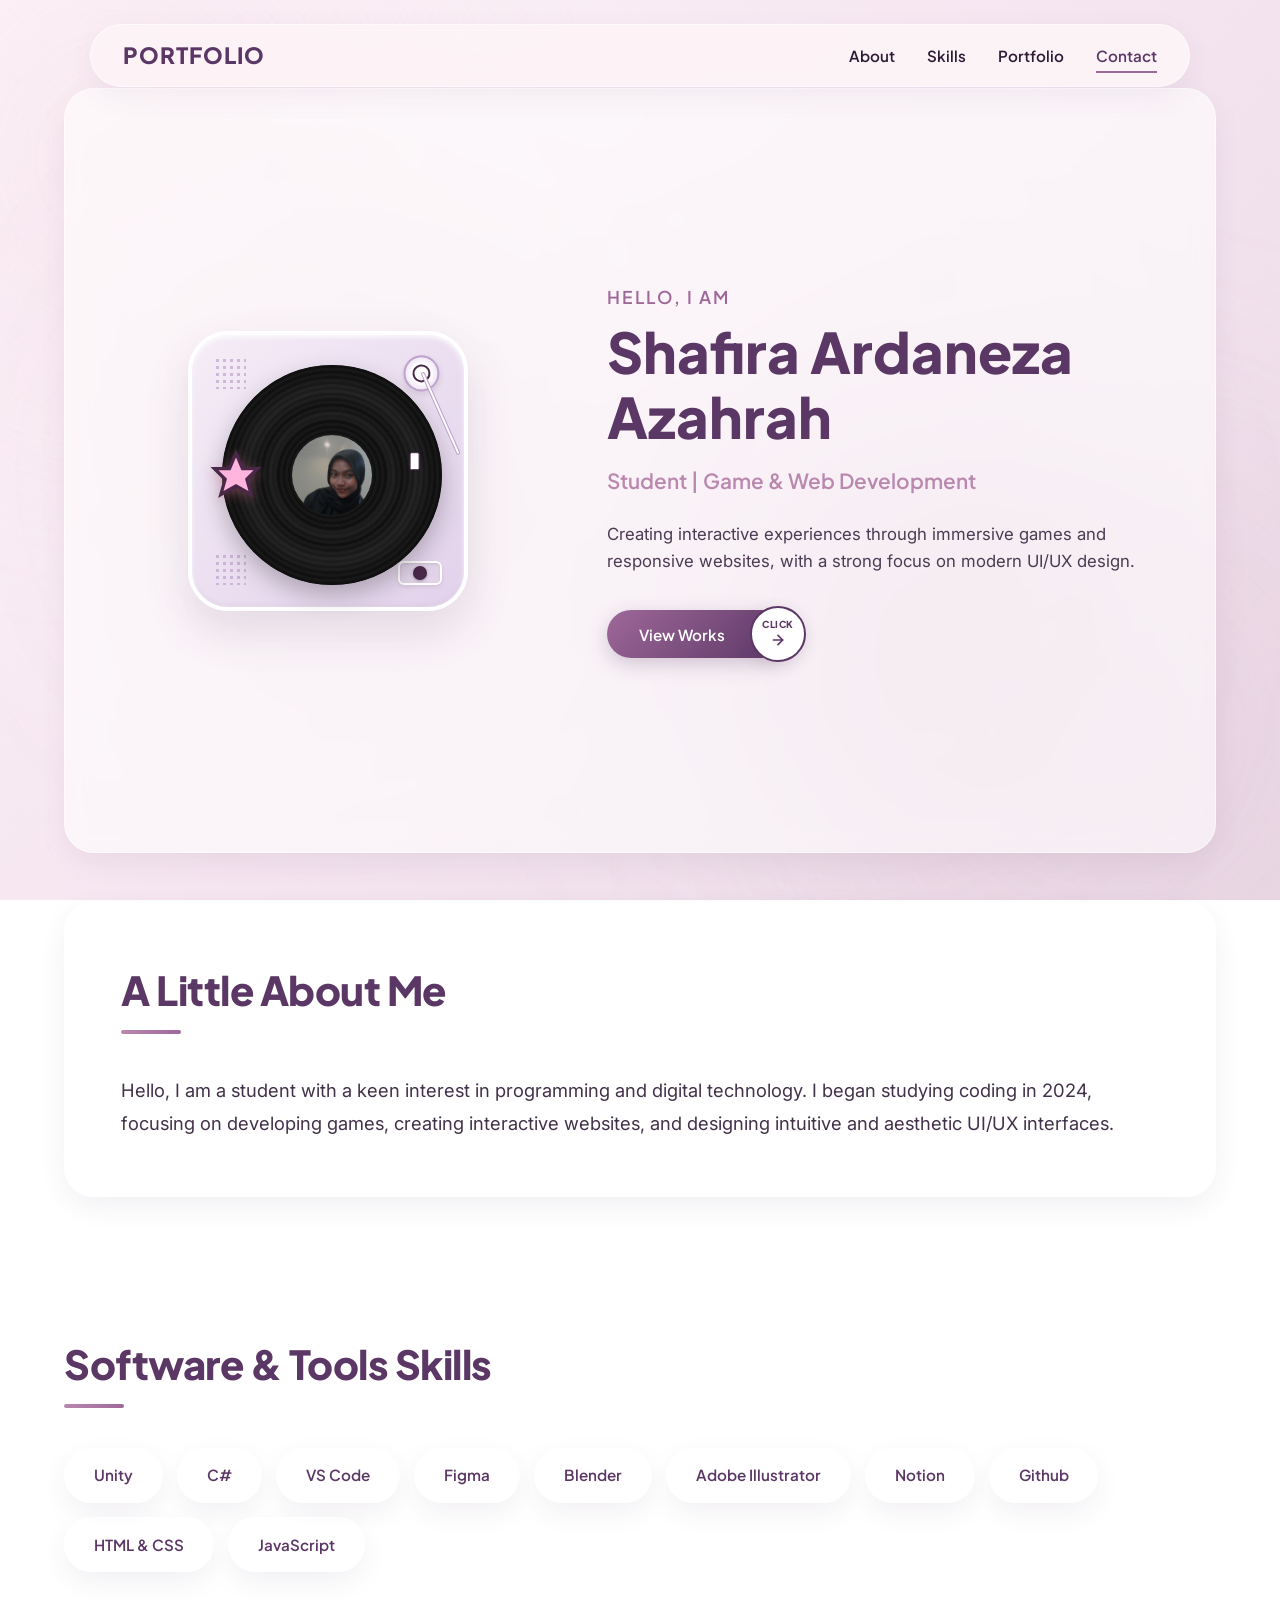
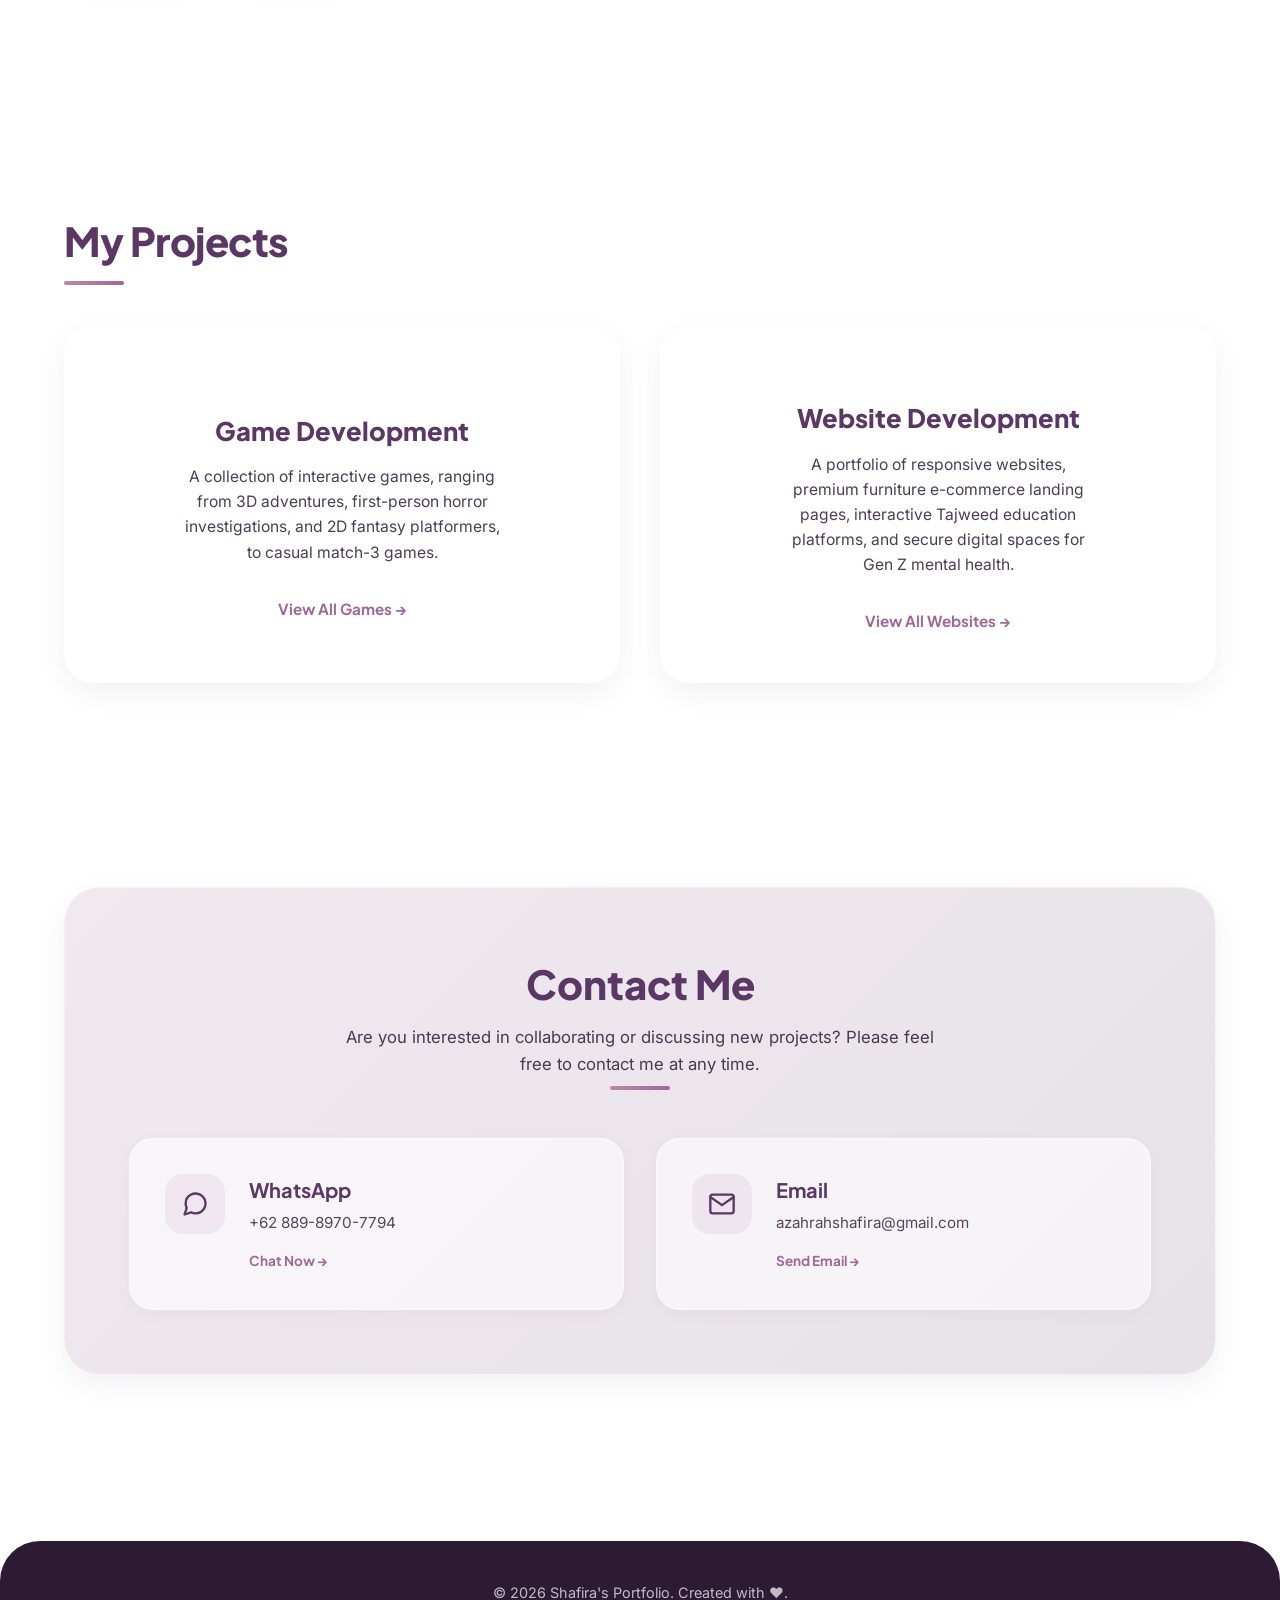
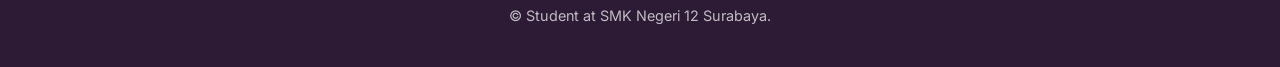
==== index.html @ e881c5fd "Redesign turntable base, add Y2K pink star, ventilation dots, control switch, and metallic tonearm m" ====
<!DOCTYPE html>
<html lang="en">
<head>
  <meta charset="UTF-8" />
  <meta name="viewport" content="width=device-width, initial-scale=1.0"/>
  <title>Portfolio | Shafira Ardaneza Azahrah</title>
  
  <!-- Google Fonts -->
  <link rel="preconnect" href="https://fonts.googleapis.com">
  <link rel="preconnect" href="https://fonts.gstatic.com" crossorigin>
  <link href="https://fonts.googleapis.com/css2?family=Inter:wght@300;400;500;600;700&family=Plus+Jakarta+Sans:wght@400;500;600;700;800&display=swap" rel="stylesheet">
  
  <link rel="stylesheet" href="style.css?v=3" />
</head>
<body>

  <!-- BACKGROUND DECORATIONS -->
  <div class="bg-decorations">
    <div class="bg-grid"></div>
    <div class="blob blob-1"></div>
    <div class="blob blob-2"></div>
    <div class="blob blob-3"></div>
    <div class="blob blob-4"></div>
    <div class="shape shape-1">✦</div>
    <div class="shape shape-2">○</div>
    <div class="shape shape-3">✦</div>
    <div class="shape shape-4">⬡</div>
  </div>

  <!-- NAVBAR -->
  <header class="navbar">
    <div class="nav-container">
      <h1 class="logo" onclick="scrollToSection('about')">PORTFOLIO</h1>
      
      <!-- Hamburger Menu Button -->
      <button class="menu-toggle" id="menuToggle" aria-label="Open Menu">
        <span class="bar"></span>
        <span class="bar"></span>
        <span class="bar"></span>
      </button>

      <nav class="nav-menu" id="navMenu">
        <a href="#about" class="nav-link">About</a>
        <a href="#skills" class="nav-link">Skills</a>
        <a href="#portfolio" class="nav-link">Portfolio</a>
        <a href="#contact" class="nav-link">Contact</a>
      </nav>
    </div>
  </header>

  <!-- MAIN CONTAINER -->
  <main class="main-content">
    
    <!-- HERO -->
    <section class="hero">
      <!-- VINYL TURNTABLE PLAYER (Left) -->
      <div class="vinyl-container">
        <div class="vinyl-player-base">
          <!-- Decorative dots in corners -->
          <div class="turntable-dots-tl"></div>
          <div class="turntable-dots-bl"></div>
          
          <!-- Control Panel Switch -->
          <div class="turntable-ctrl">
            <div class="ctrl-knob"></div>
          </div>
          
          <!-- Vinyl Record -->
          <div class="vinyl-record-wrap">
            <div class="vinyl-record">
              <div class="vinyl-grooves"></div>
              <div class="vinyl-label">
                <img src="Foto.jpg" alt="Shafira's Photo" class="vinyl-photo">
              </div>
              <div class="vinyl-shine"></div>
            </div>
            
            <!-- Pink Star Overlay -->
            <div class="vinyl-star">
              <svg viewBox="0 0 24 24" xml:space="preserve">
                <polygon points="12,2 15,9 22,9 17,14 19,21 12,17 5,21 7,14 2,9 9,9" />
              </svg>
            </div>
          </div>

          <!-- Tonearm / Needle arm -->
          <div class="tonearm-container">
            <div class="tonearm-base">
              <div class="tonearm-base-inner"></div>
            </div>
            <div class="tonearm-arm"></div>
            <div class="tonearm-head"></div>
          </div>
        </div>
      </div>

      <!-- HERO TEXT (Right) -->
      <div class="hero-text">
        <span class="hero-greeting">Hello, I am</span>
        <h2>Shafira Ardaneza Azahrah</h2>
        <p class="hero-subtitle">Student | Game &amp; Web Development</p>
        <p class="hero-desc">Creating interactive experiences through immersive games and responsive websites, with a strong focus on modern UI/UX design.</p>
        <div class="btn-wrapper">
          <button class="btn-primary" onclick="scrollToSection('portfolio')">View Works</button>
          <span class="btn-badge" onclick="scrollToSection('portfolio')">
            <svg xmlns="http://www.w3.org/2000/svg" width="16" height="16" viewBox="0 0 24 24" fill="none" stroke="currentColor" stroke-width="2.5" stroke-linecap="round" stroke-linejoin="round">
              <line x1="5" y1="12" x2="19" y2="12"></line>
              <polyline points="12 5 19 12 12 19"></polyline>
            </svg>
          </span>
        </div>
      </div>
    </section>

    <!-- ABOUT -->
    <section id="about" class="section section-about">
      <div class="section-header">
        <h3>A Little About Me</h3>
        <div class="header-line"></div>
      </div>
      <p class="about-text">
        Hello, I am a student with a keen interest in programming and digital technology. 
        I began studying coding in 2024, focusing on developing games, 
        creating interactive websites, and designing intuitive and aesthetic UI/UX interfaces.
      </p>
    </section>

    <!-- SKILLS -->
    <section id="skills" class="section section-skills">
      <div class="section-header">
        <h3>Software & Tools Skills</h3>
        <div class="header-line"></div>
      </div>
      <div class="skill-box">
        <div class="skill">
          <span class="skill-name">Unity</span>
        </div>
        <div class="skill">
          <span class="skill-name">C#</span>
        </div>
        <div class="skill">
          <span class="skill-name">VS Code</span>
        </div>
        <div class="skill">
          <span class="skill-name">Figma</span>
        </div>
        <div class="skill">
          <span class="skill-name">Blender</span>
        </div>
        <div class="skill">
          <span class="skill-name">Adobe Illustrator</span>
        </div>
        <div class="skill">
          <span class="skill-name">Notion</span>
        </div>
        <div class="skill">
          <span class="skill-name">Github</span>
        </div>
        <div class="skill">
          <span class="skill-name">HTML & CSS</span>
        </div>
        <div class="skill">
          <span class="skill-name">JavaScript</span>
        </div>
      </div>
    </section>

    <!-- PORTFOLIO -->
    <section id="portfolio" class="section section-portfolio">
      <div class="section-header">
        <h3>My Projects</h3>
        <div class="header-line"></div>
      </div>

      <div class="category-showcase">
        
        <!-- Category: Games -->
        <a href="games.html" class="category-card">
          <span class="category-icon"></span>
          <h4>Game Development</h4>
          <p>A collection of interactive games, ranging from 3D adventures, first-person horror investigations, and 2D fantasy platformers, to casual match-3 games.</p>
          <span class="category-btn">View All Games &rarr;</span>
        </a>

        <!-- Category: Websites -->
        <a href="websites.html" class="category-card">
          <span class="category-icon"></span>
          <h4>Website Development</h4>
          <p>A portfolio of responsive websites, premium furniture e-commerce landing pages, interactive Tajweed education platforms, and secure digital spaces for Gen Z mental health.</p>
          <span class="category-btn">View All Websites &rarr;</span>
        </a>

      </div>
    </section>

    <!-- CONTACT -->
    <section id="contact" class="section section-contact">
      <div class="contact-box">
        <div class="contact-header">
          <h3>Contact Me</h3>
          <p>Are you interested in collaborating or discussing new projects? Please feel free to contact me at any time.</p>
          <div class="header-line"></div>
        </div>
        
        <div class="contact-grid">
          <!-- WhatsApp Link -->
          <a href="https://wa.me/6288989707794?text=Hello%20Shafira,%20I%20am%20interested%20in%20collaborating%20after%20viewing%20your%20portfolio." target="_blank" rel="noopener" class="contact-item card-wa">
            <div class="contact-icon">
              <!-- SVG WhatsApp Icon -->
              <svg xmlns="http://www.w3.org/2000/svg" width="28" height="28" viewBox="0 0 24 24" fill="none" stroke="currentColor" stroke-width="2" stroke-linecap="round" stroke-linejoin="round" class="feather feather-message-circle"><path d="M21 11.5a8.38 8.38 0 0 1-.9 3.8 8.5 8.5 0 0 1-7.6 4.7 8.38 8.38 0 0 1-3.8-.9L3 21l1.9-5.7a8.38 8.38 0 0 1-.9-3.8 8.5 8.5 0 0 1 4.7-7.6 8.38 8.38 0 0 1 3.8-.9h.5a8.48 8.48 0 0 1 8 8v.5z"></path></svg>
            </div>
            <div class="contact-info-text">
              <h4>WhatsApp</h4>
              <p>+62 889-8970-7794</p>
              <span class="contact-btn">Chat Now &rarr;</span>
            </div>
          </a>

          <!-- Email Link -->
          <a href="mailto:azahrahshafira@gmail.com?subject=Inquiry%20Regarding%20Portfolio&body=Hello%20Shafira," class="contact-item card-mail">
            <div class="contact-icon">
              <!-- SVG Envelope Icon -->
              <svg xmlns="http://www.w3.org/2000/svg" width="28" height="28" viewBox="0 0 24 24" fill="none" stroke="currentColor" stroke-width="2" stroke-linecap="round" stroke-linejoin="round" class="feather feather-mail"><path d="M4 4h16c1.1 0 2 .9 2 2v12c0 1.1-.9 2-2 2H4c-1.1 0-2-.9-2-2V6c0-1.1.9-2 2-2z"></path><polyline points="22,6 12,13 2,6"></polyline></svg>
            </div>
            <div class="contact-info-text">
              <h4>Email</h4>
              <p>azahrahshafira@gmail.com</p>
              <span class="contact-btn">Send Email &rarr;</span>
            </div>
          </a>
        </div>
      </div>
    </section>

  </main>

  <!-- FOOTER -->
  <footer>
    <div class="footer-content">
      <p>&copy; 2026 Shafira's Portfolio. Created with &hearts;.</p>
      <p>&copy; Student at SMK Negeri 12 Surabaya.</p>
    </div>
  </footer>

  <script src="script.js"></script>
</body>
</html>
---- style.css ----
/* ================== BRAND COLOR SYSTEM ================== */
:root {
  --pink-cream: #FDF4F8; /* Soft base background */
  --pink-light: #F7D6E6; /* Pastel pink highlights */
  --pink-soft:  #E8BFD5; /* Accent pink */
  --mauve:      #BA88AE; /* Medium rose/mauve */
  --purple-mid: #9E6899; /* Mid purple */
  --purple-dark:#5B3765; /* Brand primary */
  --purple-deep:#2D1B36; /* High contrast body text / background accents */
  --white:      #ffffff;
  
  /* Glassmorphism Styles */
  --glass-bg: rgba(255, 255, 255, 0.6);
  --glass-border: rgba(255, 255, 255, 0.5);
  --glass-shadow: 0 10px 30px -5px rgba(91, 55, 101, 0.1);
  --card-hover-shadow: 0 20px 40px -10px rgba(91, 55, 101, 0.2);
  
  /* Fonts */
  --font-title: 'Plus Jakarta Sans', sans-serif;
  --font-body: 'Inter', sans-serif;
}

/* ================== GLOBAL STYLES ================== */
* {
  margin: 0;
  padding: 0;
  box-sizing: border-box;
}

html {
  scroll-behavior: smooth;
  font-size: 16px;
}

body {
  background: linear-gradient(
    135deg,
    #FDF4F8 0%,
    #F5E5F0 50%,
    #EADBE6 100%
  );
  background-attachment: fixed;
  color: var(--purple-deep);
  font-family: var(--font-body);
  line-height: 1.6;
  overflow-x: hidden;
  -webkit-font-smoothing: antialiased;
}

/* Custom Scrollbar */
::-webkit-scrollbar {
  width: 10px;
}
::-webkit-scrollbar-track {
  background: var(--pink-cream);
}
::-webkit-scrollbar-thumb {
  background: var(--mauve);
  border-radius: 5px;
}
::-webkit-scrollbar-thumb:hover {
  background: var(--purple-mid);
}

/* Selection highlight */
::selection {
  background-color: var(--pink-soft);
  color: var(--purple-deep);
}

/* Base Layout Container */
.main-content {
  max-width: 1200px;
  margin: 0 auto;
  padding: 0 1.5rem;
}

/* Section Common Styling */
.section {
  padding: clamp(4rem, 8vw, 8rem) 0;
}

.section-header {
  margin-bottom: 2.5rem;
}

.section-header h3 {
  font-family: var(--font-title);
  font-size: clamp(1.8rem, 4vw, 2.5rem);
  font-weight: 800;
  color: var(--purple-dark);
  letter-spacing: -0.5px;
}

.header-line {
  width: 60px;
  height: 4px;
  background: linear-gradient(90deg, var(--mauve), var(--purple-mid));
  border-radius: 2px;
  margin-top: 0.5rem;
}

/* Buttons */
.btn-primary {
  background: linear-gradient(
    135deg,
    var(--purple-mid),
    var(--purple-dark)
  );
  color: var(--white);
  border: none;
  padding: 0.9rem 2rem;
  border-radius: 50px;
  font-family: var(--font-title);
  font-weight: 600;
  font-size: 0.95rem;
  cursor: pointer;
  box-shadow: 0 6px 20px rgba(91, 55, 101, 0.25);
  transition: all 0.35s cubic-bezier(0.165, 0.84, 0.44, 1);
  display: inline-block;
  text-decoration: none;
}

.btn-primary:hover {
  transform: translateY(-3px);
  box-shadow: 0 12px 25px rgba(91, 55, 101, 0.35);
  background: linear-gradient(
    135deg,
    var(--mauve),
    var(--purple-mid)
  );
}

.btn-primary:active {
  transform: translateY(-1px);
}

/* ================== NAVBAR ================== */
.navbar {
  position: fixed;
  top: 1.5rem;
  left: 50%;
  transform: translateX(-50%);
  width: 90%;
  max-width: 1100px;
  z-index: 1000;
  background: rgba(253, 244, 248, 0.9);
  backdrop-filter: blur(15px);
  -webkit-backdrop-filter: blur(15px);
  border: 1px solid var(--glass-border);
  border-radius: 999px;
  box-shadow: 0 10px 30px rgba(91, 55, 101, 0.06);
  transition: all 0.3s cubic-bezier(0.165, 0.84, 0.44, 1);
}

.nav-container {
  width: 100%;
  padding: 0.8rem 2rem;
  display: flex;
  justify-content: space-between;
  align-items: center;
}

.logo {
  font-family: var(--font-title);
  font-weight: 800;
  font-size: 1.4rem;
  color: var(--purple-dark);
  letter-spacing: 1px;
  cursor: pointer;
  transition: opacity 0.3s;
}

.logo:hover {
  opacity: 0.85;
}

/* Desktop Menu */
.nav-menu {
  display: flex;
  gap: 2rem;
}

.nav-link {
  color: var(--purple-deep);
  text-decoration: none;
  font-family: var(--font-title);
  font-weight: 600;
  font-size: 0.95rem;
  position: relative;
  padding: 0.3rem 0;
  transition: color 0.3s;
}

.nav-link:hover,
.nav-link.active {
  color: var(--purple-dark);
}

.nav-link::after {
  content: '';
  position: absolute;
  bottom: 0;
  left: 0;
  width: 100%;
  height: 2px;
  background-color: var(--purple-mid);
  transform: scaleX(0);
  transform-origin: right;
  transition: transform 0.3s ease-out;
}

.nav-link:hover::after,
.nav-link.active::after {
  transform: scaleX(1);
  transform-origin: left;
}

/* Hamburger Icon */
.menu-toggle {
  display: none;
  flex-direction: column;
  justify-content: space-between;
  width: 26px;
  height: 18px;
  background: transparent;
  border: none;
  cursor: pointer;
  z-index: 1001;
}

.menu-toggle .bar {
  width: 100%;
  height: 3px;
  background-color: var(--purple-dark);
  border-radius: 4px;
  transition: all 0.3s cubic-bezier(0.645, 0.045, 0.355, 1);
}

/* ================== HERO ================== */
.hero {
  min-height: 85vh;
  display: grid;
  grid-template-columns: 1fr 1.3fr;
  align-items: center;
  gap: 4rem;
  padding: 4rem 3rem 4rem 3rem;
  background: var(--glass-bg);
  border: 1px solid var(--glass-border);
  border-radius: 30px;
  box-shadow: var(--glass-shadow);
  backdrop-filter: blur(10px);
  -webkit-backdrop-filter: blur(10px);
  margin-top: 5.5rem;
  margin-bottom: 3rem;
  overflow: visible; /* allow lanyard strap to bleed above the box */
}


.hero-greeting {
  font-family: var(--font-title);
  font-weight: 600;
  color: var(--purple-mid);
  font-size: 1.1rem;
  text-transform: uppercase;
  letter-spacing: 2px;
  display: block;
  margin-bottom: 0.5rem;
}

.hero-text h2 {
  font-family: var(--font-title);
  font-weight: 800;
  font-size: clamp(2.2rem, 4.5vw, 3.5rem);
  color: var(--purple-dark);
  line-height: 1.15;
  margin-bottom: 1rem;
}

.hero-subtitle {
  font-family: var(--font-title);
  font-size: clamp(1.1rem, 2vw, 1.3rem);
  font-weight: 600;
  color: var(--mauve);
  margin-bottom: 1.5rem;
}

.hero-desc {
  font-size: clamp(0.95rem, 1.5vw, 1.05rem);
  color: var(--purple-deep);
  opacity: 0.85;
  margin-bottom: 2.2rem;
  max-width: 550px;
}

/* INTERACTIVE VINYL RECORD PLAYER */
.vinyl-container {
  display: flex;
  justify-content: center;
  align-items: center;
  z-index: 2;
}

.vinyl-player-base {
  position: relative;
  width: 280px;
  height: 280px;
  background: linear-gradient(135deg, #f5edf7 0%, #e2d1eb 100%);
  border: 4px solid #ffffff;
  border-radius: 40px;
  box-shadow: 
    0 20px 45px rgba(91, 55, 101, 0.14), 
    inset 0 2px 5px rgba(255, 255, 255, 0.9), 
    inset 0 -2px 5px rgba(0, 0, 0, 0.05);
  animation: floatProfile 6s infinite ease-in-out;
}

/* Decorative dots grid in corners */
.turntable-dots-tl, .turntable-dots-bl {
  position: absolute;
  width: 32px;
  height: 32px;
  background-image: radial-gradient(circle, #bfa3cc 1.5px, transparent 1.5px);
  background-size: 7px 7px;
  opacity: 0.7;
}
.turntable-dots-tl { top: 22px; left: 22px; }
.turntable-dots-bl { bottom: 22px; left: 22px; }

/* Control panel switch knob */
.turntable-ctrl {
  position: absolute;
  bottom: 22px;
  right: 22px;
  width: 44px;
  height: 24px;
  background: #e2d3e8;
  border: 2px solid #ffffff;
  border-radius: 6px;
  box-shadow: inset 0 1px 3px rgba(0,0,0,0.1), 0 2px 4px rgba(0,0,0,0.08);
  display: flex;
  align-items: center;
  justify-content: center;
}
.ctrl-knob {
  width: 14px;
  height: 14px;
  background: #4a284a;
  border-radius: 50%;
  box-shadow: 0 1px 3px rgba(0,0,0,0.3);
}

/* Vinyl Record Wrapper & Placed in Center */
.vinyl-record-wrap {
  position: absolute;
  top: 30px;
  left: 30px;
  width: 220px;
  height: 220px;
  z-index: 2;
  transition: transform 0.4s ease;
}

.vinyl-player-base:hover .vinyl-record-wrap {
  transform: scale(1.02);
}

/* Rotating Disc */
.vinyl-record {
  position: relative;
  width: 100%;
  height: 100%;
  border-radius: 50%;
  background: #111111;
  box-shadow: 0 10px 25px rgba(0, 0, 0, 0.25);
  display: flex;
  align-items: center;
  justify-content: center;
  animation: spinVinyl 4s infinite linear;
  overflow: hidden;
}

/* Pause the spin on hover to make the photo perfectly clear */
.vinyl-player-base:hover .vinyl-record {
  animation-play-state: paused;
}

.vinyl-grooves {
  position: absolute;
  top: 0;
  left: 0;
  width: 100%;
  height: 100%;
  border-radius: 50%;
  background: repeating-radial-gradient(
    circle,
    #181818 0px,
    #181818 2.5px,
    #101010 3px,
    #101010 5.5px
  );
  opacity: 0.9;
  z-index: 1;
}

/* Album Label (Photo inside Vinyl) */
.vinyl-label {
  position: relative;
  width: 84px;
  height: 84px;
  border-radius: 50%;
  border: 2.5px solid #181818;
  overflow: hidden;
  z-index: 2;
  display: flex;
  align-items: center;
  justify-content: center;
  background: #181818;
  transition: transform 0.4s cubic-bezier(0.165, 0.84, 0.44, 1), border-color 0.4s ease;
}

.vinyl-player-base:hover .vinyl-label {
  transform: scale(1.18);
  border-color: var(--purple-mid);
}

.vinyl-photo {
  width: 100%;
  height: 100%;
  object-fit: cover;
  transition: filter 0.4s ease;
  filter: brightness(0.85) contrast(0.95);
}

.vinyl-player-base:hover .vinyl-photo {
  filter: brightness(1.1) contrast(1.05);
}

/* Pink Star Overlay */
.vinyl-star {
  position: absolute;
  left: -12px;
  top: 50%;
  transform: translateY(-50%);
  width: 52px;
  height: 52px;
  z-index: 10;
  filter: drop-shadow(0 3px 6px rgba(219, 112, 147, 0.4));
  animation: pulseStar 3s infinite ease-in-out;
  pointer-events: none;
}
.vinyl-star svg {
  width: 100%;
  height: 100%;
  fill: #ffb5dd;
  stroke: #4a284a;
  stroke-width: 1.5;
}

@keyframes pulseStar {
  0%, 100% { transform: translateY(-50%) scale(1); }
  50% { transform: translateY(-50%) scale(1.08); }
}

/* Light reflections for realistic 3D shine */
.vinyl-shine {
  position: absolute;
  top: 0;
  left: 0;
  width: 100%;
  height: 100%;
  border-radius: 50%;
  background: radial-gradient(
    circle at 50% 50%,
    transparent 35%,
    rgba(255, 255, 255, 0.05) 38%,
    transparent 45%,
    rgba(255, 255, 255, 0.06) 55%,
    transparent 65%
  );
  pointer-events: none;
  z-index: 4;
}

/* Tonearm (Turntable Needle Arm) */
.tonearm-container {
  position: absolute;
  top: 15px;
  right: 15px;
  width: 60px;
  height: 130px;
  z-index: 5;
  pointer-events: none;
  transition: transform 0.5s cubic-bezier(0.165, 0.84, 0.44, 1);
  transform-origin: 35px 20px;
  transform: rotate(-8deg); /* points slightly away initially */
}

/* When base is hovered, tonearm moves on to play the record */
.vinyl-player-base:hover .tonearm-container {
  transform: rotate(20deg);
}

.tonearm-base {
  position: absolute;
  top: 5px;
  right: 10px;
  width: 36px;
  height: 36px;
  background: radial-gradient(circle, #ffffff 40%, #e2d1eb 100%);
  border: 2px solid #bfa3cc;
  border-radius: 50%;
  box-shadow: 0 3px 6px rgba(0, 0, 0, 0.1);
}

.tonearm-base-inner {
  position: absolute;
  top: 50%;
  left: 50%;
  transform: translate(-50%, -50%);
  width: 18px;
  height: 18px;
  background: #ffffff;
  border: 2px solid #4a284a;
  border-radius: 50%;
}

.tonearm-arm {
  position: absolute;
  top: 22px;
  right: 25px;
  width: 4px;
  height: 90px;
  background: #ffffff;
  border: 1px solid #bfa3cc;
  border-radius: 2px;
  transform: rotate(-16deg);
  transform-origin: top center;
}

.tonearm-head {
  position: absolute;
  top: 100px;
  right: 42px;
  width: 10px;
  height: 18px;
  background: #ffffff;
  border: 1.5px solid #4a284a;
  border-radius: 2px;
  transform: rotate(8deg);
}

/* Keyframe Animations */
@keyframes spinVinyl {
  from { transform: rotate(0deg); }
  to { transform: rotate(360deg); }
}

@keyframes rotateDecor {
  from { transform: rotate(0deg); }
  to { transform: rotate(360deg); }
}



/* CTA BUTTON WITH BADGE */
.btn-wrapper {
  position: relative;
  display: inline-flex;
  align-items: center;
  vertical-align: middle;
}

.btn-wrapper .btn-primary {
  padding-right: 3.8rem;
}

.btn-badge {
  position: absolute;
  right: -20px;
  width: 56px;
  height: 56px;
  border-radius: 50%;
  background: var(--white);
  border: 2px solid var(--purple-dark);
  color: var(--purple-dark);
  display: flex;
  flex-direction: column;
  align-items: center;
  justify-content: center;
  box-shadow: 0 4px 15px rgba(91, 55, 101, 0.15);
  transition: all 0.4s cubic-bezier(0.175, 0.885, 0.32, 1.275);
  cursor: pointer;
  z-index: 2;
}

.btn-badge::before {
  content: 'CLICK';
  font-family: var(--font-title);
  font-size: 0.6rem;
  font-weight: 800;
  letter-spacing: 0.5px;
  line-height: 1;
  margin-bottom: 2px;
}

.btn-badge svg {
  transition: transform 0.3s ease;
}

.btn-wrapper:hover .btn-badge {
  transform: translateX(4px) scale(1.08) rotate(15deg);
  box-shadow: 0 8px 20px rgba(91, 55, 101, 0.3);
}

.btn-wrapper:hover .btn-badge svg {
  transform: translateX(2px);
}

/* Animations */
@keyframes floatProfile {
  0% { transform: translateY(0px) rotate(0deg); }
  50% { transform: translateY(-10px) rotate(1deg); }
  100% { transform: translateY(0px) rotate(0deg); }
}

@keyframes pulseGlow {
  0% { transform: scale(0.95); opacity: 0.7; }
  100% { transform: scale(1.1); opacity: 1; }
}

/* ================== ABOUT ================== */
.section-about {
  background: var(--glass-bg);
  border: 1px solid var(--glass-border);
  border-radius: 30px;
  padding: 3.5rem clamp(1.5rem, 5vw, 3.5rem);
  box-shadow: var(--glass-shadow);
  backdrop-filter: blur(10px);
  -webkit-backdrop-filter: blur(10px);
}

.about-text {
  font-size: clamp(1rem, 1.8vw, 1.15rem);
  line-height: 1.8;
  color: var(--purple-deep);
  opacity: 0.9;
}

/* ================== SKILLS ================== */
.section-skills {
  margin: 2rem 0;
}

.skill-box {
  display: flex;
  gap: 0.9rem;
  flex-wrap: wrap;
}

.skill {
  background: var(--glass-bg);
  border: 1px solid var(--glass-border);
  color: var(--purple-dark);
  padding: 0.9rem 1.8rem;
  border-radius: 50px;
  font-family: var(--font-title);
  font-weight: 600;
  font-size: 0.95rem;
  display: flex;
  align-items: center;
  gap: 0.5rem;
  box-shadow: var(--glass-shadow);
  transition: all 0.3s cubic-bezier(0.165, 0.84, 0.44, 1);
  cursor: default;
}

.skill:hover {
  transform: translateY(-4px);
  background: var(--white);
  border-color: var(--pink-soft);
  box-shadow: 0 10px 25px rgba(91, 55, 101, 0.15);
  color: var(--purple-deep);
}

.skill-icon {
  font-size: 1.1rem;
}

/* ================== PORTFOLIO ================== */
.project-showcase {
  display: flex;
  flex-direction: column;
  gap: 2.5rem;
}

.project-card {
  display: grid;
  grid-template-columns: 1.2fr 1fr;
  background: var(--glass-bg);
  border: 1px solid var(--glass-border);
  border-radius: 28px;
  overflow: hidden;
  box-shadow: var(--glass-shadow);
  backdrop-filter: blur(10px);
  -webkit-backdrop-filter: blur(10px);
  transition: all 0.4s cubic-bezier(0.165, 0.84, 0.44, 1);
}

.project-card:hover {
  transform: translateY(-8px);
  box-shadow: var(--card-hover-shadow);
  border-color: rgba(255, 255, 255, 0.7);
}

.project-image {
  height: 380px;
  overflow: hidden;
  position: relative;
}

.project-image img {
  width: 100%;
  height: 100%;
  object-fit: cover;
  display: block;
  transition: transform 0.7s cubic-bezier(0.165, 0.84, 0.44, 1);
}

.project-card:hover .project-image img {
  transform: scale(1.05);
}

.project-info {
  padding: clamp(2rem, 4vw, 3rem);
  display: flex;
  flex-direction: column;
  justify-content: center;
}

.project-tag {
  width: max-content;
  padding: 0.45rem 1rem;
  background: rgba(158, 104, 153, 0.12);
  color: var(--purple-dark);
  border-radius: 50px;
  font-family: var(--font-title);
  font-size: 0.8rem;
  font-weight: 700;
  text-transform: uppercase;
  letter-spacing: 1px;
  margin-bottom: 1.2rem;
}

.project-info h4 {
  font-family: var(--font-title);
  font-size: clamp(1.5rem, 3vw, 2rem);
  color: var(--purple-dark);
  font-weight: 800;
  margin-bottom: 1rem;
  line-height: 1.2;
}

.project-info p {
  color: var(--purple-deep);
  opacity: 0.85;
  line-height: 1.7;
  font-size: 0.98rem;
  margin-bottom: 1.8rem;
}

.project-info p strong {
  color: var(--purple-dark);
}

.project-skills {
  display: flex;
  flex-wrap: wrap;
  gap: 0.5rem;
}

.project-skills span {
  background: rgba(255, 255, 255, 0.8);
  border: 1px solid rgba(158, 104, 153, 0.2);
  color: var(--purple-dark);
  padding: 0.4rem 1rem;
  border-radius: 50px;
  font-size: 0.8rem;
  font-weight: 600;
}

/* ================== CONTACT ================== */
.section-contact {
  margin-bottom: 4rem;
}

.contact-box {
  background: linear-gradient(
    135deg,
    rgba(158, 104, 153, 0.15) 0%,
    rgba(91, 55, 101, 0.15) 100%
  );
  border: 1px solid var(--glass-border);
  backdrop-filter: blur(10px);
  -webkit-backdrop-filter: blur(10px);
  border-radius: 35px;
  padding: clamp(2rem, 5vw, 4rem);
  box-shadow: var(--glass-shadow);
}

.contact-header {
  text-align: center;
  margin-bottom: 3rem;
  display: flex;
  flex-direction: column;
  align-items: center;
}

.contact-header h3 {
  font-family: var(--font-title);
  font-size: clamp(1.8rem, 4vw, 2.5rem);
  color: var(--purple-dark);
  font-weight: 800;
  margin-bottom: 0.5rem;
}

.contact-header p {
  font-size: 1.05rem;
  opacity: 0.85;
  max-width: 600px;
}

.contact-grid {
  display: grid;
  grid-template-columns: 1fr 1fr;
  gap: 2rem;
}

/* Contact Option Cards */
.contact-item {
  background: var(--glass-bg);
  border: 1px solid var(--glass-border);
  border-radius: 24px;
  padding: 2.2rem;
  display: flex;
  gap: 1.5rem;
  align-items: flex-start;
  text-decoration: none;
  color: inherit;
  transition: all 0.4s cubic-bezier(0.165, 0.84, 0.44, 1);
  box-shadow: 0 4px 15px rgba(91, 55, 101, 0.04);
}

.contact-icon {
  background: rgba(158, 104, 153, 0.1);
  color: var(--purple-dark);
  padding: 1rem;
  border-radius: 18px;
  display: flex;
  justify-content: center;
  align-items: center;
  transition: all 0.3s ease;
}

.contact-info-text {
  min-width: 0;
  flex: 1;
}

.contact-info-text h4 {
  font-family: var(--font-title);
  font-size: 1.25rem;
  font-weight: 700;
  color: var(--purple-dark);
  margin-bottom: 0.3rem;
}

.contact-info-text p {
  font-size: 0.95rem;
  opacity: 0.8;
  margin-bottom: 0.8rem;
  overflow-wrap: break-word;
  word-break: break-all;
}

.contact-btn {
  font-family: var(--font-title);
  font-size: 0.85rem;
  font-weight: 700;
  color: var(--purple-mid);
  transition: transform 0.3s ease, color 0.3s ease;
  display: inline-block;
}

/* WhatsApp Specific Styling */
.contact-item.card-wa:hover {
  border-color: rgba(37, 211, 102, 0.5);
  background: rgba(255, 255, 255, 0.9);
  transform: translateY(-5px);
  box-shadow: 0 15px 30px rgba(37, 211, 102, 0.15);
}

.contact-item.card-wa:hover .contact-icon {
  background: rgba(37, 211, 102, 0.12);
  color: #20BA5A;
}

.contact-item.card-wa:hover .contact-btn {
  color: #20BA5A;
  transform: translateX(5px);
}

/* Mail Specific Styling */
.contact-item.card-mail:hover {
  border-color: rgba(158, 104, 153, 0.5);
  background: rgba(255, 255, 255, 0.9);
  transform: translateY(-5px);
  box-shadow: 0 15px 30px rgba(158, 104, 153, 0.15);
}

.contact-item.card-mail:hover .contact-icon {
  background: rgba(158, 104, 153, 0.2);
  color: var(--purple-dark);
}

.contact-item.card-mail:hover .contact-btn {
  color: var(--purple-dark);
  transform: translateX(5px);
}

/* ================== FOOTER ================== */
footer {
  background: var(--purple-deep);
  color: var(--white);
  padding: 2.5rem 0;
  text-align: center;
  border-top-left-radius: 40px;
  border-top-right-radius: 40px;
}

.footer-content p {
  font-size: 0.9rem;
  opacity: 0.7;
}

/* ================== RESPONSIVE MEDIA QUERIES ================== */
@media (max-width: 992px) {
  .navbar {
    width: 95%;
  }

  .hero {
    grid-template-columns: 1fr;
    text-align: center;
    gap: 3rem;
    padding: 8rem 2rem 4rem 2rem;
  }

  .hero-text {
    display: flex;
    flex-direction: column;
    align-items: center;
  }

  .hero-desc {
    margin-left: auto;
    margin-right: auto;
  }

  .vinyl-player-base {
    width: 250px;
    height: 250px;
    border-radius: 36px;
  }
  .vinyl-record-wrap {
    width: 195px;
    height: 195px;
    top: 27px;
    left: 27px;
  }
  .vinyl-label {
    width: 74px;
    height: 74px;
  }
  .vinyl-star {
    width: 46px;
    height: 46px;
    left: -10px;
  }
  .tonearm-container {
    width: 50px;
    height: 110px;
    right: 8px;
    top: 8px;
  }

  .project-card {
    grid-template-columns: 1fr;
  }

  .project-image {
    height: 300px;
  }
}

@media (max-width: 768px) {
  .navbar {
    top: 1rem;
    border-radius: 25px;
  }

  .nav-container {
    padding: 0.7rem 1.5rem;
  }

  .section {
    padding: clamp(2.5rem, 5vw, 4rem) 0;
  }

  .section-about {
    padding: 2.2rem 1.25rem;
  }

  /* Hamburger Menu Toggle Display */
  .menu-toggle {
    display: flex;
  }

  /* Responsive Mobile Menu Layout */
  .nav-menu {
    position: fixed;
    top: 0;
    right: -100%;
    width: 280px;
    height: 100vh;
    background: rgba(253, 244, 248, 0.98);
    backdrop-filter: blur(20px);
    -webkit-backdrop-filter: blur(20px);
    border-left: 1px solid var(--glass-border);
    flex-direction: column;
    justify-content: center;
    align-items: center;
    gap: 2.5rem;
    z-index: 999;
    box-shadow: -10px 0 30px rgba(91, 55, 101, 0.08);
    transition: right 0.4s cubic-bezier(0.165, 0.84, 0.44, 1);
  }

  .nav-menu.active {
    right: 0;
  }

  .nav-link {
    font-size: 1.2rem;
  }

  /* Hamburger Bars active animations to form X */
  .menu-toggle.active .bar:nth-child(1) {
    transform: translateY(7.5px) rotate(45deg);
  }
  
  .menu-toggle.active .bar:nth-child(2) {
    opacity: 0;
  }
  
  .menu-toggle.active .bar:nth-child(3) {
    transform: translateY(-7.5px) rotate(-45deg);
  }

  .contact-box {
    padding: 1.8rem 1.2rem;
  }

  .contact-grid {
    grid-template-columns: 1fr;
    gap: 1rem;
  }
  
  .contact-item {
    padding: 1.2rem;
    gap: 1rem;
    box-sizing: border-box;
  }
}

@media (max-width: 480px) {
  .navbar {
    width: 92%;
    top: 0.8rem;
  }

  .hero {
    padding: 2rem 1rem 3rem 1rem;
    border-radius: 20px;
  }

  .vinyl-player-base {
    width: 210px;
    height: 210px;
    border-radius: 30px;
  }
  .vinyl-record-wrap {
    width: 160px;
    height: 160px;
    top: 25px;
    left: 25px;
  }
  .vinyl-label {
    width: 60px;
    height: 60px;
  }
  .vinyl-star {
    width: 38px;
    height: 38px;
    left: -8px;
  }
  .tonearm-container {
    display: none;
  }

  .section-about {
    padding: 1.8rem 1rem;
    border-radius: 20px;
  }

  .skill {
    padding: 0.7rem 1.2rem;
    font-size: 0.85rem;
  }
  
  .project-image {
    height: 200px;
  }
  
  .project-info {
    padding: 1.5rem;
  }

  .contact-box {
    padding: 1.2rem 0.8rem;
    border-radius: 20px;
  }

  .contact-item {
    padding: 1rem;
    gap: 0.8rem;
  }
}

/* ================== CATEGORY SELECTOR ================== */
.category-showcase {
  display: grid;
  grid-template-columns: 1fr 1fr;
  gap: 2.5rem;
  margin-top: 1rem;
}

.category-card {
  background: var(--glass-bg);
  border: 1px solid var(--glass-border);
  border-radius: 30px;
  padding: 3rem 2rem;
  text-align: center;
  text-decoration: none;
  color: inherit;
  box-shadow: var(--glass-shadow);
  backdrop-filter: blur(10px);
  -webkit-backdrop-filter: blur(10px);
  transition: all 0.4s cubic-bezier(0.165, 0.84, 0.44, 1);
  display: flex;
  flex-direction: column;
  align-items: center;
  justify-content: center;
}

.category-card:hover {
  transform: translateY(-10px);
  box-shadow: var(--card-hover-shadow);
  border-color: var(--pink-soft);
  background: var(--white);
}

.category-icon {
  font-size: 3.5rem;
  margin-bottom: 1.5rem;
  transition: transform 0.4s ease;
}

.category-card:hover .category-icon {
  transform: scale(1.15) rotate(5deg);
}

.category-card h4 {
  font-family: var(--font-title);
  font-size: 1.6rem;
  font-weight: 800;
  color: var(--purple-dark);
  margin-bottom: 0.8rem;
}

.category-card p {
  font-size: 0.98rem;
  opacity: 0.85;
  color: var(--purple-deep);
  margin-bottom: 2rem;
  max-width: 320px;
  line-height: 1.6;
}

.category-btn {
  font-family: var(--font-title);
  font-size: 0.95rem;
  font-weight: 700;
  color: var(--purple-mid);
  display: flex;
  align-items: center;
  gap: 0.5rem;
  transition: transform 0.3s ease;
}

.category-card:hover .category-btn {
  transform: translateX(5px);
  color: var(--purple-dark);
}

/* ================== PROJECT GRID FOR SUB-PAGES ================== */
.project-grid-page {
  display: grid;
  grid-template-columns: repeat(2, 1fr);
  gap: 2.5rem;
  margin-top: 1rem;
}

.project-grid-page .project-card {
  grid-template-columns: 1fr;
}

.project-grid-page .project-image {
  height: 250px;
}

/* Sub-page Specific Header Styling */
.portfolio-header {
  padding-top: 7rem;
  text-align: center;
  margin-bottom: 3rem;
}

.portfolio-header h2 {
  font-family: var(--font-title);
  font-size: clamp(2.2rem, 5vw, 3.2rem);
  font-weight: 800;
  color: var(--purple-dark);
  margin-bottom: 0.5rem;
}

.portfolio-header p {
  font-size: 1.1rem;
  opacity: 0.8;
  max-width: 600px;
  margin: 0 auto;
}

.btn-back {
  background: var(--glass-bg);
  border: 1px solid var(--glass-border);
  color: var(--purple-dark);
  padding: 0.8rem 1.8rem;
  border-radius: 50px;
  font-family: var(--font-title);
  font-weight: 600;
  font-size: 0.9rem;
  cursor: pointer;
  box-shadow: var(--glass-shadow);
  transition: all 0.3s ease;
  display: inline-flex;
  align-items: center;
  gap: 0.5rem;
  text-decoration: none;
  margin-top: 1.5rem;
}

.btn-back:hover {
  transform: translateY(-2px);
  background: var(--white);
  border-color: var(--pink-soft);
  box-shadow: 0 8px 20px rgba(91, 55, 101, 0.12);
}

@media (max-width: 992px) {
  .project-grid-page {
    grid-template-columns: 1fr;
  }
}

@media (max-width: 768px) {
  .category-showcase {
    grid-template-columns: 1fr;
    gap: 1.5rem;
  }
  
  .category-card {
    padding: 2.5rem 1.5rem;
  }
}

/* ================== BACKGROUND DECORATIONS ================== */
.bg-decorations {
  position: fixed;
  top: 0;
  left: 0;
  width: 100%;
  height: 100%;
  z-index: -10;
  overflow: hidden;
  pointer-events: none;
}

/* Faint Dot Grid Pattern */
.bg-grid {
  position: absolute;
  top: 0;
  left: 0;
  width: 100%;
  height: 100%;
  background-image: radial-gradient(rgba(158, 104, 153, 0.08) 1.5px, transparent 1.5px);
  background-size: 32px 32px;
  opacity: 0.8;
}

/* Floating Light Blobs */
.blob {
  position: absolute;
  border-radius: 50%;
  filter: blur(100px);
  -webkit-filter: blur(100px);
  opacity: 0.35;
  mix-blend-mode: multiply;
  animation: floatBlob 20s infinite alternate ease-in-out;
}

.blob-1 {
  width: 500px;
  height: 500px;
  background: rgba(243, 204, 222, 0.5); /* Pink cream */
  top: -10%;
  left: -10%;
  animation-duration: 25s;
}

.blob-2 {
  width: 600px;
  height: 600px;
  background: rgba(214, 168, 196, 0.4); /* Pink soft */
  bottom: -15%;
  right: -10%;
  animation-duration: 30s;
  animation-delay: -5s;
}

.blob-3 {
  width: 450px;
  height: 450px;
  background: rgba(186, 136, 174, 0.3); /* Mauve */
  top: 40%;
  right: 15%;
  animation-duration: 22s;
  animation-delay: -10s;
}

.blob-4 {
  width: 400px;
  height: 400px;
  background: rgba(158, 104, 153, 0.25); /* Purple mid */
  bottom: 25%;
  left: 10%;
  animation-duration: 28s;
  animation-delay: -15s;
}

/* Floating Abstract Shapes */
.shape {
  position: absolute;
  color: var(--purple-mid);
  opacity: 0.06;
  font-family: var(--font-title);
  font-size: 2.5rem;
  font-weight: 700;
  user-select: none;
  animation: floatShape 15s infinite linear;
}

.shape-1 {
  top: 15%;
  left: 20%;
  animation-duration: 18s;
  animation-delay: -2s;
}

.shape-2 {
  top: 25%;
  right: 25%;
  font-size: 3.5rem;
  animation-duration: 24s;
  animation-delay: -7s;
}

.shape-3 {
  bottom: 30%;
  left: 15%;
  animation-duration: 20s;
  animation-delay: -12s;
}

.shape-4 {
  bottom: 20%;
  right: 20%;
  font-size: 2rem;
  animation-duration: 16s;
  animation-delay: -4s;
}

/* Animations */
@keyframes floatBlob {
  0% {
    transform: translate(0px, 0px) scale(1);
  }
  33% {
    transform: translate(30px, -50px) scale(1.1);
  }
  66% {
    transform: translate(-20px, 20px) scale(0.95);
  }
  100% {
    transform: translate(0px, 0px) scale(1);
  }
}

@keyframes floatShape {
  0% {
    transform: translateY(0) rotate(0deg);
  }
  50% {
    transform: translateY(-20px) rotate(180deg);
  }
  100% {
    transform: translateY(0) rotate(360deg);
  }
}

/* ================== VIDEO TEASER ================== */
.teaser-container {
  margin-top: 2rem;
  width: 100%;
}

.teaser-thumbnail {
  position: relative;
  cursor: pointer;
  display: inline-flex;
  border-radius: 20px;
  overflow: hidden;
  width: 100%;
  max-width: 320px;
  aspect-ratio: 16/9;
  border: 1px solid var(--glass-border);
  box-shadow: var(--glass-shadow);
  transition: all 0.4s cubic-bezier(0.165, 0.84, 0.44, 1);
  background: var(--purple-deep);
}

.teaser-thumbnail:hover {
  transform: translateY(-5px);
  box-shadow: var(--card-hover-shadow);
  border-color: var(--pink-soft);
}

.teaser-poster {
  width: 100%;
  height: 100%;
  object-fit: cover;
  transition: transform 0.5s ease;
}

.teaser-thumbnail:hover .teaser-poster {
  transform: scale(1.06);
}

.teaser-overlay {
  position: absolute;
  top: 0;
  left: 0;
  width: 100%;
  height: 100%;
  background: rgba(45, 27, 54, 0.45);
  display: flex;
  flex-direction: column;
  justify-content: center;
  align-items: center;
  gap: 0.6rem;
  transition: background 0.3s ease;
}

.teaser-thumbnail:hover .teaser-overlay {
  background: rgba(45, 27, 54, 0.3);
}

.play-icon {
  width: 48px;
  height: 48px;
  border-radius: 50%;
  background: linear-gradient(135deg, var(--pink-soft), var(--mauve));
  display: flex;
  justify-content: center;
  align-items: center;
  box-shadow: 0 4px 15px rgba(91, 55, 101, 0.3);
  transition: all 0.3s ease;
  color: var(--purple-dark);
}

.play-icon svg {
  width: 22px;
  height: 22px;
  margin-left: 2px;
}

.teaser-thumbnail:hover .play-icon {
  transform: scale(1.1);
  box-shadow: 0 6px 20px rgba(91, 55, 101, 0.45);
  background: linear-gradient(135deg, var(--mauve), var(--purple-mid));
  color: var(--white);
}

.teaser-label {
  font-family: var(--font-title);
  font-size: 0.8rem;
  font-weight: 700;
  color: var(--white);
  text-transform: uppercase;
  letter-spacing: 1.5px;
  text-shadow: 0 2px 4px rgba(45, 27, 54, 0.6);
  transition: transform 0.3s ease;
}

.teaser-thumbnail:hover .teaser-label {
  transform: translateY(2px);
}

/* ================== VIDEO MODAL POPUP ================== */
.video-modal {
  position: fixed;
  top: 0;
  left: 0;
  width: 100%;
  height: 100%;
  z-index: 2000;
  display: flex;
  justify-content: center;
  align-items: center;
  opacity: 0;
  visibility: hidden;
  transition: opacity 0.35s ease, visibility 0.35s ease;
}

.video-modal.active {
  opacity: 1;
  visibility: visible;
}

.video-modal-overlay {
  position: absolute;
  top: 0;
  left: 0;
  width: 100%;
  height: 100%;
  background: rgba(29, 17, 35, 0.82);
  backdrop-filter: blur(8px);
  -webkit-backdrop-filter: blur(8px);
}

.video-modal-content {
  position: relative;
  width: 90%;
  max-width: 800px;
  background: var(--purple-deep);
  border: 1px solid var(--glass-border);
  border-radius: 24px;
  overflow: hidden;
  box-shadow: 0 25px 50px -12px rgba(0, 0, 0, 0.5);
  z-index: 2001;
  transform: scale(0.9);
  transition: transform 0.35s cubic-bezier(0.165, 0.84, 0.44, 1);
}

.video-modal.active .video-modal-content {
  transform: scale(1);
}

.video-modal-close {
  position: absolute;
  top: 0.8rem;
  right: 0.8rem;
  background: rgba(255, 255, 255, 0.15);
  border: 1px solid var(--glass-border);
  border-radius: 50%;
  color: var(--white);
  font-size: 1.5rem;
  width: 32px;
  height: 32px;
  display: flex;
  justify-content: center;
  align-items: center;
  cursor: pointer;
  z-index: 2002;
  transition: all 0.3s ease;
  line-height: 1;
  padding: 0;
}

.video-modal-close:hover {
  background: var(--white);
  color: var(--purple-dark);
  transform: rotate(90deg);
}

.video-responsive-container {
  width: 100%;
  position: relative;
  padding-top: 56.25%; /* 16:9 Aspect Ratio */
  background: #000;
}

.video-responsive-container video,
.video-responsive-container iframe {
  position: absolute;
  top: 0;
  left: 0;
  width: 100%;
  height: 100%;
  object-fit: contain;
  border: none;
}

/* ================== GAME CARD VIDEO TRIGGER ================== */
.project-card.play-trigger {
  cursor: pointer;
}

.card-play-overlay {
  position: absolute;
  top: 0;
  left: 0;
  width: 100%;
  height: 100%;
  background: rgba(29, 17, 35, 0.6);
  display: flex;
  flex-direction: column;
  justify-content: center;
  align-items: center;
  gap: 0.8rem;
  opacity: 0;
  transition: opacity 0.35s ease;
  z-index: 5;
}

.project-card.play-trigger:hover .card-play-overlay {
  opacity: 1;
}

.card-play-icon {
  width: 58px;
  height: 58px;
  border-radius: 50%;
  background: linear-gradient(135deg, var(--pink-soft), var(--mauve));
  display: flex;
  justify-content: center;
  align-items: center;
  box-shadow: 0 4px 15px rgba(91, 55, 101, 0.4);
  color: var(--purple-dark);
  transition: all 0.3s cubic-bezier(0.175, 0.885, 0.32, 1.275);
}

.card-play-icon svg {
  width: 26px;
  height: 26px;
  margin-left: 3px;
}

.project-card.play-trigger:hover .card-play-icon {
  transform: scale(1.15);
  box-shadow: 0 6px 20px rgba(91, 55, 101, 0.55);
  background: linear-gradient(135deg, var(--mauve), var(--purple-mid));
  color: var(--white);
}

.card-play-label {
  font-family: var(--font-title);
  font-size: 0.85rem;
  font-weight: 700;
  color: var(--white);
  text-transform: uppercase;
  letter-spacing: 1.5px;
  text-shadow: 0 2px 4px rgba(0, 0, 0, 0.5);
  transform: translateY(5px);
  transition: transform 0.35s ease;
}

.project-card.play-trigger:hover .card-play-label {
  transform: translateY(0);
}
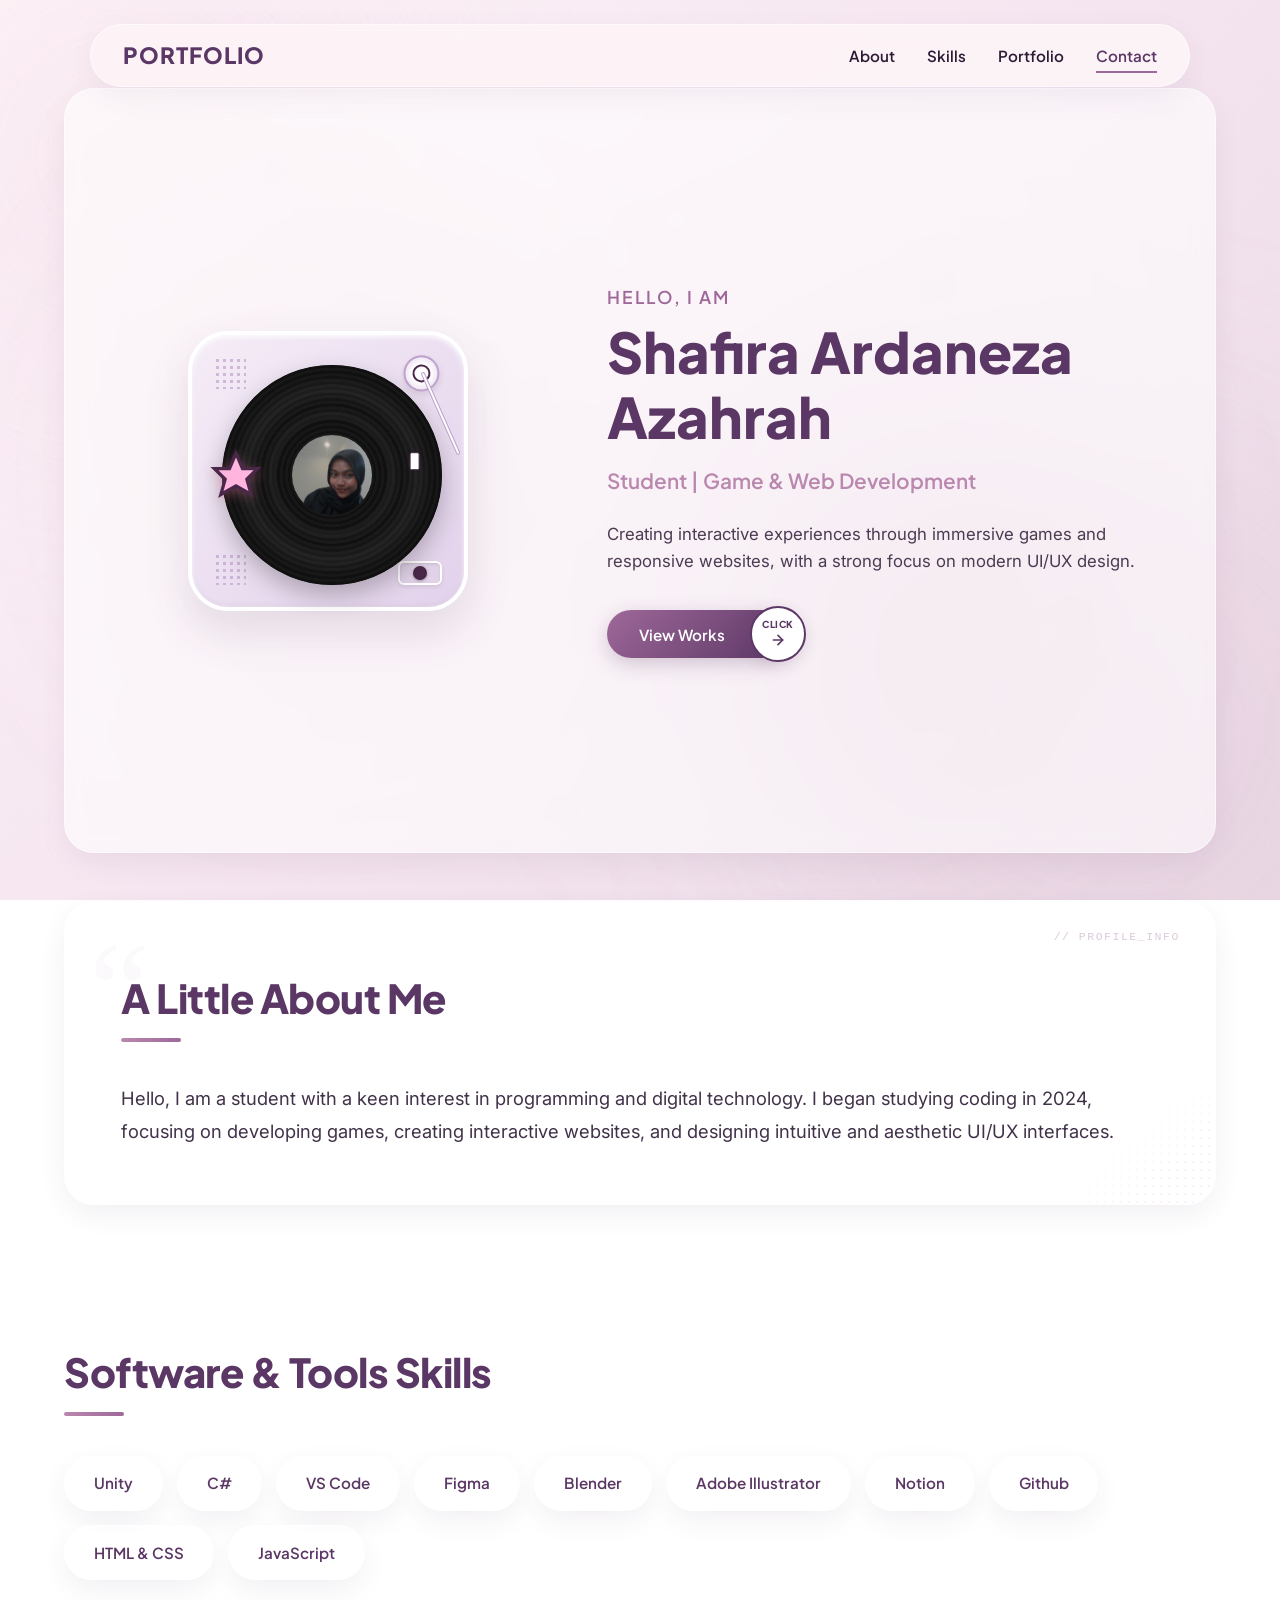
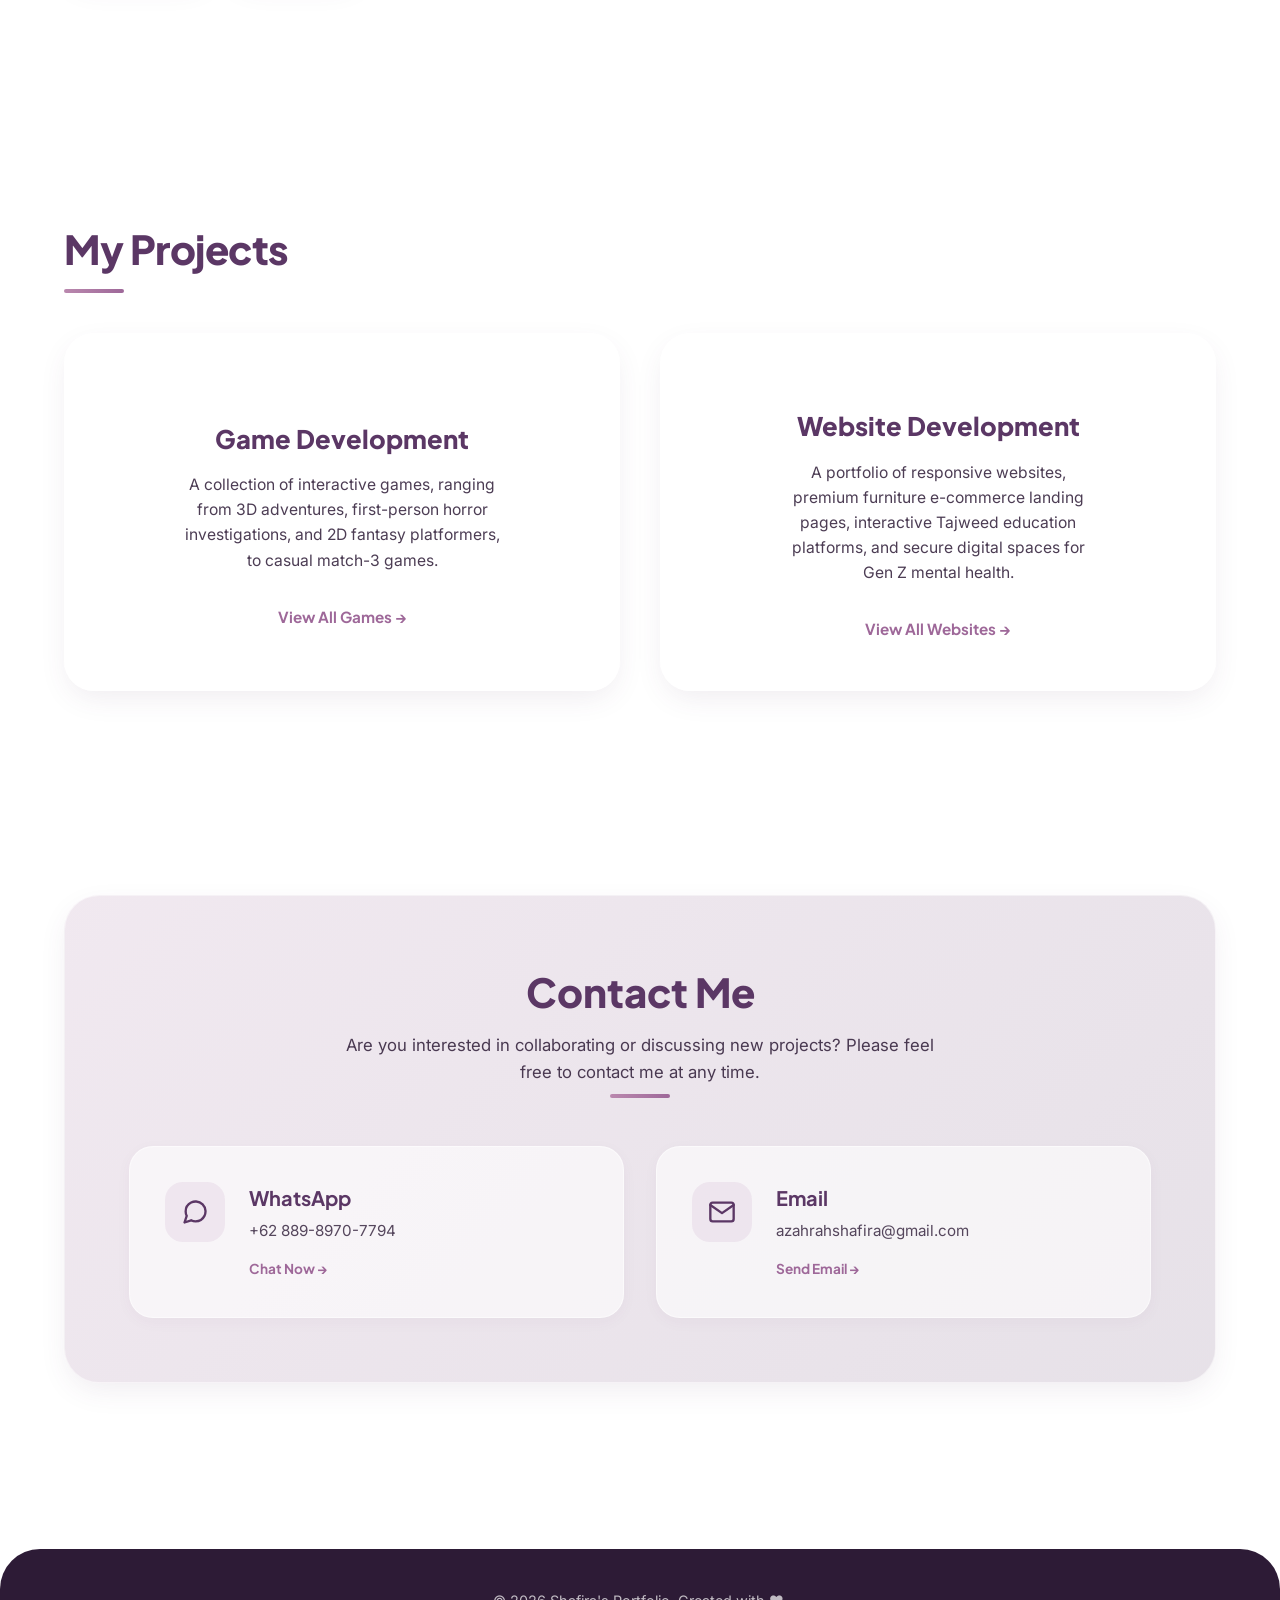
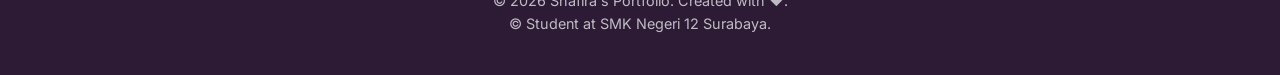
==== commit f3b86c46: "Add subtle elegant decorations inside About section container (quote icon, monospace tag, and faint " ====
--- a/index.html
+++ b/index.html
@@ -114,6 +114,10 @@
 
     <!-- ABOUT -->
     <section id="about" class="section section-about">
+      <!-- Subtle decorations -->
+      <div class="about-decor-grid"></div>
+      <div class="about-tag">// PROFILE_INFO</div>
+      
       <div class="section-header">
         <h3>A Little About Me</h3>
         <div class="header-line"></div>
--- a/style.css
+++ b/style.css
@@ -631,13 +631,57 @@
 
 /* ================== ABOUT ================== */
 .section-about {
+  position: relative; /* relative for absolute elements */
+  overflow: hidden;
   background: var(--glass-bg);
   border: 1px solid var(--glass-border);
   border-radius: 30px;
-  padding: 3.5rem clamp(1.5rem, 5vw, 3.5rem);
+  padding: 4rem clamp(1.5rem, 5vw, 3.5rem) 3.5rem clamp(1.5rem, 5vw, 3.5rem);
   box-shadow: var(--glass-shadow);
   backdrop-filter: blur(10px);
   -webkit-backdrop-filter: blur(10px);
+}
+
+/* Giant faint decorative quote mark in background */
+.section-about::before {
+  content: '“';
+  position: absolute;
+  top: -1.2rem;
+  left: 1.5rem;
+  font-size: 8.5rem;
+  font-family: 'Georgia', serif;
+  color: var(--purple-mid);
+  opacity: 0.04;
+  pointer-events: none;
+  user-select: none;
+}
+
+.about-tag {
+  position: absolute;
+  top: 1.6rem;
+  right: 2.2rem;
+  font-family: monospace;
+  font-size: 0.72rem;
+  color: var(--purple-mid);
+  opacity: 0.35;
+  letter-spacing: 1.5px;
+  pointer-events: none;
+  user-select: none;
+}
+
+.about-decor-grid {
+  position: absolute;
+  bottom: 0;
+  right: 0;
+  width: 130px;
+  height: 110px;
+  background-image: radial-gradient(circle, var(--purple-mid) 1.2px, transparent 1.2px);
+  background-size: 8px 8px;
+  opacity: 0.08;
+  mask-image: linear-gradient(to top left, black 20%, transparent 80%);
+  -webkit-mask-image: linear-gradient(to top left, black 20%, transparent 80%);
+  pointer-events: none;
+  user-select: none;
 }
 
 .about-text {
@@ -645,6 +689,8 @@
   line-height: 1.8;
   color: var(--purple-deep);
   opacity: 0.9;
+  position: relative;
+  z-index: 1;
 }
 
 /* ================== SKILLS ================== */
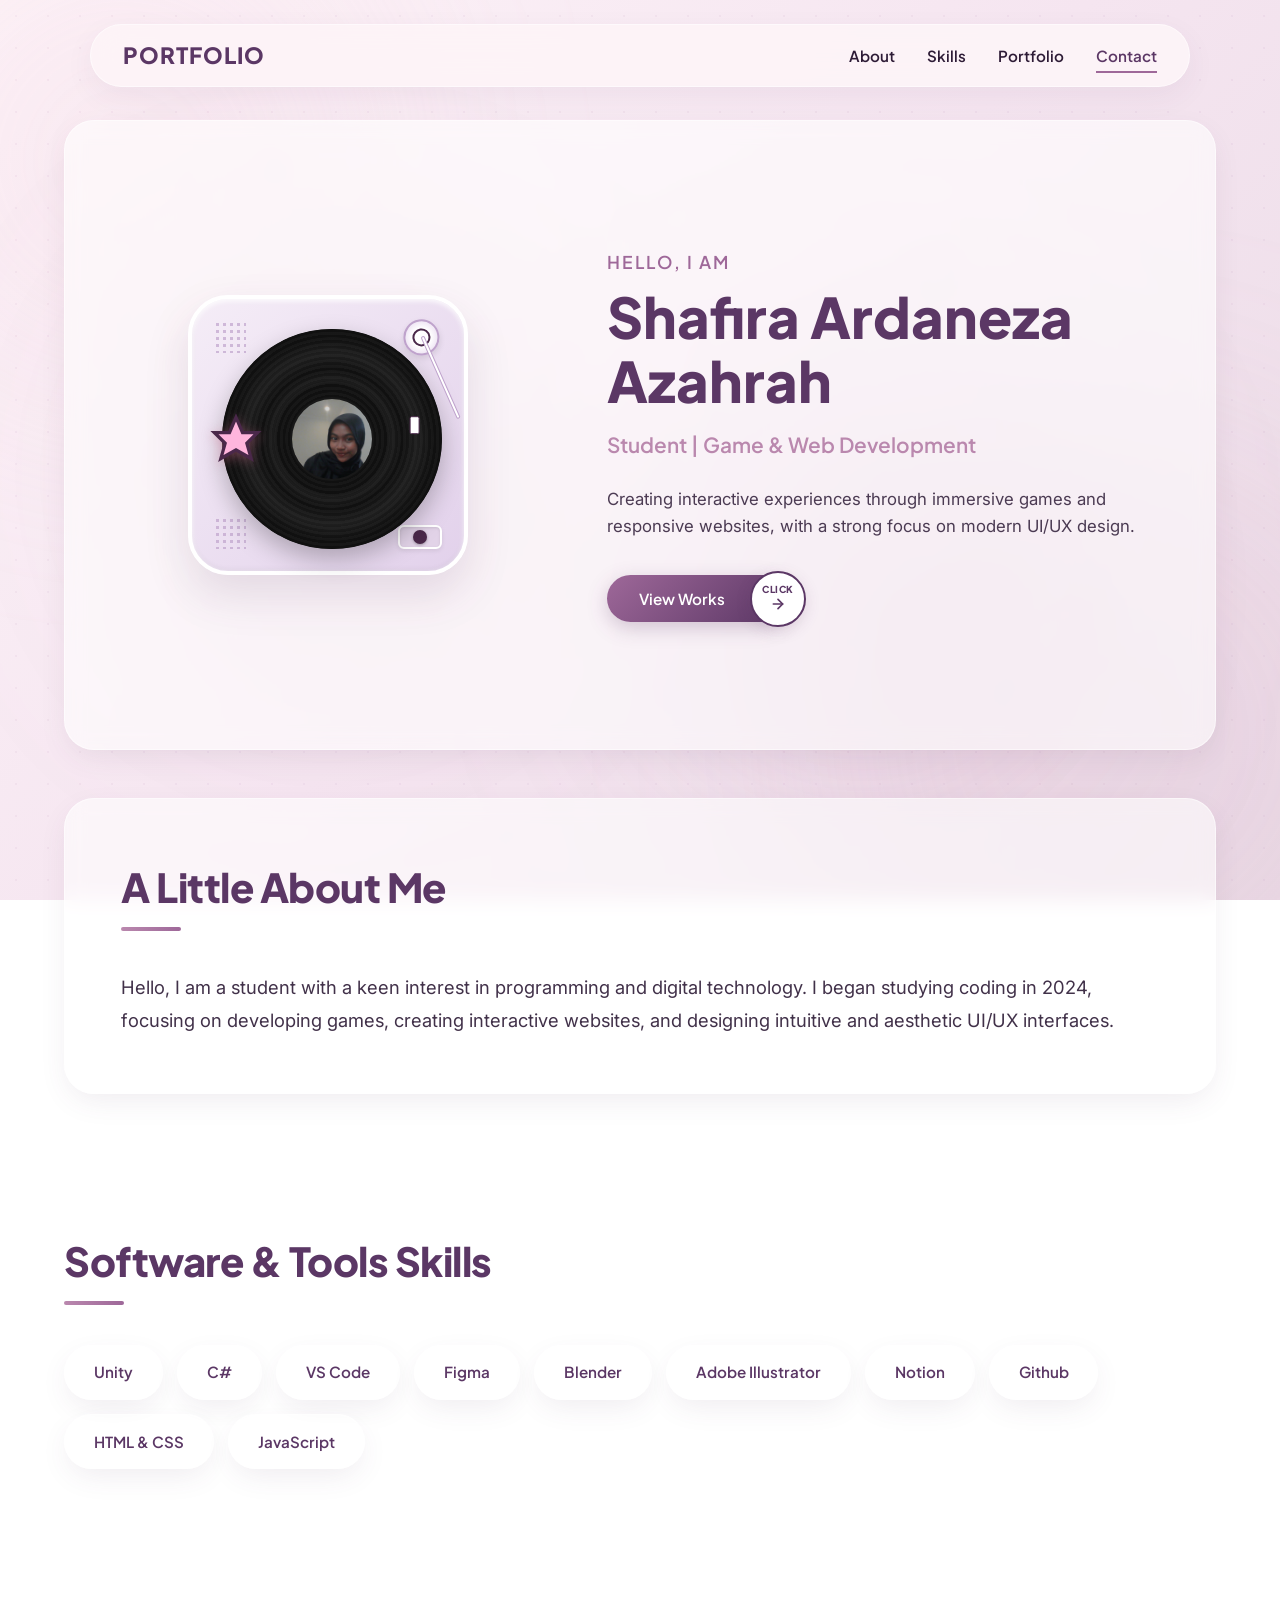
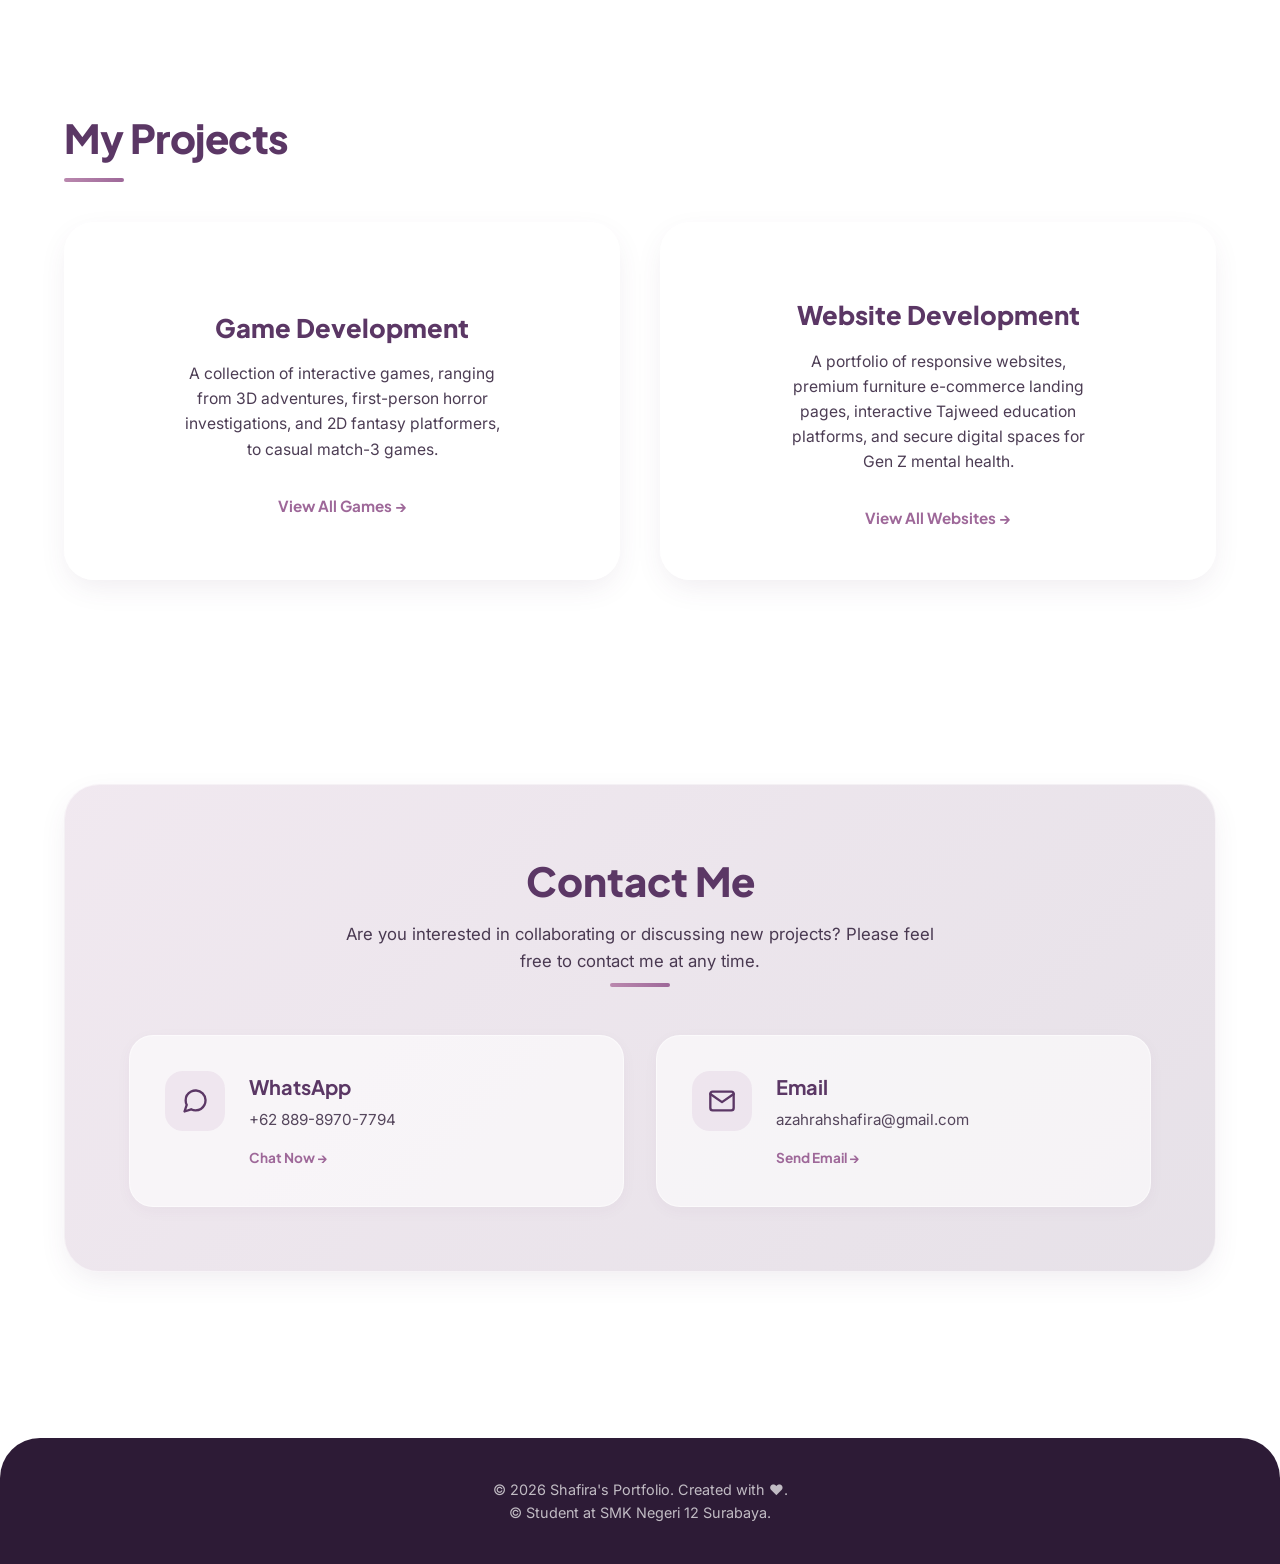
==== commit 79250b64: "Increase hero margin-top to 7.5rem and adjust min-height to 70vh to create clear gap from floating n" ====
--- a/index.html
+++ b/index.html
@@ -10,7 +10,7 @@
   <link rel="preconnect" href="https://fonts.gstatic.com" crossorigin>
   <link href="https://fonts.googleapis.com/css2?family=Inter:wght@300;400;500;600;700&family=Plus+Jakarta+Sans:wght@400;500;600;700;800&display=swap" rel="stylesheet">
   
-  <link rel="stylesheet" href="style.css?v=3" />
+  <link rel="stylesheet" href="style.css?v=4" />
 </head>
 <body>
 
@@ -114,10 +114,6 @@
 
     <!-- ABOUT -->
     <section id="about" class="section section-about">
-      <!-- Subtle decorations -->
-      <div class="about-decor-grid"></div>
-      <div class="about-tag">// PROFILE_INFO</div>
-      
       <div class="section-header">
         <h3>A Little About Me</h3>
         <div class="header-line"></div>
--- a/style.css
+++ b/style.css
@@ -239,7 +239,7 @@
 
 /* ================== HERO ================== */
 .hero {
-  min-height: 85vh;
+  min-height: 70vh;
   display: grid;
   grid-template-columns: 1fr 1.3fr;
   align-items: center;
@@ -251,7 +251,7 @@
   box-shadow: var(--glass-shadow);
   backdrop-filter: blur(10px);
   -webkit-backdrop-filter: blur(10px);
-  margin-top: 5.5rem;
+  margin-top: 7.5rem;
   margin-bottom: 3rem;
   overflow: visible; /* allow lanyard strap to bleed above the box */
 }
@@ -631,57 +631,13 @@
 
 /* ================== ABOUT ================== */
 .section-about {
-  position: relative; /* relative for absolute elements */
-  overflow: hidden;
   background: var(--glass-bg);
   border: 1px solid var(--glass-border);
   border-radius: 30px;
-  padding: 4rem clamp(1.5rem, 5vw, 3.5rem) 3.5rem clamp(1.5rem, 5vw, 3.5rem);
+  padding: 3.5rem clamp(1.5rem, 5vw, 3.5rem);
   box-shadow: var(--glass-shadow);
   backdrop-filter: blur(10px);
   -webkit-backdrop-filter: blur(10px);
-}
-
-/* Giant faint decorative quote mark in background */
-.section-about::before {
-  content: '“';
-  position: absolute;
-  top: -1.2rem;
-  left: 1.5rem;
-  font-size: 8.5rem;
-  font-family: 'Georgia', serif;
-  color: var(--purple-mid);
-  opacity: 0.04;
-  pointer-events: none;
-  user-select: none;
-}
-
-.about-tag {
-  position: absolute;
-  top: 1.6rem;
-  right: 2.2rem;
-  font-family: monospace;
-  font-size: 0.72rem;
-  color: var(--purple-mid);
-  opacity: 0.35;
-  letter-spacing: 1.5px;
-  pointer-events: none;
-  user-select: none;
-}
-
-.about-decor-grid {
-  position: absolute;
-  bottom: 0;
-  right: 0;
-  width: 130px;
-  height: 110px;
-  background-image: radial-gradient(circle, var(--purple-mid) 1.2px, transparent 1.2px);
-  background-size: 8px 8px;
-  opacity: 0.08;
-  mask-image: linear-gradient(to top left, black 20%, transparent 80%);
-  -webkit-mask-image: linear-gradient(to top left, black 20%, transparent 80%);
-  pointer-events: none;
-  user-select: none;
 }
 
 .about-text {
@@ -689,8 +645,6 @@
   line-height: 1.8;
   color: var(--purple-deep);
   opacity: 0.9;
-  position: relative;
-  z-index: 1;
 }
 
 /* ================== SKILLS ================== */
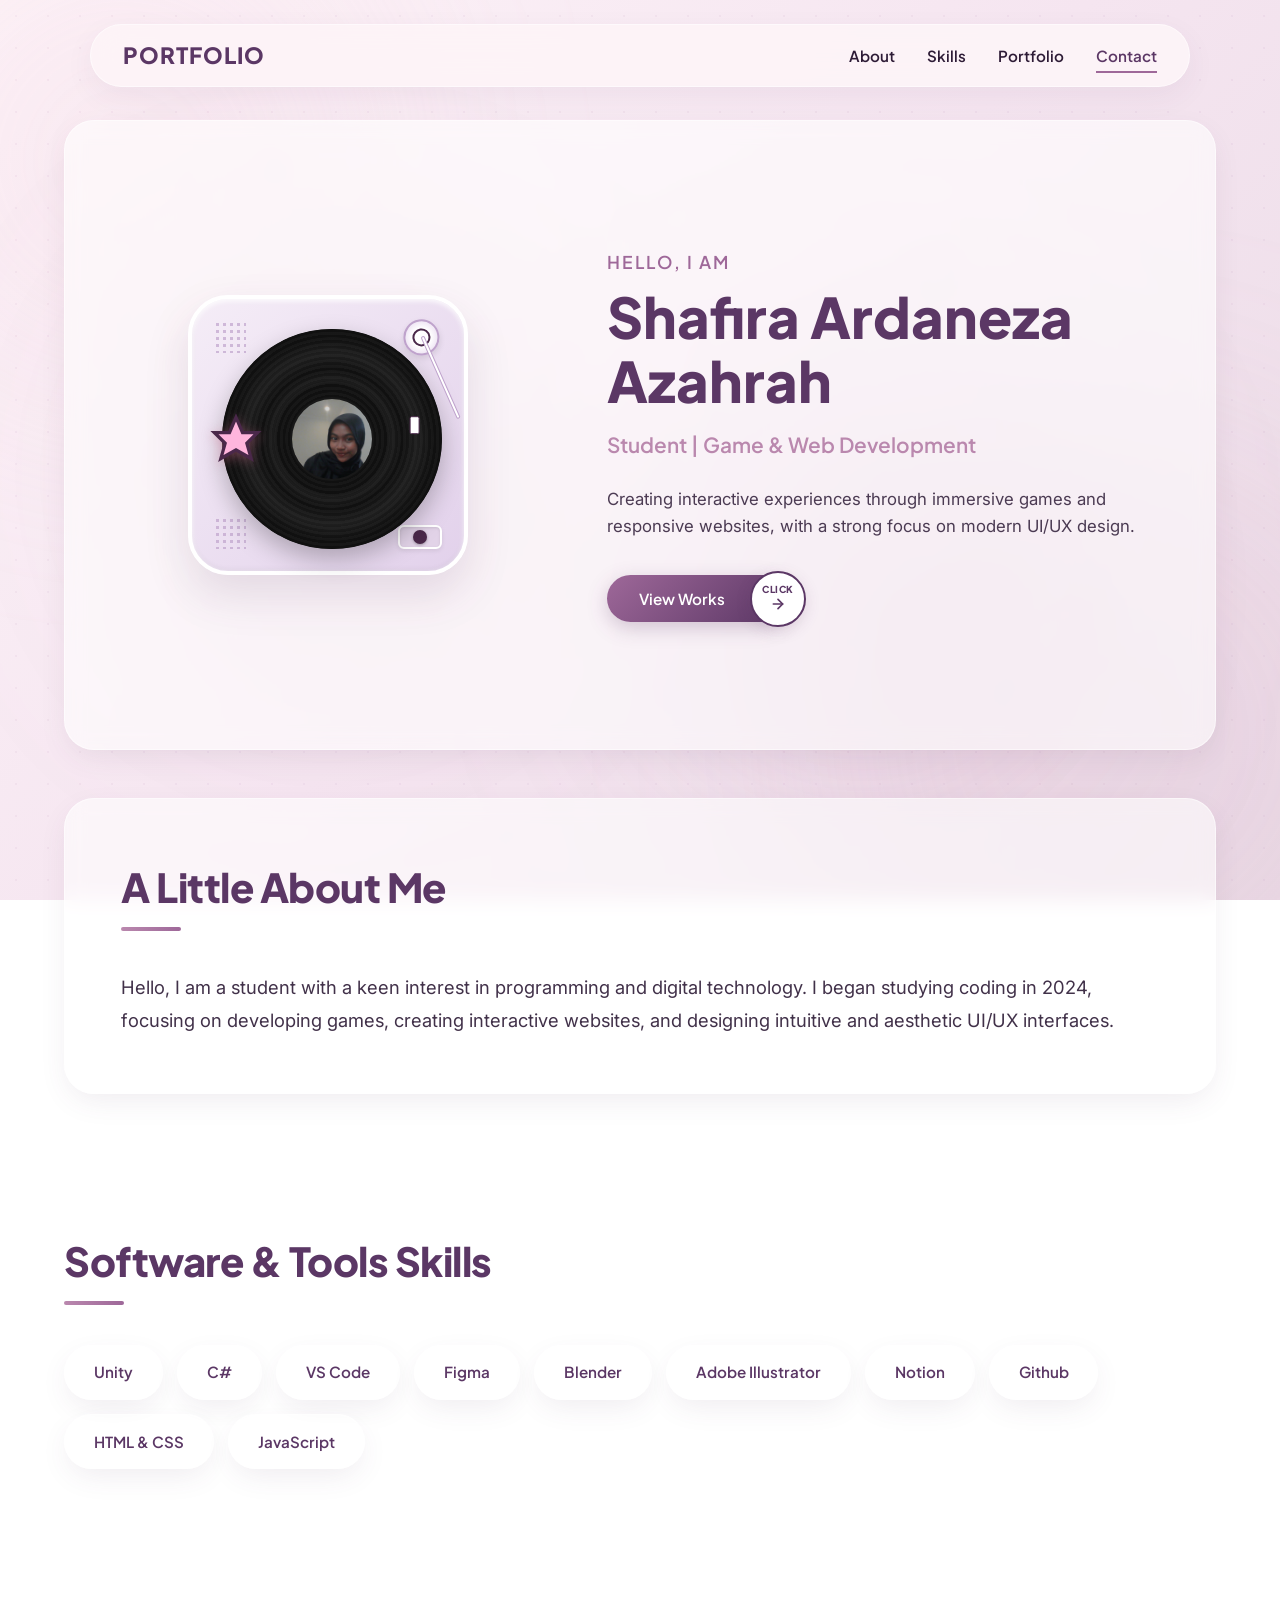
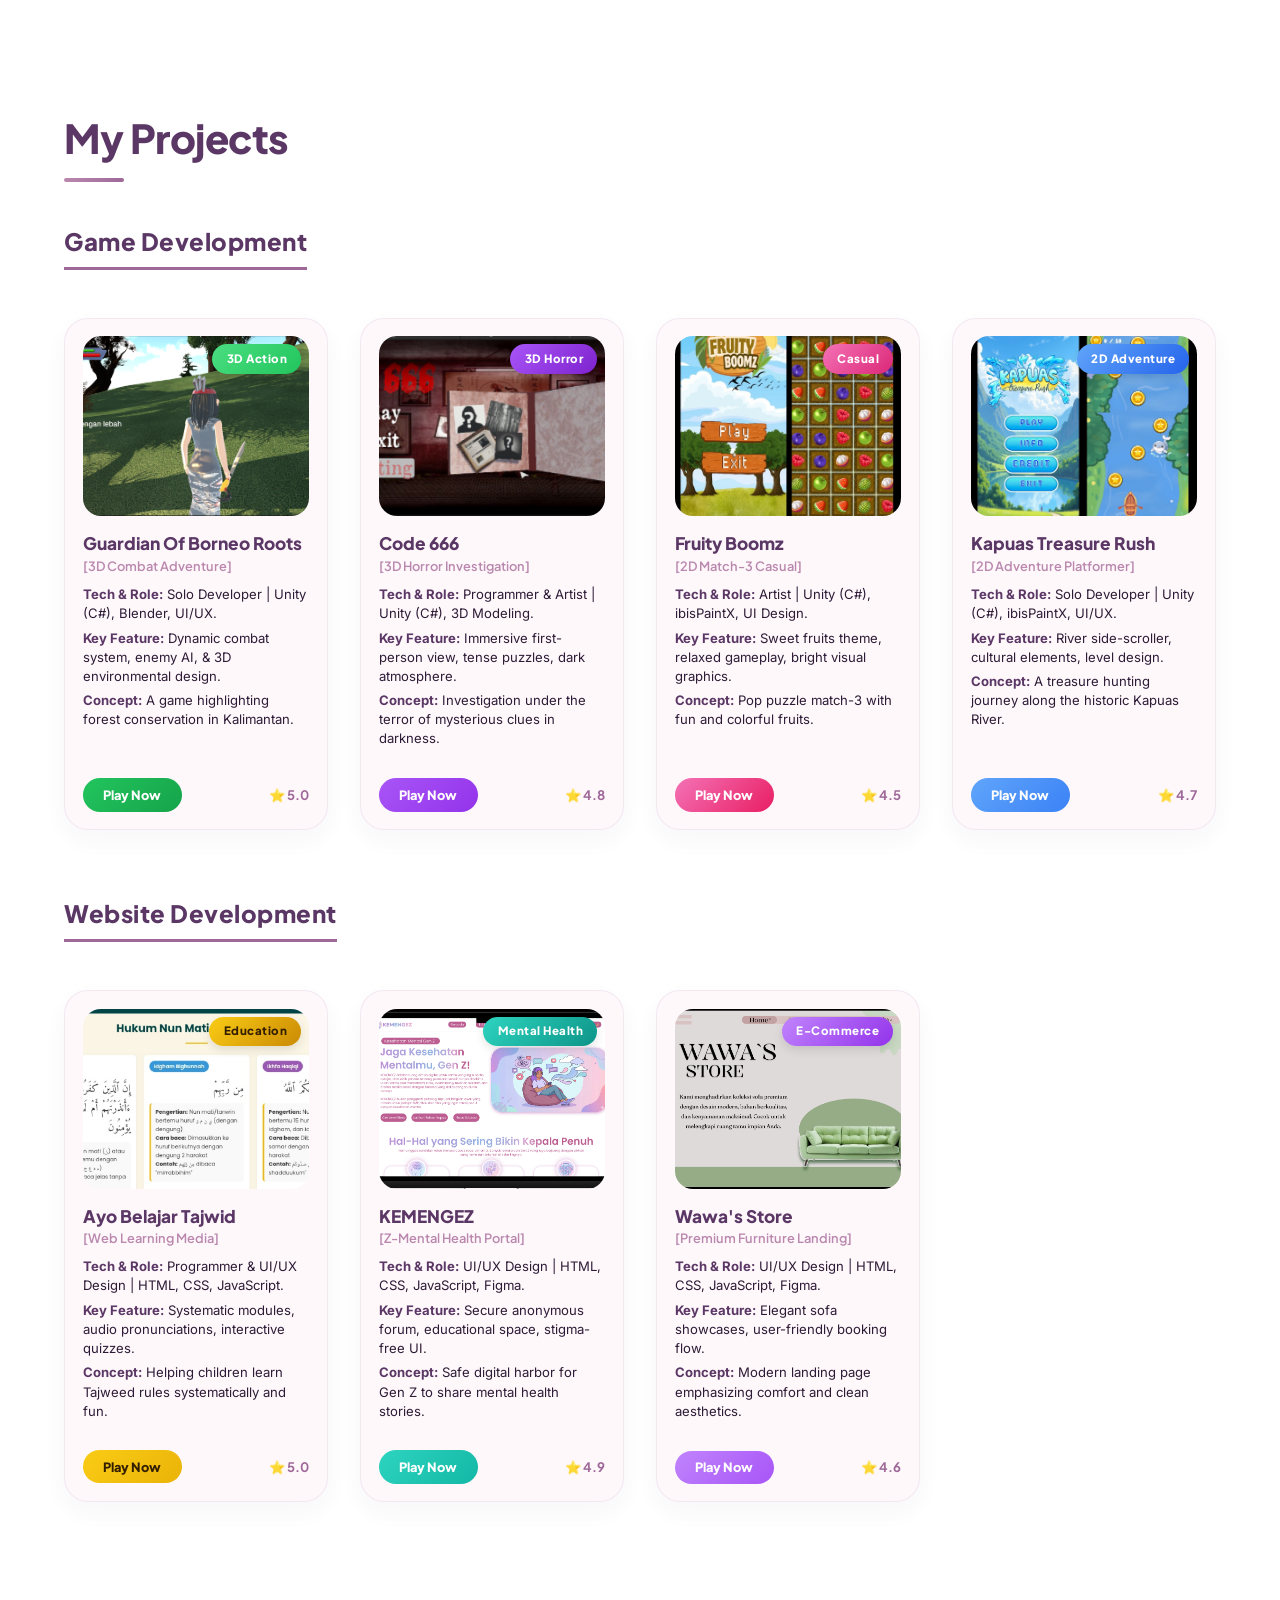
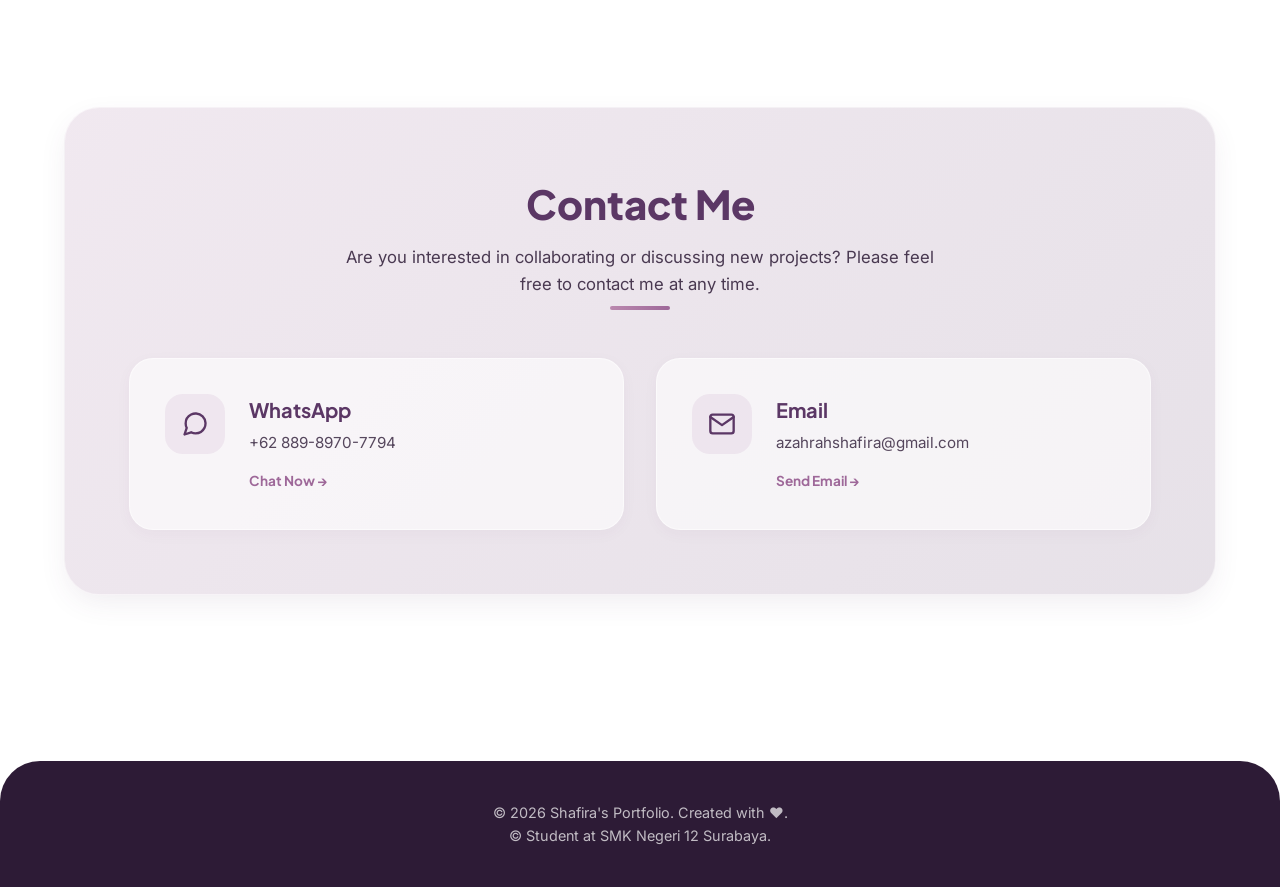
==== commit 8b3e12ff: "Merge games/websites portfolios into index.html, remove Dusk Sword, and redesign cards to Y2K vertic" ====
--- a/index.html
+++ b/index.html
@@ -10,7 +10,7 @@
   <link rel="preconnect" href="https://fonts.gstatic.com" crossorigin>
   <link href="https://fonts.googleapis.com/css2?family=Inter:wght@300;400;500;600;700&family=Plus+Jakarta+Sans:wght@400;500;600;700;800&display=swap" rel="stylesheet">
   
-  <link rel="stylesheet" href="style.css?v=4" />
+  <link rel="stylesheet" href="style.css?v=5" />
 </head>
 <body>
 
@@ -172,24 +172,187 @@
         <div class="header-line"></div>
       </div>
 
-      <div class="category-showcase">
-        
-        <!-- Category: Games -->
-        <a href="games.html" class="category-card">
-          <span class="category-icon"></span>
-          <h4>Game Development</h4>
-          <p>A collection of interactive games, ranging from 3D adventures, first-person horror investigations, and 2D fantasy platformers, to casual match-3 games.</p>
-          <span class="category-btn">View All Games &rarr;</span>
-        </a>
-
-        <!-- Category: Websites -->
-        <a href="websites.html" class="category-card">
-          <span class="category-icon"></span>
-          <h4>Website Development</h4>
-          <p>A portfolio of responsive websites, premium furniture e-commerce landing pages, interactive Tajweed education platforms, and secure digital spaces for Gen Z mental health.</p>
-          <span class="category-btn">View All Websites &rarr;</span>
-        </a>
-
+      <!-- Category 1: Game Portfolio -->
+      <div class="portfolio-group">
+        <h4 class="portfolio-group-title">Game Development</h4>
+        <div class="y2k-grid">
+          
+          <!-- Card 1: Guardian of Borneo Roots -->
+          <div class="y2k-card play-trigger" id="openTeaserBtn">
+            <!-- Top badge -->
+            <div class="y2k-badge badge-green">3D Action</div>
+            
+            <div class="y2k-img-container">
+              <img src="GuardiabOfBorneoRoots2.png" alt="Guardian Of Borneo Roots">
+              <div class="y2k-img-overlay">
+                <span class="y2k-play-icon">
+                  <svg xmlns="http://www.w3.org/2000/svg" viewBox="0 0 24 24" fill="currentColor" width="24" height="24">
+                    <path d="M8 5v14l11-7z"/>
+                  </svg>
+                </span>
+                <span class="y2k-play-label">Watch Teaser</span>
+              </div>
+            </div>
+            
+            <div class="y2k-details">
+              <h5 class="y2k-title">Guardian Of Borneo Roots <span class="title-sub">[3D Combat Adventure]</span></h5>
+              <div class="y2k-meta">
+                <p><strong>Tech & Role:</strong> Solo Developer | Unity (C#), Blender, UI/UX.</p>
+                <p><strong>Key Feature:</strong> Dynamic combat system, enemy AI, & 3D environmental design.</p>
+                <p><strong>Concept:</strong> A game highlighting forest conservation in Kalimantan.</p>
+              </div>
+            </div>
+            
+            <!-- Bottom action bar -->
+            <div class="y2k-action-bar">
+              <button class="y2k-action-btn btn-green">Play Now</button>
+              <div class="y2k-stats">
+                <span class="stat-item">⭐ 5.0</span>
+              </div>
+            </div>
+          </div>
+
+          <!-- Card 2: Code 666 -->
+          <div class="y2k-card">
+            <div class="y2k-badge badge-purple">3D Horror</div>
+            <div class="y2k-img-container">
+              <img src="Code666.png" alt="Code 666">
+            </div>
+            <div class="y2k-details">
+              <h5 class="y2k-title">Code 666 <span class="title-sub">[3D Horror Investigation]</span></h5>
+              <div class="y2k-meta">
+                <p><strong>Tech & Role:</strong> Programmer & Artist | Unity (C#), 3D Modeling.</p>
+                <p><strong>Key Feature:</strong> Immersive first-person view, tense puzzles, dark atmosphere.</p>
+                <p><strong>Concept:</strong> Investigation under the terror of mysterious clues in darkness.</p>
+              </div>
+            </div>
+            <div class="y2k-action-bar">
+              <button class="y2k-action-btn btn-purple">Play Now</button>
+              <div class="y2k-stats">
+                <span class="stat-item">⭐ 4.8</span>
+              </div>
+            </div>
+          </div>
+
+          <!-- Card 3: Fruity Boomz -->
+          <div class="y2k-card">
+            <div class="y2k-badge badge-pink">Casual</div>
+            <div class="y2k-img-container">
+              <img src="FruityBoomz.jpg" alt="Fruity Boomz">
+            </div>
+            <div class="y2k-details">
+              <h5 class="y2k-title">Fruity Boomz <span class="title-sub">[2D Match-3 Casual]</span></h5>
+              <div class="y2k-meta">
+                <p><strong>Tech & Role:</strong> Artist | Unity (C#), ibisPaintX, UI Design.</p>
+                <p><strong>Key Feature:</strong> Sweet fruits theme, relaxed gameplay, bright visual graphics.</p>
+                <p><strong>Concept:</strong> Pop puzzle match-3 with fun and colorful fruits.</p>
+              </div>
+            </div>
+            <div class="y2k-action-bar">
+              <button class="y2k-action-btn btn-pink">Play Now</button>
+              <div class="y2k-stats">
+                <span class="stat-item">⭐ 4.5</span>
+              </div>
+            </div>
+          </div>
+
+          <!-- Card 4: Kapuas Treasure Rush -->
+          <div class="y2k-card">
+            <div class="y2k-badge badge-blue">2D Adventure</div>
+            <div class="y2k-img-container">
+              <img src="KapuasTreasureRush.jpg" alt="Kapuas Treasure Rush">
+            </div>
+            <div class="y2k-details">
+              <h5 class="y2k-title">Kapuas Treasure Rush <span class="title-sub">[2D Adventure Platformer]</span></h5>
+              <div class="y2k-meta">
+                <p><strong>Tech & Role:</strong> Solo Developer | Unity (C#), ibisPaintX, UI/UX.</p>
+                <p><strong>Key Feature:</strong> River side-scroller, cultural elements, level design.</p>
+                <p><strong>Concept:</strong> A treasure hunting journey along the historic Kapuas River.</p>
+              </div>
+            </div>
+            <div class="y2k-action-bar">
+              <button class="y2k-action-btn btn-blue">Play Now</button>
+              <div class="y2k-stats">
+                <span class="stat-item">⭐ 4.7</span>
+              </div>
+            </div>
+          </div>
+          
+        </div>
+      </div>
+
+      <!-- Category 2: Website Portfolio -->
+      <div class="portfolio-group" style="margin-top: 4rem;">
+        <h4 class="portfolio-group-title">Website Development</h4>
+        <div class="y2k-grid">
+          
+          <!-- Card 1: Ayo Belajar Tajwid -->
+          <div class="y2k-card">
+            <div class="y2k-badge badge-yellow">Education</div>
+            <div class="y2k-img-container">
+              <img src="Tajwid.png" alt="Ayo Belajar Tajwid">
+            </div>
+            <div class="y2k-details">
+              <h5 class="y2k-title">Ayo Belajar Tajwid <span class="title-sub">[Web Learning Media]</span></h5>
+              <div class="y2k-meta">
+                <p><strong>Tech & Role:</strong> Programmer & UI/UX Design | HTML, CSS, JavaScript.</p>
+                <p><strong>Key Feature:</strong> Systematic modules, audio pronunciations, interactive quizzes.</p>
+                <p><strong>Concept:</strong> Helping children learn Tajweed rules systematically and fun.</p>
+              </div>
+            </div>
+            <div class="y2k-action-bar">
+              <button class="y2k-action-btn btn-yellow">Play Now</button>
+              <div class="y2k-stats">
+                <span class="stat-item">⭐ 5.0</span>
+              </div>
+            </div>
+          </div>
+
+          <!-- Card 2: KEMENGEZ -->
+          <div class="y2k-card">
+            <div class="y2k-badge badge-teal">Mental Health</div>
+            <div class="y2k-img-container">
+              <img src="Kemengez.png" alt="KEMENGEZ">
+            </div>
+            <div class="y2k-details">
+              <h5 class="y2k-title">KEMENGEZ <span class="title-sub">[Z-Mental Health Portal]</span></h5>
+              <div class="y2k-meta">
+                <p><strong>Tech & Role:</strong> UI/UX Design | HTML, CSS, JavaScript, Figma.</p>
+                <p><strong>Key Feature:</strong> Secure anonymous forum, educational space, stigma-free UI.</p>
+                <p><strong>Concept:</strong> Safe digital harbor for Gen Z to share mental health stories.</p>
+              </div>
+            </div>
+            <div class="y2k-action-bar">
+              <button class="y2k-action-btn btn-teal">Play Now</button>
+              <div class="y2k-stats">
+                <span class="stat-item">⭐ 4.9</span>
+              </div>
+            </div>
+          </div>
+
+          <!-- Card 3: Wawa's Store -->
+          <div class="y2k-card">
+            <div class="y2k-badge badge-lavender">E-Commerce</div>
+            <div class="y2k-img-container">
+              <img src="WawasStore.png" alt="Wawa's Store">
+            </div>
+            <div class="y2k-details">
+              <h5 class="y2k-title">Wawa's Store <span class="title-sub">[Premium Furniture Landing]</span></h5>
+              <div class="y2k-meta">
+                <p><strong>Tech & Role:</strong> UI/UX Design | HTML, CSS, JavaScript, Figma.</p>
+                <p><strong>Key Feature:</strong> Elegant sofa showcases, user-friendly booking flow.</p>
+                <p><strong>Concept:</strong> Modern landing page emphasizing comfort and clean aesthetics.</p>
+              </div>
+            </div>
+            <div class="y2k-action-bar">
+              <button class="y2k-action-btn btn-lavender">Play Now</button>
+              <div class="y2k-stats">
+                <span class="stat-item">⭐ 4.6</span>
+              </div>
+            </div>
+          </div>
+
+        </div>
       </div>
     </section>
 
@@ -242,6 +405,26 @@
     </div>
   </footer>
 
+  <!-- VIDEO TEASER MODAL -->
+  <div class="video-modal" id="videoModal" aria-hidden="true">
+    <div class="video-modal-overlay" id="closeTeaserOverlay"></div>
+    <div class="video-modal-content">
+      <button class="video-modal-close" id="closeTeaserBtn" aria-label="Close Video">&times;</button>
+      <div class="video-responsive-container">
+        <iframe
+          id="teaserVideo"
+          src=""
+          data-src="https://www.youtube.com/embed/tceJ-cRqOAw?rel=0&modestbranding=1"
+          title="Guardian Of Borneo Roots — Project Teaser"
+          frameborder="0"
+          allow="accelerometer; autoplay; clipboard-write; encrypted-media; gyroscope; picture-in-picture; web-share"
+          referrerpolicy="strict-origin-when-cross-origin"
+          allowfullscreen>
+        </iframe>
+      </div>
+    </div>
+  </div>
+
   <script src="script.js"></script>
 </body>
 </html>
--- a/style.css
+++ b/style.css
@@ -1147,161 +1147,220 @@
   }
 }
 
-/* ================== CATEGORY SELECTOR ================== */
-.category-showcase {
+/* ================== Y2K PORTFOLIO GRID & CARD SYSTEM ================== */
+.portfolio-group {
+  margin-top: 2rem;
+}
+
+.portfolio-group-title {
+  font-family: var(--font-title);
+  font-size: 1.5rem;
+  font-weight: 800;
+  color: var(--purple-dark);
+  margin-bottom: 2rem;
+  position: relative;
+  display: inline-block;
+  padding-bottom: 0.4rem;
+  border-bottom: 3px solid var(--purple-mid);
+  letter-spacing: 0.5px;
+}
+
+.y2k-grid {
   display: grid;
-  grid-template-columns: 1fr 1fr;
-  gap: 2.5rem;
+  grid-template-columns: repeat(auto-fill, minmax(260px, 1fr));
+  gap: 2rem;
   margin-top: 1rem;
 }
 
-.category-card {
-  background: var(--glass-bg);
-  border: 1px solid var(--glass-border);
-  border-radius: 30px;
-  padding: 3rem 2rem;
-  text-align: center;
-  text-decoration: none;
-  color: inherit;
-  box-shadow: var(--glass-shadow);
+.y2k-card {
+  position: relative;
+  background: rgba(253, 244, 248, 0.6);
+  border: 1px solid rgba(158, 104, 153, 0.12);
+  border-radius: 24px;
+  padding: 1.1rem;
+  display: flex;
+  flex-direction: column;
+  justify-content: space-between;
+  transition: transform 0.4s cubic-bezier(0.165, 0.84, 0.44, 1), box-shadow 0.4s cubic-bezier(0.165, 0.84, 0.44, 1), border-color 0.4s ease;
+  box-shadow: 0 10px 25px rgba(91, 55, 101, 0.04);
   backdrop-filter: blur(10px);
   -webkit-backdrop-filter: blur(10px);
-  transition: all 0.4s cubic-bezier(0.165, 0.84, 0.44, 1);
+}
+
+.y2k-card:hover {
+  transform: translateY(-8px);
+  box-shadow: 0 20px 40px rgba(91, 55, 101, 0.1);
+  border-color: var(--purple-mid);
+}
+
+.y2k-badge {
+  position: absolute;
+  top: 1.6rem;
+  right: 1.6rem;
+  z-index: 5;
+  padding: 0.35rem 0.9rem;
+  border-radius: 50px;
+  font-family: var(--font-title);
+  font-size: 0.72rem;
+  font-weight: 800;
+  color: #ffffff;
+  box-shadow: 0 4px 10px rgba(0, 0, 0, 0.1);
+  letter-spacing: 0.5px;
+}
+
+/* Badge Color Gradients */
+.badge-green { background: linear-gradient(135deg, #4ade80, #22c55e); }
+.badge-purple { background: linear-gradient(135deg, #a855f7, #7e22ce); }
+.badge-pink { background: linear-gradient(135deg, #f472b6, #db2777); }
+.badge-blue { background: linear-gradient(135deg, #60a5fa, #2563eb); }
+.badge-yellow { background: linear-gradient(135deg, #facc15, #ca8a04); color: #331f00; }
+.badge-teal { background: linear-gradient(135deg, #2dd4bf, #0d9488); }
+.badge-lavender { background: linear-gradient(135deg, #c084fc, #9333ea); }
+
+.y2k-img-container {
+  width: 100%;
+  height: 180px;
+  border-radius: 18px;
+  overflow: hidden;
+  position: relative;
+  background: #e2d1eb;
+  margin-bottom: 1rem;
+}
+
+.y2k-img-container img {
+  width: 100%;
+  height: 100%;
+  object-fit: cover;
+  transition: transform 0.6s cubic-bezier(0.165, 0.84, 0.44, 1);
+}
+
+.y2k-card:hover .y2k-img-container img {
+  transform: scale(1.05);
+}
+
+.y2k-img-overlay {
+  position: absolute;
+  top: 0;
+  left: 0;
+  width: 100%;
+  height: 100%;
+  background: rgba(91, 55, 101, 0.35);
+  opacity: 0;
+  transition: opacity 0.3s ease;
   display: flex;
   flex-direction: column;
   align-items: center;
   justify-content: center;
-}
-
-.category-card:hover {
-  transform: translateY(-10px);
-  box-shadow: var(--card-hover-shadow);
-  border-color: var(--pink-soft);
-  background: var(--white);
-}
-
-.category-icon {
-  font-size: 3.5rem;
-  margin-bottom: 1.5rem;
-  transition: transform 0.4s ease;
-}
-
-.category-card:hover .category-icon {
-  transform: scale(1.15) rotate(5deg);
-}
-
-.category-card h4 {
-  font-family: var(--font-title);
-  font-size: 1.6rem;
+  gap: 0.4rem;
+  z-index: 2;
+}
+
+.y2k-card:hover .y2k-img-overlay {
+  opacity: 1;
+}
+
+.y2k-play-icon {
+  width: 44px;
+  height: 44px;
+  background: #ffffff;
+  border-radius: 50%;
+  display: flex;
+  align-items: center;
+  justify-content: center;
+  color: var(--purple-dark);
+  box-shadow: 0 4px 15px rgba(91, 55, 101, 0.25);
+  transform: scale(0.9);
+  transition: transform 0.3s cubic-bezier(0.175, 0.885, 0.32, 1.275);
+}
+
+.y2k-card:hover .y2k-play-icon {
+  transform: scale(1);
+}
+
+.y2k-play-label {
+  color: #ffffff;
+  font-family: var(--font-title);
+  font-size: 0.75rem;
+  font-weight: 700;
+  letter-spacing: 0.5px;
+  text-shadow: 0 2px 4px rgba(0, 0, 0, 0.4);
+}
+
+.y2k-details {
+  margin-bottom: 1rem;
+  flex-grow: 1;
+}
+
+.y2k-title {
+  font-family: var(--font-title);
+  font-size: 1.08rem;
   font-weight: 800;
   color: var(--purple-dark);
-  margin-bottom: 0.8rem;
-}
-
-.category-card p {
-  font-size: 0.98rem;
-  opacity: 0.85;
+  margin-bottom: 0.6rem;
+  line-height: 1.35;
+}
+
+.title-sub {
+  font-size: 0.8rem;
+  font-weight: 600;
+  color: var(--mauve);
+  display: block;
+  margin-top: 0.15rem;
+}
+
+.y2k-meta p {
+  font-size: 0.82rem;
   color: var(--purple-deep);
-  margin-bottom: 2rem;
-  max-width: 320px;
-  line-height: 1.6;
-}
-
-.category-btn {
-  font-family: var(--font-title);
-  font-size: 0.95rem;
+  margin-bottom: 0.35rem;
+  line-height: 1.45;
+}
+
+.y2k-meta strong {
+  color: var(--purple-dark);
+}
+
+.y2k-action-bar {
+  display: flex;
+  align-items: center;
+  justify-content: space-between;
+  margin-top: 0.5rem;
+}
+
+.y2k-action-btn {
+  padding: 0.55rem 1.3rem;
+  border-radius: 50px;
+  border: none;
+  font-family: var(--font-title);
+  font-size: 0.8rem;
+  font-weight: 800;
+  color: #ffffff;
+  cursor: pointer;
+  transition: transform 0.3s cubic-bezier(0.175, 0.885, 0.32, 1.275), box-shadow 0.3s ease;
+}
+
+.y2k-action-btn:hover {
+  transform: scale(1.04);
+}
+
+/* Button Color Gradients */
+.btn-green { background: linear-gradient(135deg, #22c55e, #16a34a); }
+.btn-purple { background: linear-gradient(135deg, #a855f7, #9333ea); }
+.btn-pink { background: linear-gradient(135deg, #f472b6, #e91e63); }
+.btn-blue { background: linear-gradient(135deg, #60a5fa, #3b82f6); }
+.btn-yellow { background: linear-gradient(135deg, #facc15, #eab308); color: #331f00; }
+.btn-teal { background: linear-gradient(135deg, #2dd4bf, #14b8a6); }
+.btn-lavender { background: linear-gradient(135deg, #c084fc, #a855f7); }
+
+.y2k-stats {
+  display: flex;
+  align-items: center;
+}
+
+.stat-item {
+  font-family: var(--font-title);
+  font-size: 0.82rem;
   font-weight: 700;
   color: var(--purple-mid);
-  display: flex;
-  align-items: center;
-  gap: 0.5rem;
-  transition: transform 0.3s ease;
-}
-
-.category-card:hover .category-btn {
-  transform: translateX(5px);
-  color: var(--purple-dark);
-}
-
-/* ================== PROJECT GRID FOR SUB-PAGES ================== */
-.project-grid-page {
-  display: grid;
-  grid-template-columns: repeat(2, 1fr);
-  gap: 2.5rem;
-  margin-top: 1rem;
-}
-
-.project-grid-page .project-card {
-  grid-template-columns: 1fr;
-}
-
-.project-grid-page .project-image {
-  height: 250px;
-}
-
-/* Sub-page Specific Header Styling */
-.portfolio-header {
-  padding-top: 7rem;
-  text-align: center;
-  margin-bottom: 3rem;
-}
-
-.portfolio-header h2 {
-  font-family: var(--font-title);
-  font-size: clamp(2.2rem, 5vw, 3.2rem);
-  font-weight: 800;
-  color: var(--purple-dark);
-  margin-bottom: 0.5rem;
-}
-
-.portfolio-header p {
-  font-size: 1.1rem;
-  opacity: 0.8;
-  max-width: 600px;
-  margin: 0 auto;
-}
-
-.btn-back {
-  background: var(--glass-bg);
-  border: 1px solid var(--glass-border);
-  color: var(--purple-dark);
-  padding: 0.8rem 1.8rem;
-  border-radius: 50px;
-  font-family: var(--font-title);
-  font-weight: 600;
-  font-size: 0.9rem;
-  cursor: pointer;
-  box-shadow: var(--glass-shadow);
-  transition: all 0.3s ease;
-  display: inline-flex;
-  align-items: center;
-  gap: 0.5rem;
-  text-decoration: none;
-  margin-top: 1.5rem;
-}
-
-.btn-back:hover {
-  transform: translateY(-2px);
-  background: var(--white);
-  border-color: var(--pink-soft);
-  box-shadow: 0 8px 20px rgba(91, 55, 101, 0.12);
-}
-
-@media (max-width: 992px) {
-  .project-grid-page {
-    grid-template-columns: 1fr;
-  }
-}
-
-@media (max-width: 768px) {
-  .category-showcase {
-    grid-template-columns: 1fr;
-    gap: 1.5rem;
-  }
-  
-  .category-card {
-    padding: 2.5rem 1.5rem;
-  }
 }
 
 /* ================== BACKGROUND DECORATIONS ================== */
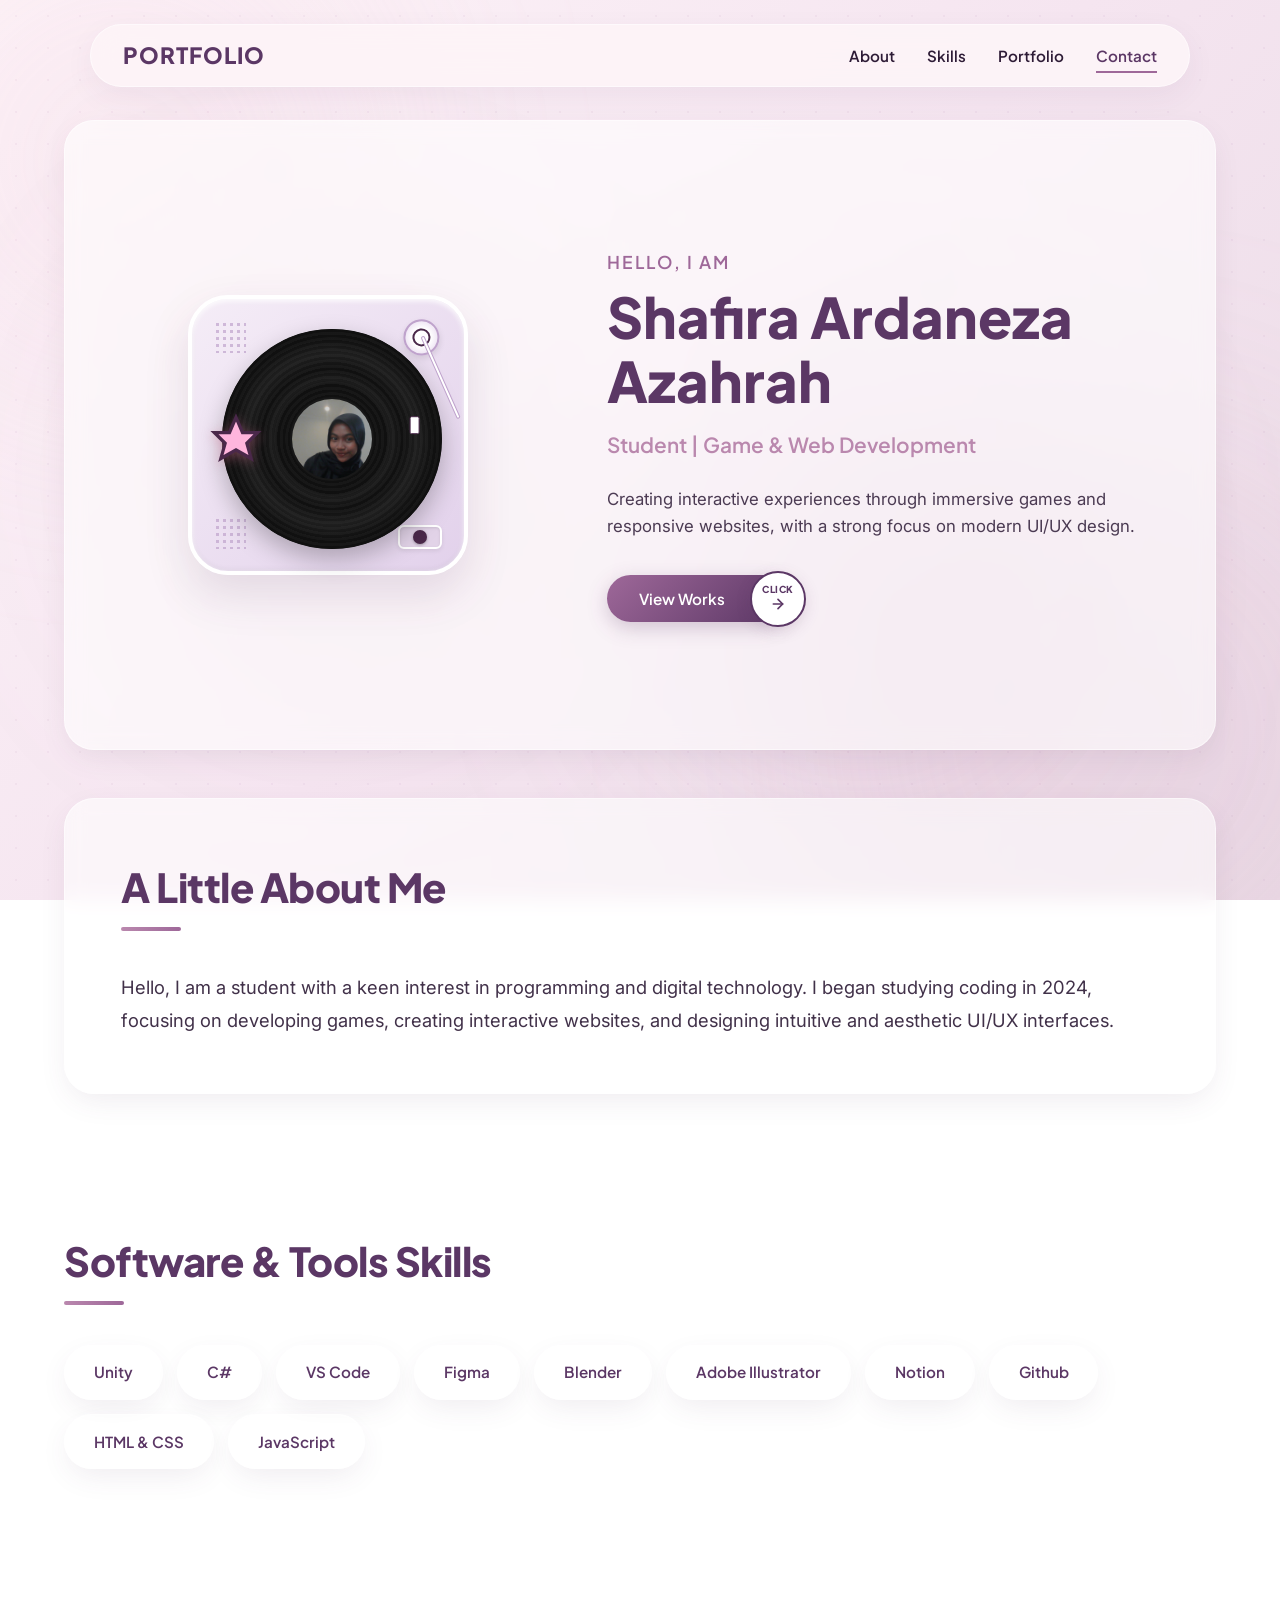
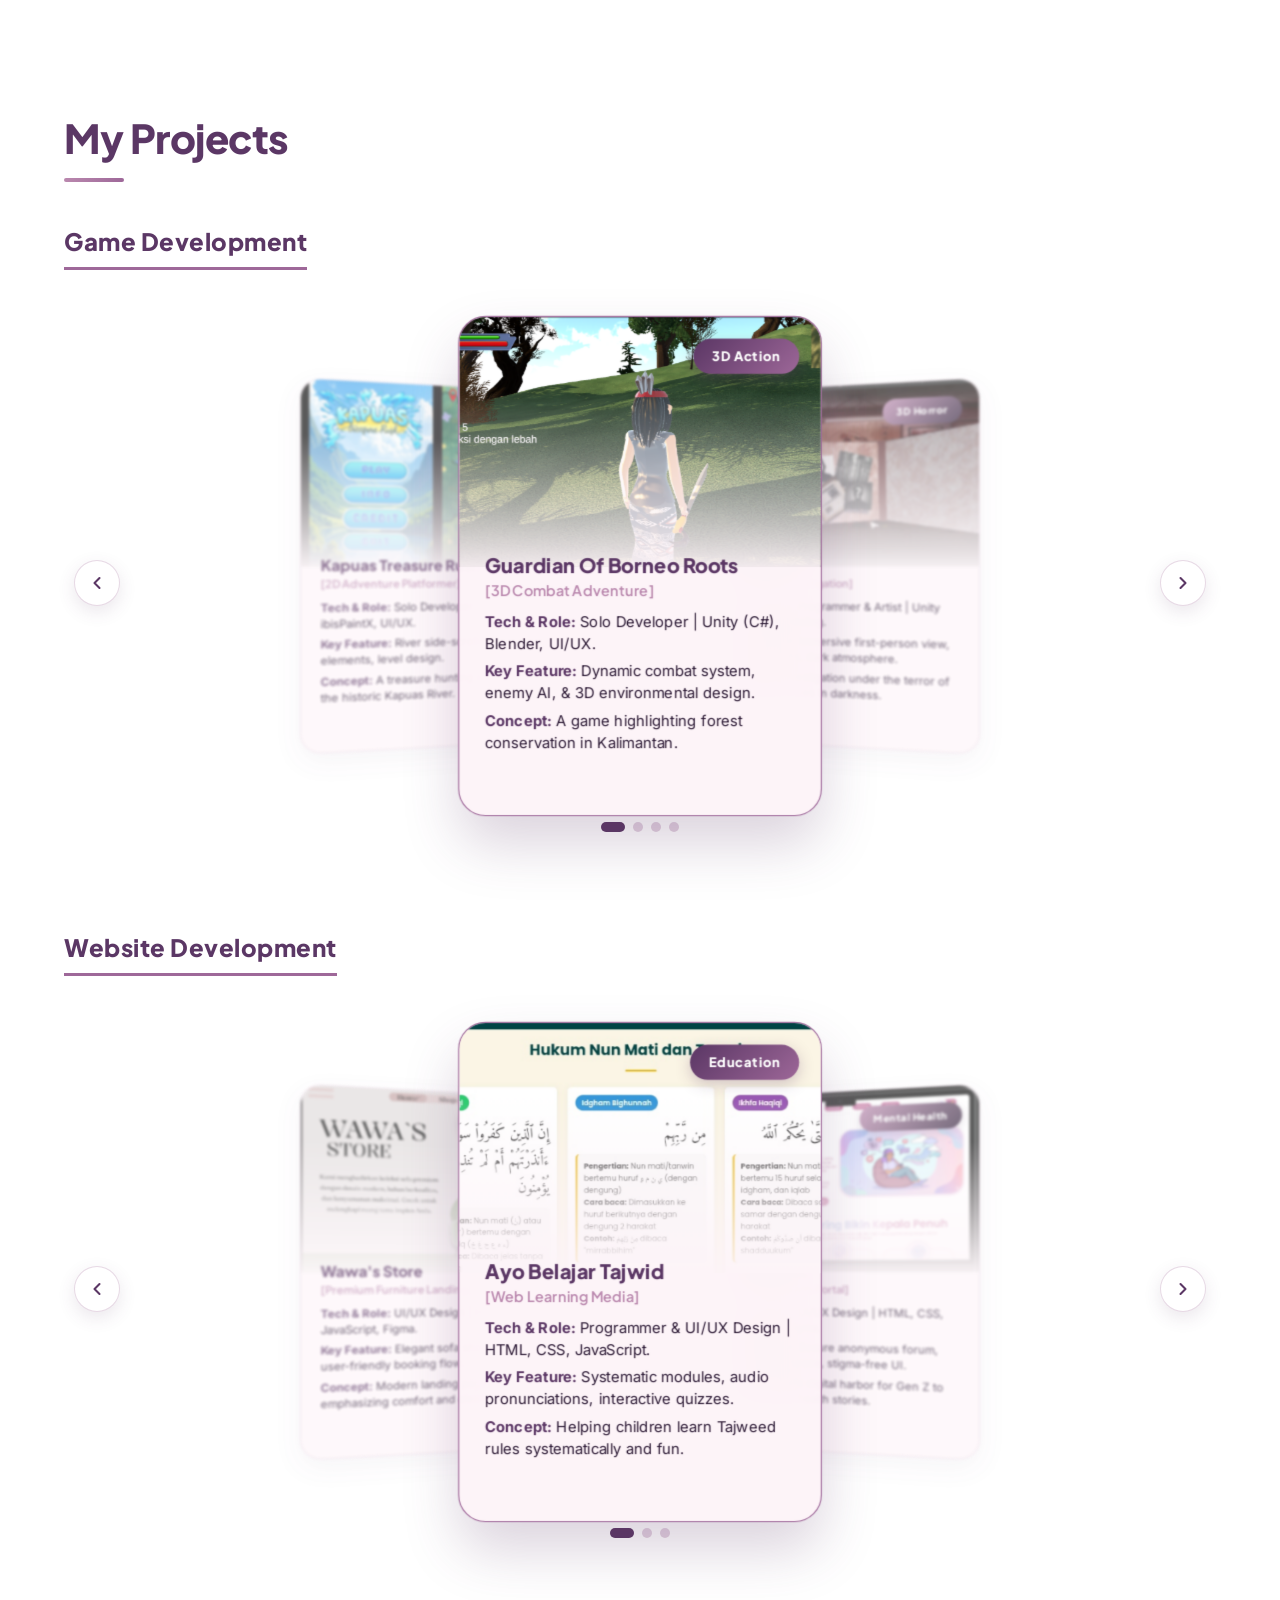
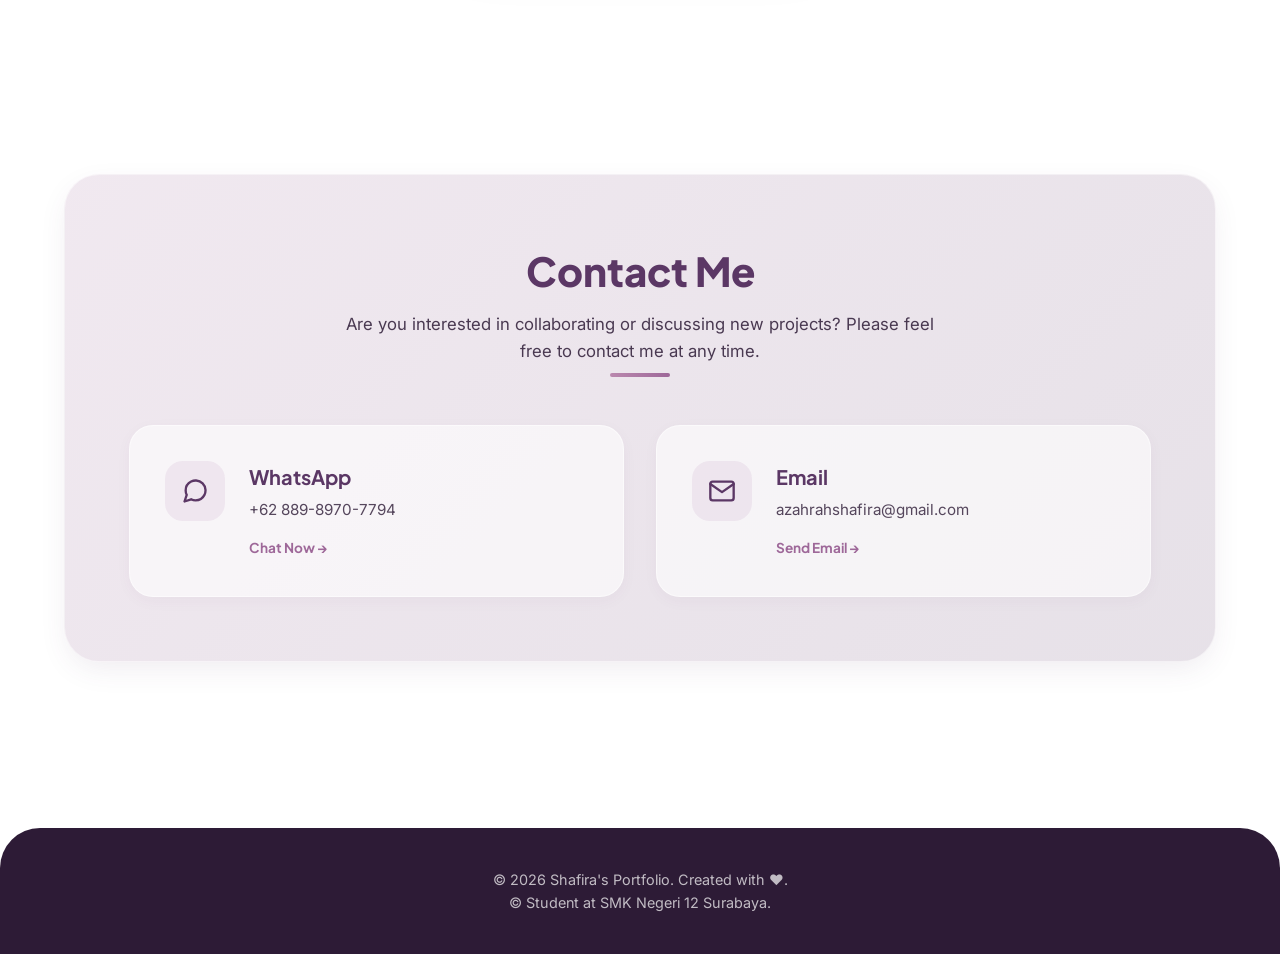
==== commit fcc25fb2: "Redesign portfolio section into 3D Music Album Carousel with smooth 3D cover flow, full-bleed images" ====
--- a/index.html
+++ b/index.html
@@ -10,7 +10,7 @@
   <link rel="preconnect" href="https://fonts.gstatic.com" crossorigin>
   <link href="https://fonts.googleapis.com/css2?family=Inter:wght@300;400;500;600;700&family=Plus+Jakarta+Sans:wght@400;500;600;700;800&display=swap" rel="stylesheet">
   
-  <link rel="stylesheet" href="style.css?v=5" />
+  <link rel="stylesheet" href="style.css?v=6" />
 </head>
 <body>
 
@@ -175,183 +175,173 @@
       <!-- Category 1: Game Portfolio -->
       <div class="portfolio-group">
         <h4 class="portfolio-group-title">Game Development</h4>
-        <div class="y2k-grid">
+        
+        <div class="album-carousel-container" id="gameCarousel">
+          <button class="carousel-nav-btn prev-btn" aria-label="Previous Game">
+            <svg xmlns="http://www.w3.org/2000/svg" width="20" height="20" viewBox="0 0 24 24" fill="none" stroke="currentColor" stroke-width="2.5" stroke-linecap="round" stroke-linejoin="round"><polyline points="15 18 9 12 15 6"></polyline></svg>
+          </button>
           
-          <!-- Card 1: Guardian of Borneo Roots -->
-          <div class="y2k-card play-trigger" id="openTeaserBtn">
-            <!-- Top badge -->
-            <div class="y2k-badge badge-green">3D Action</div>
-            
-            <div class="y2k-img-container">
-              <img src="GuardiabOfBorneoRoots2.png" alt="Guardian Of Borneo Roots">
-              <div class="y2k-img-overlay">
-                <span class="y2k-play-icon">
-                  <svg xmlns="http://www.w3.org/2000/svg" viewBox="0 0 24 24" fill="currentColor" width="24" height="24">
-                    <path d="M8 5v14l11-7z"/>
-                  </svg>
-                </span>
-                <span class="y2k-play-label">Watch Teaser</span>
-              </div>
-            </div>
-            
-            <div class="y2k-details">
-              <h5 class="y2k-title">Guardian Of Borneo Roots <span class="title-sub">[3D Combat Adventure]</span></h5>
-              <div class="y2k-meta">
-                <p><strong>Tech & Role:</strong> Solo Developer | Unity (C#), Blender, UI/UX.</p>
-                <p><strong>Key Feature:</strong> Dynamic combat system, enemy AI, & 3D environmental design.</p>
-                <p><strong>Concept:</strong> A game highlighting forest conservation in Kalimantan.</p>
-              </div>
-            </div>
-            
-            <!-- Bottom action bar -->
-            <div class="y2k-action-bar">
-              <button class="y2k-action-btn btn-green">Play Now</button>
-              <div class="y2k-stats">
-                <span class="stat-item">⭐ 5.0</span>
-              </div>
-            </div>
-          </div>
-
-          <!-- Card 2: Code 666 -->
-          <div class="y2k-card">
-            <div class="y2k-badge badge-purple">3D Horror</div>
-            <div class="y2k-img-container">
-              <img src="Code666.png" alt="Code 666">
-            </div>
-            <div class="y2k-details">
-              <h5 class="y2k-title">Code 666 <span class="title-sub">[3D Horror Investigation]</span></h5>
-              <div class="y2k-meta">
-                <p><strong>Tech & Role:</strong> Programmer & Artist | Unity (C#), 3D Modeling.</p>
-                <p><strong>Key Feature:</strong> Immersive first-person view, tense puzzles, dark atmosphere.</p>
-                <p><strong>Concept:</strong> Investigation under the terror of mysterious clues in darkness.</p>
-              </div>
-            </div>
-            <div class="y2k-action-bar">
-              <button class="y2k-action-btn btn-purple">Play Now</button>
-              <div class="y2k-stats">
-                <span class="stat-item">⭐ 4.8</span>
-              </div>
-            </div>
-          </div>
-
-          <!-- Card 3: Fruity Boomz -->
-          <div class="y2k-card">
-            <div class="y2k-badge badge-pink">Casual</div>
-            <div class="y2k-img-container">
-              <img src="FruityBoomz.jpg" alt="Fruity Boomz">
-            </div>
-            <div class="y2k-details">
-              <h5 class="y2k-title">Fruity Boomz <span class="title-sub">[2D Match-3 Casual]</span></h5>
-              <div class="y2k-meta">
-                <p><strong>Tech & Role:</strong> Artist | Unity (C#), ibisPaintX, UI Design.</p>
-                <p><strong>Key Feature:</strong> Sweet fruits theme, relaxed gameplay, bright visual graphics.</p>
-                <p><strong>Concept:</strong> Pop puzzle match-3 with fun and colorful fruits.</p>
-              </div>
-            </div>
-            <div class="y2k-action-bar">
-              <button class="y2k-action-btn btn-pink">Play Now</button>
-              <div class="y2k-stats">
-                <span class="stat-item">⭐ 4.5</span>
-              </div>
-            </div>
-          </div>
-
-          <!-- Card 4: Kapuas Treasure Rush -->
-          <div class="y2k-card">
-            <div class="y2k-badge badge-blue">2D Adventure</div>
-            <div class="y2k-img-container">
-              <img src="KapuasTreasureRush.jpg" alt="Kapuas Treasure Rush">
-            </div>
-            <div class="y2k-details">
-              <h5 class="y2k-title">Kapuas Treasure Rush <span class="title-sub">[2D Adventure Platformer]</span></h5>
-              <div class="y2k-meta">
-                <p><strong>Tech & Role:</strong> Solo Developer | Unity (C#), ibisPaintX, UI/UX.</p>
-                <p><strong>Key Feature:</strong> River side-scroller, cultural elements, level design.</p>
-                <p><strong>Concept:</strong> A treasure hunting journey along the historic Kapuas River.</p>
-              </div>
-            </div>
-            <div class="y2k-action-bar">
-              <button class="y2k-action-btn btn-blue">Play Now</button>
-              <div class="y2k-stats">
-                <span class="stat-item">⭐ 4.7</span>
-              </div>
+          <div class="album-carousel-stage">
+            <div class="album-carousel-track">
+
+              <!-- Card 1: Guardian of Borneo Roots -->
+              <div class="album-card play-trigger" id="openTeaserBtn" data-index="0">
+                <div class="album-badge">3D Action</div>
+                <div class="album-img-wrap">
+                  <img src="GuardiabOfBorneoRoots2.png" alt="Guardian Of Borneo Roots">
+                  <div class="album-img-gradient"></div>
+                  <div class="album-play-overlay">
+                    <span class="album-play-icon">
+                      <svg xmlns="http://www.w3.org/2000/svg" viewBox="0 0 24 24" fill="currentColor" width="24" height="24">
+                        <path d="M8 5v14l11-7z"/>
+                      </svg>
+                    </span>
+                    <span class="album-play-label">Watch Teaser</span>
+                  </div>
+                </div>
+                <div class="album-details">
+                  <h5 class="album-title">Guardian Of Borneo Roots <span class="title-sub">[3D Combat Adventure]</span></h5>
+                  <div class="album-meta">
+                    <p><strong>Tech & Role:</strong> Solo Developer | Unity (C#), Blender, UI/UX.</p>
+                    <p><strong>Key Feature:</strong> Dynamic combat system, enemy AI, & 3D environmental design.</p>
+                    <p><strong>Concept:</strong> A game highlighting forest conservation in Kalimantan.</p>
+                  </div>
+                </div>
+              </div>
+
+              <!-- Card 2: Code 666 -->
+              <div class="album-card" data-index="1">
+                <div class="album-badge badge-alt">3D Horror</div>
+                <div class="album-img-wrap">
+                  <img src="Code666.png" alt="Code 666">
+                  <div class="album-img-gradient"></div>
+                </div>
+                <div class="album-details">
+                  <h5 class="album-title">Code 666 <span class="title-sub">[3D Horror Investigation]</span></h5>
+                  <div class="album-meta">
+                    <p><strong>Tech & Role:</strong> Programmer & Artist | Unity (C#), 3D Modeling.</p>
+                    <p><strong>Key Feature:</strong> Immersive first-person view, tense puzzles, dark atmosphere.</p>
+                    <p><strong>Concept:</strong> Investigation under the terror of mysterious clues in darkness.</p>
+                  </div>
+                </div>
+              </div>
+
+              <!-- Card 3: Fruity Boomz -->
+              <div class="album-card" data-index="2">
+                <div class="album-badge">Casual</div>
+                <div class="album-img-wrap">
+                  <img src="FruityBoomz.jpg" alt="Fruity Boomz">
+                  <div class="album-img-gradient"></div>
+                </div>
+                <div class="album-details">
+                  <h5 class="album-title">Fruity Boomz <span class="title-sub">[2D Match-3 Casual]</span></h5>
+                  <div class="album-meta">
+                    <p><strong>Tech & Role:</strong> Artist | Unity (C#), ibisPaintX, UI Design.</p>
+                    <p><strong>Key Feature:</strong> Sweet fruits theme, relaxed gameplay, bright visual graphics.</p>
+                    <p><strong>Concept:</strong> Pop puzzle match-3 with fun and colorful fruits.</p>
+                  </div>
+                </div>
+              </div>
+
+              <!-- Card 4: Kapuas Treasure Rush -->
+              <div class="album-card" data-index="3">
+                <div class="album-badge badge-alt">2D Adventure</div>
+                <div class="album-img-wrap">
+                  <img src="KapuasTreasureRush.jpg" alt="Kapuas Treasure Rush">
+                  <div class="album-img-gradient"></div>
+                </div>
+                <div class="album-details">
+                  <h5 class="album-title">Kapuas Treasure Rush <span class="title-sub">[2D Adventure Platformer]</span></h5>
+                  <div class="album-meta">
+                    <p><strong>Tech & Role:</strong> Solo Developer | Unity (C#), ibisPaintX, UI/UX.</p>
+                    <p><strong>Key Feature:</strong> River side-scroller, cultural elements, level design.</p>
+                    <p><strong>Concept:</strong> A treasure hunting journey along the historic Kapuas River.</p>
+                  </div>
+                </div>
+              </div>
+
             </div>
           </div>
           
+          <button class="carousel-nav-btn next-btn" aria-label="Next Game">
+            <svg xmlns="http://www.w3.org/2000/svg" width="20" height="20" viewBox="0 0 24 24" fill="none" stroke="currentColor" stroke-width="2.5" stroke-linecap="round" stroke-linejoin="round"><polyline points="9 18 15 12 9 6"></polyline></svg>
+          </button>
+
+          <div class="carousel-dots"></div>
         </div>
       </div>
 
       <!-- Category 2: Website Portfolio -->
       <div class="portfolio-group" style="margin-top: 4rem;">
         <h4 class="portfolio-group-title">Website Development</h4>
-        <div class="y2k-grid">
+        
+        <div class="album-carousel-container" id="webCarousel">
+          <button class="carousel-nav-btn prev-btn" aria-label="Previous Website">
+            <svg xmlns="http://www.w3.org/2000/svg" width="20" height="20" viewBox="0 0 24 24" fill="none" stroke="currentColor" stroke-width="2.5" stroke-linecap="round" stroke-linejoin="round"><polyline points="15 18 9 12 15 6"></polyline></svg>
+          </button>
           
-          <!-- Card 1: Ayo Belajar Tajwid -->
-          <div class="y2k-card">
-            <div class="y2k-badge badge-yellow">Education</div>
-            <div class="y2k-img-container">
-              <img src="Tajwid.png" alt="Ayo Belajar Tajwid">
-            </div>
-            <div class="y2k-details">
-              <h5 class="y2k-title">Ayo Belajar Tajwid <span class="title-sub">[Web Learning Media]</span></h5>
-              <div class="y2k-meta">
-                <p><strong>Tech & Role:</strong> Programmer & UI/UX Design | HTML, CSS, JavaScript.</p>
-                <p><strong>Key Feature:</strong> Systematic modules, audio pronunciations, interactive quizzes.</p>
-                <p><strong>Concept:</strong> Helping children learn Tajweed rules systematically and fun.</p>
-              </div>
-            </div>
-            <div class="y2k-action-bar">
-              <button class="y2k-action-btn btn-yellow">Play Now</button>
-              <div class="y2k-stats">
-                <span class="stat-item">⭐ 5.0</span>
-              </div>
+          <div class="album-carousel-stage">
+            <div class="album-carousel-track">
+
+              <!-- Card 1: Ayo Belajar Tajwid -->
+              <div class="album-card" data-index="0">
+                <div class="album-badge">Education</div>
+                <div class="album-img-wrap">
+                  <img src="Tajwid.png" alt="Ayo Belajar Tajwid">
+                  <div class="album-img-gradient"></div>
+                </div>
+                <div class="album-details">
+                  <h5 class="album-title">Ayo Belajar Tajwid <span class="title-sub">[Web Learning Media]</span></h5>
+                  <div class="album-meta">
+                    <p><strong>Tech & Role:</strong> Programmer & UI/UX Design | HTML, CSS, JavaScript.</p>
+                    <p><strong>Key Feature:</strong> Systematic modules, audio pronunciations, interactive quizzes.</p>
+                    <p><strong>Concept:</strong> Helping children learn Tajweed rules systematically and fun.</p>
+                  </div>
+                </div>
+              </div>
+
+              <!-- Card 2: KEMENGEZ -->
+              <div class="album-card" data-index="1">
+                <div class="album-badge badge-alt">Mental Health</div>
+                <div class="album-img-wrap">
+                  <img src="Kemengez.png" alt="KEMENGEZ">
+                  <div class="album-img-gradient"></div>
+                </div>
+                <div class="album-details">
+                  <h5 class="album-title">KEMENGEZ <span class="title-sub">[Z-Mental Health Portal]</span></h5>
+                  <div class="album-meta">
+                    <p><strong>Tech & Role:</strong> UI/UX Design | HTML, CSS, JavaScript, Figma.</p>
+                    <p><strong>Key Feature:</strong> Secure anonymous forum, educational space, stigma-free UI.</p>
+                    <p><strong>Concept:</strong> Safe digital harbor for Gen Z to share mental health stories.</p>
+                  </div>
+                </div>
+              </div>
+
+              <!-- Card 3: Wawa's Store -->
+              <div class="album-card" data-index="2">
+                <div class="album-badge">E-Commerce</div>
+                <div class="album-img-wrap">
+                  <img src="WawasStore.png" alt="Wawa's Store">
+                  <div class="album-img-gradient"></div>
+                </div>
+                <div class="album-details">
+                  <h5 class="album-title">Wawa's Store <span class="title-sub">[Premium Furniture Landing]</span></h5>
+                  <div class="album-meta">
+                    <p><strong>Tech & Role:</strong> UI/UX Design | HTML, CSS, JavaScript, Figma.</p>
+                    <p><strong>Key Feature:</strong> Elegant sofa showcases, user-friendly booking flow.</p>
+                    <p><strong>Concept:</strong> Modern landing page emphasizing comfort and clean aesthetics.</p>
+                  </div>
+                </div>
+              </div>
+
             </div>
           </div>
 
-          <!-- Card 2: KEMENGEZ -->
-          <div class="y2k-card">
-            <div class="y2k-badge badge-teal">Mental Health</div>
-            <div class="y2k-img-container">
-              <img src="Kemengez.png" alt="KEMENGEZ">
-            </div>
-            <div class="y2k-details">
-              <h5 class="y2k-title">KEMENGEZ <span class="title-sub">[Z-Mental Health Portal]</span></h5>
-              <div class="y2k-meta">
-                <p><strong>Tech & Role:</strong> UI/UX Design | HTML, CSS, JavaScript, Figma.</p>
-                <p><strong>Key Feature:</strong> Secure anonymous forum, educational space, stigma-free UI.</p>
-                <p><strong>Concept:</strong> Safe digital harbor for Gen Z to share mental health stories.</p>
-              </div>
-            </div>
-            <div class="y2k-action-bar">
-              <button class="y2k-action-btn btn-teal">Play Now</button>
-              <div class="y2k-stats">
-                <span class="stat-item">⭐ 4.9</span>
-              </div>
-            </div>
-          </div>
-
-          <!-- Card 3: Wawa's Store -->
-          <div class="y2k-card">
-            <div class="y2k-badge badge-lavender">E-Commerce</div>
-            <div class="y2k-img-container">
-              <img src="WawasStore.png" alt="Wawa's Store">
-            </div>
-            <div class="y2k-details">
-              <h5 class="y2k-title">Wawa's Store <span class="title-sub">[Premium Furniture Landing]</span></h5>
-              <div class="y2k-meta">
-                <p><strong>Tech & Role:</strong> UI/UX Design | HTML, CSS, JavaScript, Figma.</p>
-                <p><strong>Key Feature:</strong> Elegant sofa showcases, user-friendly booking flow.</p>
-                <p><strong>Concept:</strong> Modern landing page emphasizing comfort and clean aesthetics.</p>
-              </div>
-            </div>
-            <div class="y2k-action-bar">
-              <button class="y2k-action-btn btn-lavender">Play Now</button>
-              <div class="y2k-stats">
-                <span class="stat-item">⭐ 4.6</span>
-              </div>
-            </div>
-          </div>
-
+          <button class="carousel-nav-btn next-btn" aria-label="Next Website">
+            <svg xmlns="http://www.w3.org/2000/svg" width="20" height="20" viewBox="0 0 24 24" fill="none" stroke="currentColor" stroke-width="2.5" stroke-linecap="round" stroke-linejoin="round"><polyline points="9 18 15 12 9 6"></polyline></svg>
+          </button>
+
+          <div class="carousel-dots"></div>
         </div>
       </div>
     </section>
--- a/style.css
+++ b/style.css
@@ -1147,9 +1147,9 @@
   }
 }
 
-/* ================== Y2K PORTFOLIO GRID & CARD SYSTEM ================== */
+/* ================== 3D MUSIC ALBUM CAROUSEL SYSTEM ================== */
 .portfolio-group {
-  margin-top: 2rem;
+  margin-top: 2.5rem;
 }
 
 .portfolio-group-title {
@@ -1165,80 +1165,111 @@
   letter-spacing: 0.5px;
 }
 
-.y2k-grid {
-  display: grid;
-  grid-template-columns: repeat(auto-fill, minmax(260px, 1fr));
-  gap: 2rem;
-  margin-top: 1rem;
-}
-
-.y2k-card {
+.album-carousel-container {
   position: relative;
-  background: rgba(253, 244, 248, 0.6);
-  border: 1px solid rgba(158, 104, 153, 0.12);
+  width: 100%;
+  padding: 1.5rem 0 2rem 0;
+  display: flex;
+  flex-direction: column;
+  align-items: center;
+  user-select: none;
+}
+
+.album-carousel-stage {
+  width: 100%;
+  max-width: 960px;
+  height: 480px;
+  position: relative;
+  perspective: 1200px;
+  display: flex;
+  align-items: center;
+  justify-content: center;
+}
+
+.album-carousel-track {
+  width: 100%;
+  height: 100%;
+  position: relative;
+  transform-style: preserve-3d;
+  display: flex;
+  align-items: center;
+  justify-content: center;
+}
+
+/* Individual Album Card */
+.album-card {
+  position: absolute;
+  width: 320px;
+  height: 440px;
+  background: rgba(253, 244, 248, 0.95);
+  border: 1px solid rgba(158, 104, 153, 0.2);
   border-radius: 24px;
-  padding: 1.1rem;
+  padding: 0;
+  overflow: hidden;
+  box-shadow: 0 10px 30px rgba(91, 55, 101, 0.08);
+  backdrop-filter: blur(15px);
+  -webkit-backdrop-filter: blur(15px);
+  transition: transform 0.6s cubic-bezier(0.25, 1, 0.5, 1), 
+              opacity 0.6s cubic-bezier(0.25, 1, 0.5, 1), 
+              filter 0.6s cubic-bezier(0.25, 1, 0.5, 1),
+              box-shadow 0.6s ease,
+              border-color 0.4s ease;
+  cursor: pointer;
   display: flex;
   flex-direction: column;
-  justify-content: space-between;
-  transition: transform 0.4s cubic-bezier(0.165, 0.84, 0.44, 1), box-shadow 0.4s cubic-bezier(0.165, 0.84, 0.44, 1), border-color 0.4s ease;
-  box-shadow: 0 10px 25px rgba(91, 55, 101, 0.04);
-  backdrop-filter: blur(10px);
-  -webkit-backdrop-filter: blur(10px);
-}
-
-.y2k-card:hover {
-  transform: translateY(-8px);
-  box-shadow: 0 20px 40px rgba(91, 55, 101, 0.1);
-  border-color: var(--purple-mid);
-}
-
-.y2k-badge {
-  position: absolute;
-  top: 1.6rem;
-  right: 1.6rem;
-  z-index: 5;
-  padding: 0.35rem 0.9rem;
+  will-change: transform, opacity, filter;
+}
+
+/* Category Badge - Unified Color Palette */
+.album-badge {
+  position: absolute;
+  top: 1.2rem;
+  right: 1.2rem;
+  z-index: 10;
+  padding: 0.4rem 1rem;
   border-radius: 50px;
   font-family: var(--font-title);
   font-size: 0.72rem;
   font-weight: 800;
   color: #ffffff;
-  box-shadow: 0 4px 10px rgba(0, 0, 0, 0.1);
+  background: linear-gradient(135deg, var(--purple-dark), var(--purple-mid));
+  box-shadow: 0 4px 12px rgba(91, 55, 101, 0.25);
   letter-spacing: 0.5px;
 }
 
-/* Badge Color Gradients */
-.badge-green { background: linear-gradient(135deg, #4ade80, #22c55e); }
-.badge-purple { background: linear-gradient(135deg, #a855f7, #7e22ce); }
-.badge-pink { background: linear-gradient(135deg, #f472b6, #db2777); }
-.badge-blue { background: linear-gradient(135deg, #60a5fa, #2563eb); }
-.badge-yellow { background: linear-gradient(135deg, #facc15, #ca8a04); color: #331f00; }
-.badge-teal { background: linear-gradient(135deg, #2dd4bf, #0d9488); }
-.badge-lavender { background: linear-gradient(135deg, #c084fc, #9333ea); }
-
-.y2k-img-container {
-  width: 100%;
-  height: 180px;
-  border-radius: 18px;
+.album-badge.badge-alt {
+  background: linear-gradient(135deg, var(--mauve), var(--purple-deep));
+}
+
+/* Full Bleed Image Container & Gradient Fade */
+.album-img-wrap {
+  width: 100%;
+  height: 220px;
+  position: relative;
   overflow: hidden;
-  position: relative;
-  background: #e2d1eb;
-  margin-bottom: 1rem;
-}
-
-.y2k-img-container img {
+  background: var(--purple-mid);
+}
+
+.album-img-wrap img {
   width: 100%;
   height: 100%;
   object-fit: cover;
-  transition: transform 0.6s cubic-bezier(0.165, 0.84, 0.44, 1);
-}
-
-.y2k-card:hover .y2k-img-container img {
-  transform: scale(1.05);
-}
-
-.y2k-img-overlay {
+  display: block;
+  transition: transform 0.6s ease;
+}
+
+/* Smooth Gradient Overlay fading image into details */
+.album-img-gradient {
+  position: absolute;
+  bottom: 0;
+  left: 0;
+  width: 100%;
+  height: 70%;
+  background: linear-gradient(to bottom, rgba(253, 244, 248, 0) 0%, rgba(253, 244, 248, 0.95) 100%);
+  pointer-events: none;
+}
+
+.album-play-overlay {
   position: absolute;
   top: 0;
   left: 0;
@@ -1252,55 +1283,62 @@
   align-items: center;
   justify-content: center;
   gap: 0.4rem;
-  z-index: 2;
-}
-
-.y2k-card:hover .y2k-img-overlay {
+  z-index: 5;
+}
+
+.album-card:hover .album-play-overlay {
   opacity: 1;
 }
 
-.y2k-play-icon {
-  width: 44px;
-  height: 44px;
+.album-play-icon {
+  width: 48px;
+  height: 48px;
   background: #ffffff;
   border-radius: 50%;
   display: flex;
   align-items: center;
   justify-content: center;
   color: var(--purple-dark);
-  box-shadow: 0 4px 15px rgba(91, 55, 101, 0.25);
+  box-shadow: 0 4px 15px rgba(91, 55, 101, 0.3);
   transform: scale(0.9);
   transition: transform 0.3s cubic-bezier(0.175, 0.885, 0.32, 1.275);
 }
 
-.y2k-card:hover .y2k-play-icon {
-  transform: scale(1);
-}
-
-.y2k-play-label {
+.album-card:hover .album-play-icon {
+  transform: scale(1.05);
+}
+
+.album-play-label {
   color: #ffffff;
   font-family: var(--font-title);
   font-size: 0.75rem;
   font-weight: 700;
   letter-spacing: 0.5px;
-  text-shadow: 0 2px 4px rgba(0, 0, 0, 0.4);
-}
-
-.y2k-details {
-  margin-bottom: 1rem;
-  flex-grow: 1;
-}
-
-.y2k-title {
-  font-family: var(--font-title);
-  font-size: 1.08rem;
+  text-shadow: 0 2px 4px rgba(0,0,0,0.5);
+}
+
+/* Card Text Details */
+.album-details {
+  padding: 0 1.4rem 1.4rem 1.4rem;
+  flex: 1;
+  display: flex;
+  flex-direction: column;
+  justify-content: flex-start;
+  margin-top: -0.8rem;
+  position: relative;
+  z-index: 6;
+}
+
+.album-title {
+  font-family: var(--font-title);
+  font-size: 1.1rem;
   font-weight: 800;
   color: var(--purple-dark);
   margin-bottom: 0.6rem;
-  line-height: 1.35;
-}
-
-.title-sub {
+  line-height: 1.3;
+}
+
+.album-title .title-sub {
   font-size: 0.8rem;
   font-weight: 600;
   color: var(--mauve);
@@ -1308,59 +1346,156 @@
   margin-top: 0.15rem;
 }
 
-.y2k-meta p {
+.album-meta p {
   font-size: 0.82rem;
   color: var(--purple-deep);
   margin-bottom: 0.35rem;
   line-height: 1.45;
 }
 
-.y2k-meta strong {
-  color: var(--purple-dark);
-}
-
-.y2k-action-bar {
-  display: flex;
-  align-items: center;
-  justify-content: space-between;
-  margin-top: 0.5rem;
-}
-
-.y2k-action-btn {
-  padding: 0.55rem 1.3rem;
-  border-radius: 50px;
-  border: none;
-  font-family: var(--font-title);
-  font-size: 0.8rem;
-  font-weight: 800;
-  color: #ffffff;
+.album-meta strong {
+  color: var(--purple-dark);
+}
+
+/* 3D Carousel Navigation Buttons */
+.carousel-nav-btn {
+  position: absolute;
+  top: 50%;
+  transform: translateY(-50%);
+  width: 46px;
+  height: 46px;
+  border-radius: 50%;
+  background: var(--white);
+  border: 1px solid rgba(158, 104, 153, 0.25);
+  color: var(--purple-dark);
+  display: flex;
+  align-items: center;
+  justify-content: center;
+  box-shadow: 0 6px 18px rgba(91, 55, 101, 0.12);
   cursor: pointer;
-  transition: transform 0.3s cubic-bezier(0.175, 0.885, 0.32, 1.275), box-shadow 0.3s ease;
-}
-
-.y2k-action-btn:hover {
-  transform: scale(1.04);
-}
-
-/* Button Color Gradients */
-.btn-green { background: linear-gradient(135deg, #22c55e, #16a34a); }
-.btn-purple { background: linear-gradient(135deg, #a855f7, #9333ea); }
-.btn-pink { background: linear-gradient(135deg, #f472b6, #e91e63); }
-.btn-blue { background: linear-gradient(135deg, #60a5fa, #3b82f6); }
-.btn-yellow { background: linear-gradient(135deg, #facc15, #eab308); color: #331f00; }
-.btn-teal { background: linear-gradient(135deg, #2dd4bf, #14b8a6); }
-.btn-lavender { background: linear-gradient(135deg, #c084fc, #a855f7); }
-
-.y2k-stats {
-  display: flex;
-  align-items: center;
-}
-
-.stat-item {
-  font-family: var(--font-title);
-  font-size: 0.82rem;
-  font-weight: 700;
-  color: var(--purple-mid);
+  z-index: 20;
+  transition: all 0.3s cubic-bezier(0.175, 0.885, 0.32, 1.275);
+}
+
+.carousel-nav-btn.prev-btn { left: 10px; }
+.carousel-nav-btn.next-btn { right: 10px; }
+
+.carousel-nav-btn:hover {
+  transform: translateY(-50%) scale(1.1);
+  background: var(--purple-dark);
+  color: var(--white);
+  box-shadow: 0 10px 25px rgba(91, 55, 101, 0.25);
+}
+
+/* Dots Indicator */
+.carousel-dots {
+  display: flex;
+  gap: 0.5rem;
+  margin-top: 1rem;
+}
+
+.carousel-dot {
+  width: 10px;
+  height: 10px;
+  border-radius: 50%;
+  background: rgba(158, 104, 153, 0.3);
+  cursor: pointer;
+  transition: all 0.3s ease;
+}
+
+.carousel-dot.active {
+  width: 24px;
+  border-radius: 10px;
+  background: var(--purple-dark);
+}
+
+/* 3D Position Classes applied dynamically by JS */
+.album-card.active-card {
+  transform: translateX(0) scale(1.08) translateZ(60px) rotateY(0deg);
+  opacity: 1;
+  z-index: 10;
+  filter: none;
+  box-shadow: 0 25px 50px rgba(91, 55, 101, 0.22);
+  border-color: var(--purple-mid);
+}
+
+.album-card.prev-card {
+  transform: translateX(-65%) scale(0.85) translateZ(-40px) rotateY(18deg);
+  opacity: 0.65;
+  z-index: 5;
+  filter: blur(1.5px);
+}
+
+.album-card.next-card {
+  transform: translateX(65%) scale(0.85) translateZ(-40px) rotateY(-18deg);
+  opacity: 0.65;
+  z-index: 5;
+  filter: blur(1.5px);
+}
+
+.album-card.far-prev-card {
+  transform: translateX(-110%) scale(0.7) translateZ(-80px) rotateY(28deg);
+  opacity: 0;
+  z-index: 1;
+  pointer-events: none;
+}
+
+.album-card.far-next-card {
+  transform: translateX(110%) scale(0.7) translateZ(-80px) rotateY(-28deg);
+  opacity: 0;
+  z-index: 1;
+  pointer-events: none;
+}
+
+/* Responsive Overrides */
+@media (max-width: 768px) {
+  .album-carousel-stage {
+    height: 450px;
+  }
+
+  .album-card {
+    width: 280px;
+    height: 410px;
+  }
+
+  .album-img-wrap {
+    height: 190px;
+  }
+
+  .album-card.prev-card {
+    transform: translateX(-48%) scale(0.82) rotateY(14deg);
+    opacity: 0.45;
+  }
+
+  .album-card.next-card {
+    transform: translateX(48%) scale(0.82) rotateY(-14deg);
+    opacity: 0.45;
+  }
+
+  .carousel-nav-btn {
+    width: 38px;
+    height: 38px;
+  }
+  
+  .carousel-nav-btn.prev-btn { left: 0px; }
+  .carousel-nav-btn.next-btn { right: 0px; }
+}
+
+@media (max-width: 480px) {
+  .album-card {
+    width: 250px;
+    height: 390px;
+  }
+
+  .album-card.prev-card {
+    transform: translateX(-35%) scale(0.75) rotateY(10deg);
+    opacity: 0.25;
+  }
+
+  .album-card.next-card {
+    transform: translateX(35%) scale(0.75) rotateY(-10deg);
+    opacity: 0.25;
+  }
 }
 
 /* ================== BACKGROUND DECORATIONS ================== */
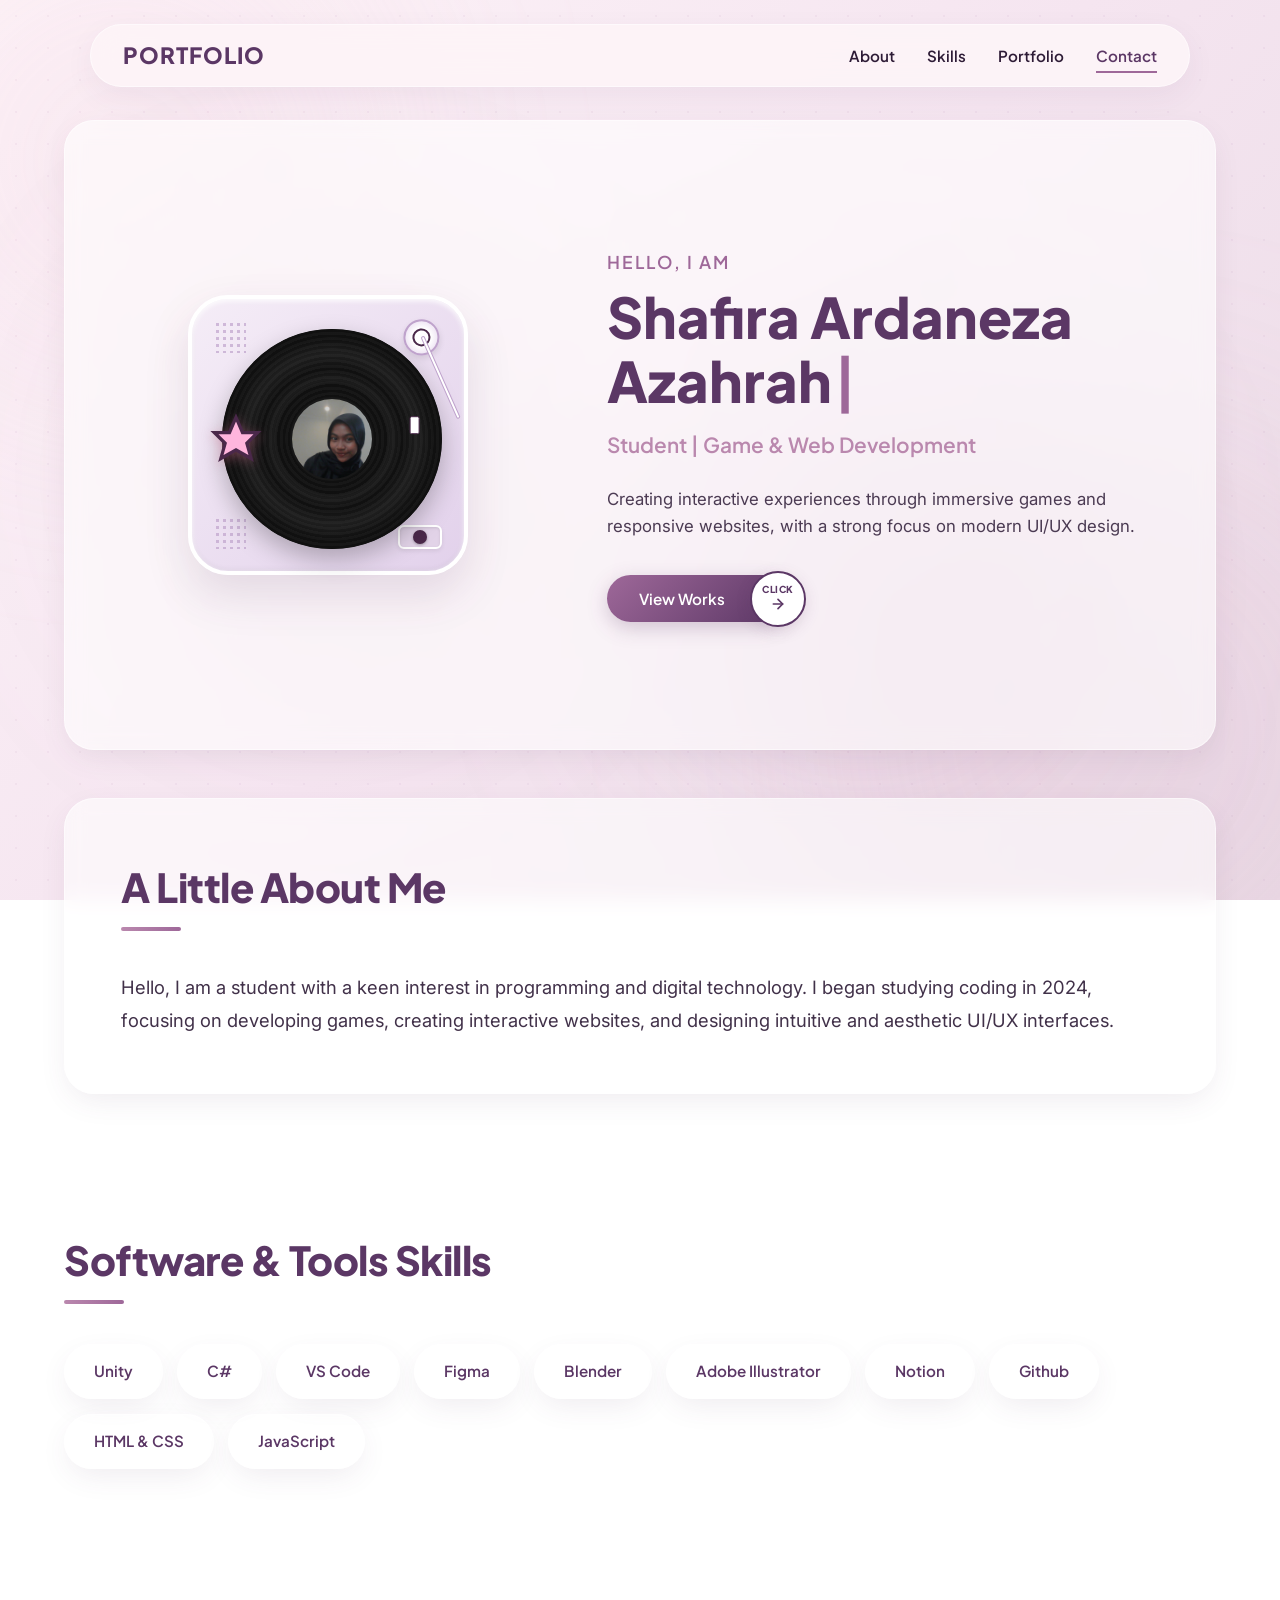
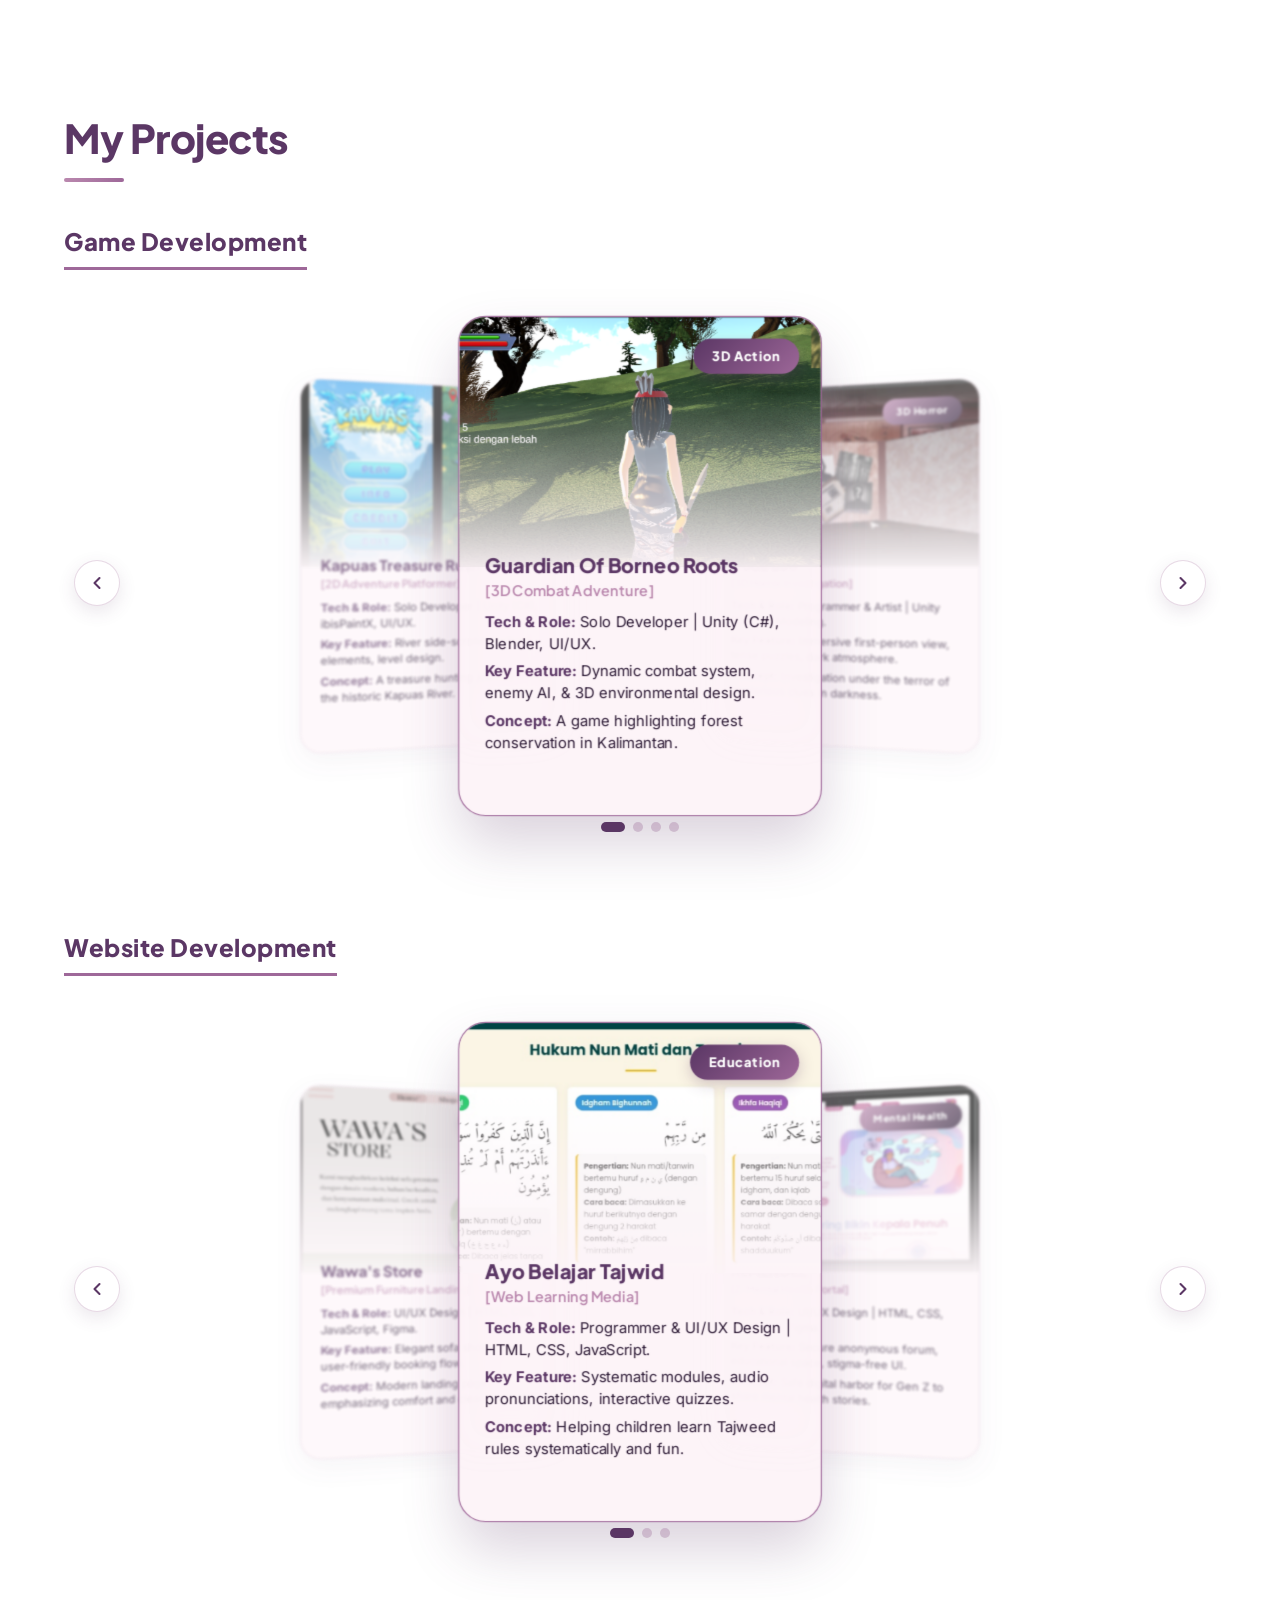
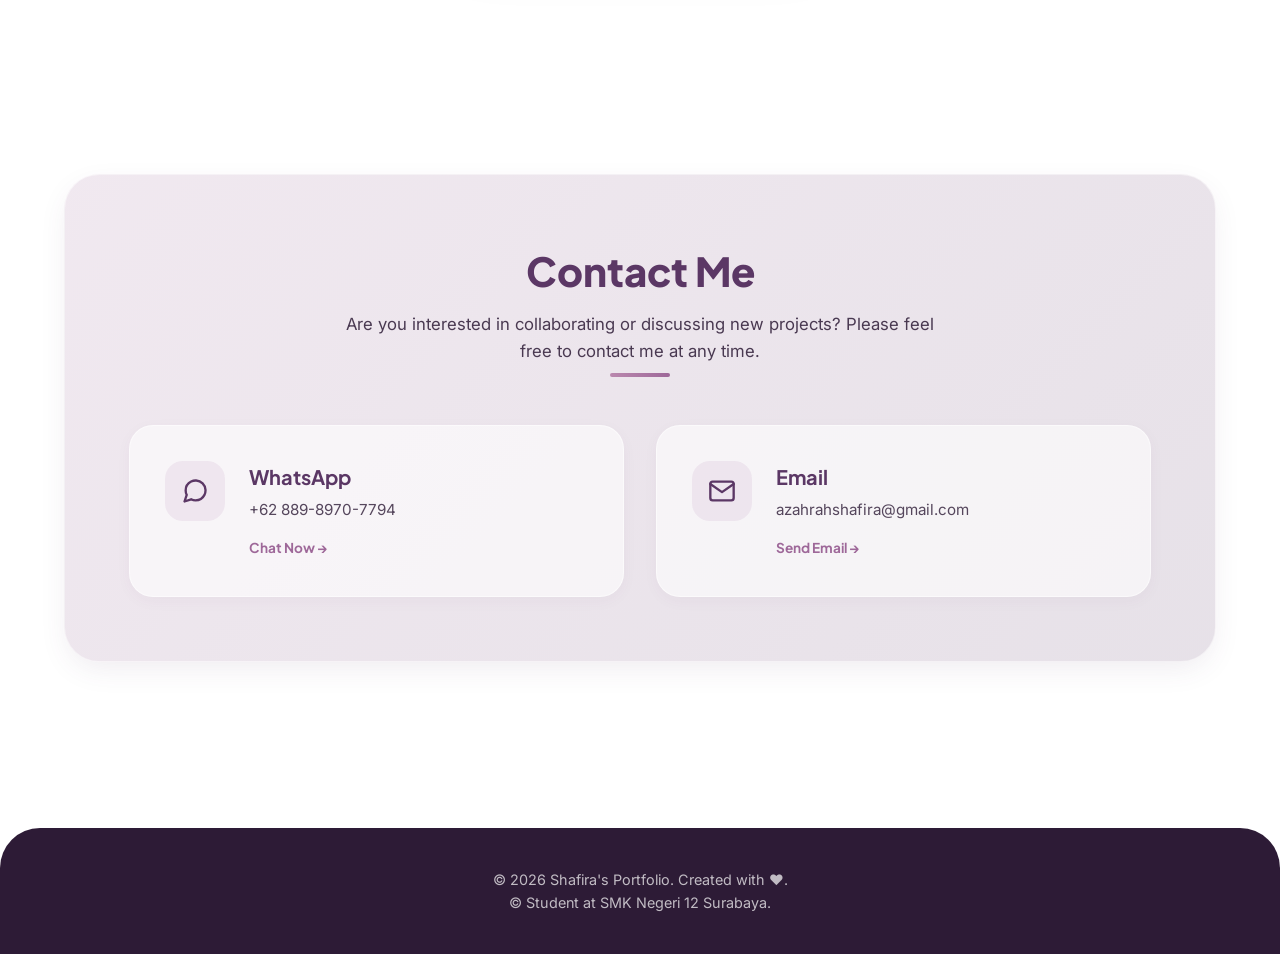
==== commit 9ae9543f: "Add Scroll Reveal Observer, Stagger Animations for skills, Typewriter effect for Hero Name, and Card" ====
--- a/index.html
+++ b/index.html
@@ -10,7 +10,7 @@
   <link rel="preconnect" href="https://fonts.gstatic.com" crossorigin>
   <link href="https://fonts.googleapis.com/css2?family=Inter:wght@300;400;500;600;700&family=Plus+Jakarta+Sans:wght@400;500;600;700;800&display=swap" rel="stylesheet">
   
-  <link rel="stylesheet" href="style.css?v=6" />
+  <link rel="stylesheet" href="style.css?v=7" />
 </head>
 <body>
 
@@ -97,7 +97,7 @@
       <!-- HERO TEXT (Right) -->
       <div class="hero-text">
         <span class="hero-greeting">Hello, I am</span>
-        <h2>Shafira Ardaneza Azahrah</h2>
+        <h2 class="hero-name"><span id="typewriterText">Shafira Ardaneza Azahrah</span><span class="typewriter-cursor" id="typewriterCursor">|</span></h2>
         <p class="hero-subtitle">Student | Game &amp; Web Development</p>
         <p class="hero-desc">Creating interactive experiences through immersive games and responsive websites, with a strong focus on modern UI/UX design.</p>
         <div class="btn-wrapper">
--- a/style.css
+++ b/style.css
@@ -1419,6 +1419,17 @@
   border-color: var(--purple-mid);
 }
 
+/* Hover Micro-Interactions on Active Project Card */
+.album-card.active-card:hover {
+  transform: translateX(0) scale(1.12) translateZ(70px) rotateY(0deg) !important;
+  box-shadow: 0 30px 60px rgba(91, 55, 101, 0.28) !important;
+  border-color: var(--pink-soft) !important;
+}
+
+.album-card.active-card:hover .album-img-wrap img {
+  transform: scale(1.08);
+}
+
 .album-card.prev-card {
   transform: translateX(-65%) scale(0.85) translateZ(-40px) rotateY(18deg);
   opacity: 0.65;
@@ -1445,6 +1456,50 @@
   opacity: 0;
   z-index: 1;
   pointer-events: none;
+}
+
+/* Typewriter Cursor */
+.typewriter-cursor {
+  display: inline-block;
+  color: var(--purple-mid);
+  font-weight: 700;
+  margin-left: 2px;
+  animation: blinkCursor 0.8s infinite;
+}
+
+@keyframes blinkCursor {
+  0%, 100% { opacity: 1; }
+  50% { opacity: 0; }
+}
+
+/* ================== SCROLL REVEAL & STAGGER ANIMATIONS ================== */
+.reveal-section {
+  opacity: 0;
+  transform: translateY(35px);
+  transition: opacity 0.75s cubic-bezier(0.16, 1, 0.3, 1), transform 0.75s cubic-bezier(0.16, 1, 0.3, 1);
+  will-change: opacity, transform;
+}
+
+.reveal-section.is-revealed {
+  opacity: 1;
+  transform: translateY(0);
+}
+
+/* Stagger Animation for Skills */
+.skill {
+  opacity: 0;
+  transform: scale(0.85) translateY(15px);
+  transition: opacity 0.45s cubic-bezier(0.175, 0.885, 0.32, 1.275), 
+              transform 0.45s cubic-bezier(0.175, 0.885, 0.32, 1.275),
+              background 0.3s ease,
+              border-color 0.3s ease,
+              box-shadow 0.3s ease;
+  will-change: opacity, transform;
+}
+
+.section-skills.is-revealed .skill {
+  opacity: 1;
+  transform: scale(1) translateY(0);
 }
 
 /* Responsive Overrides */
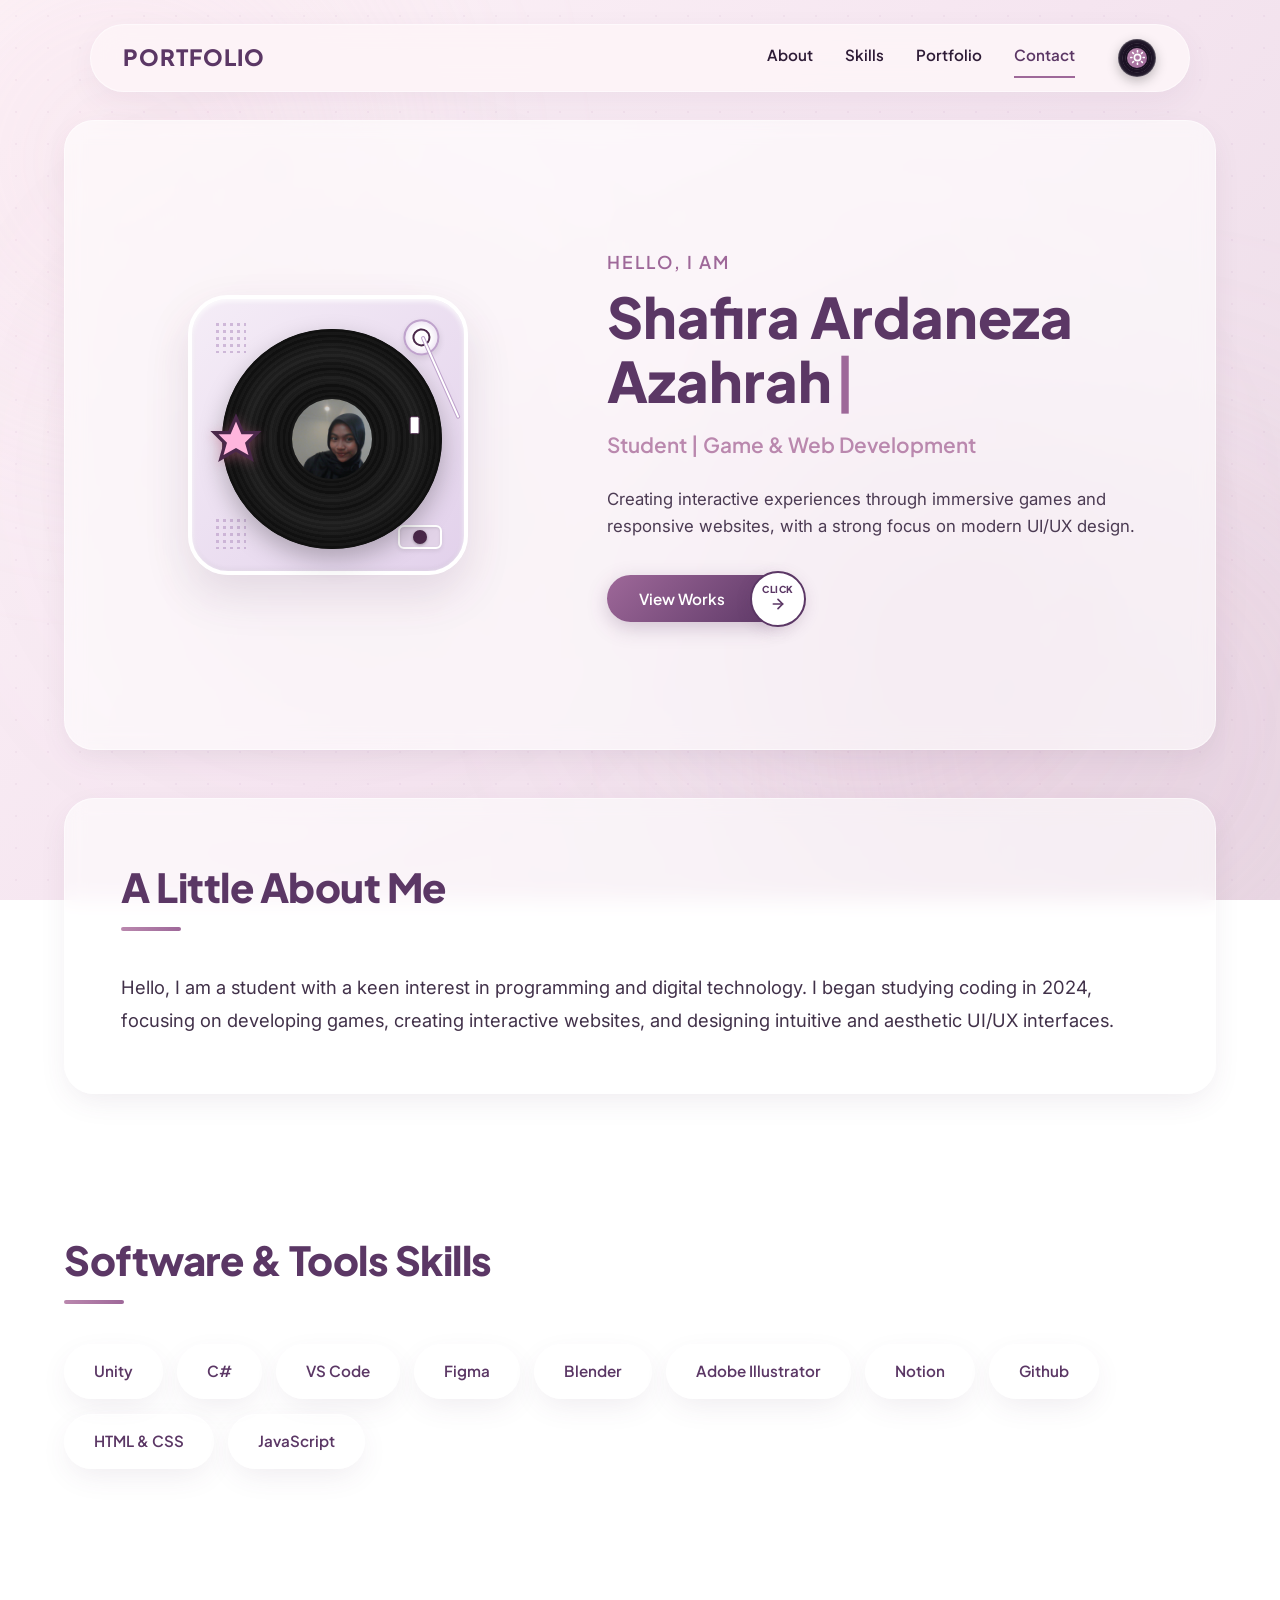
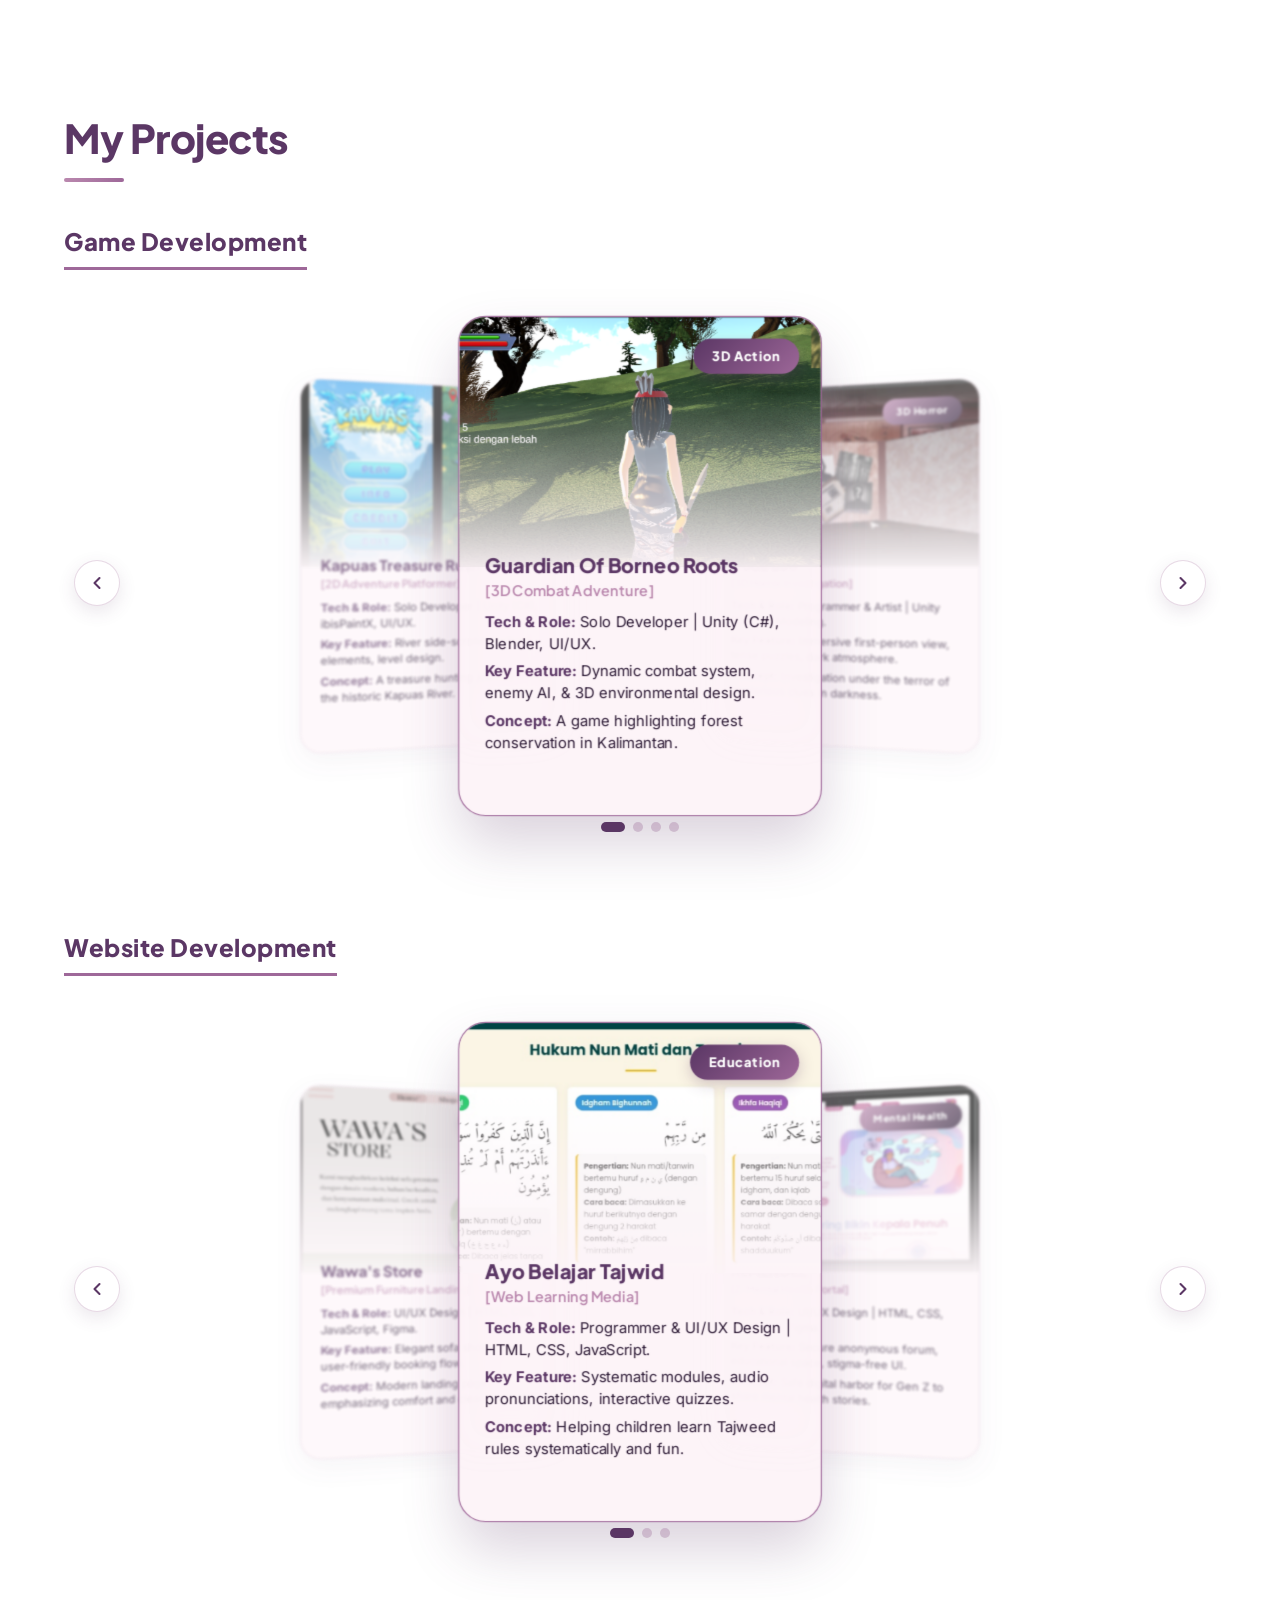
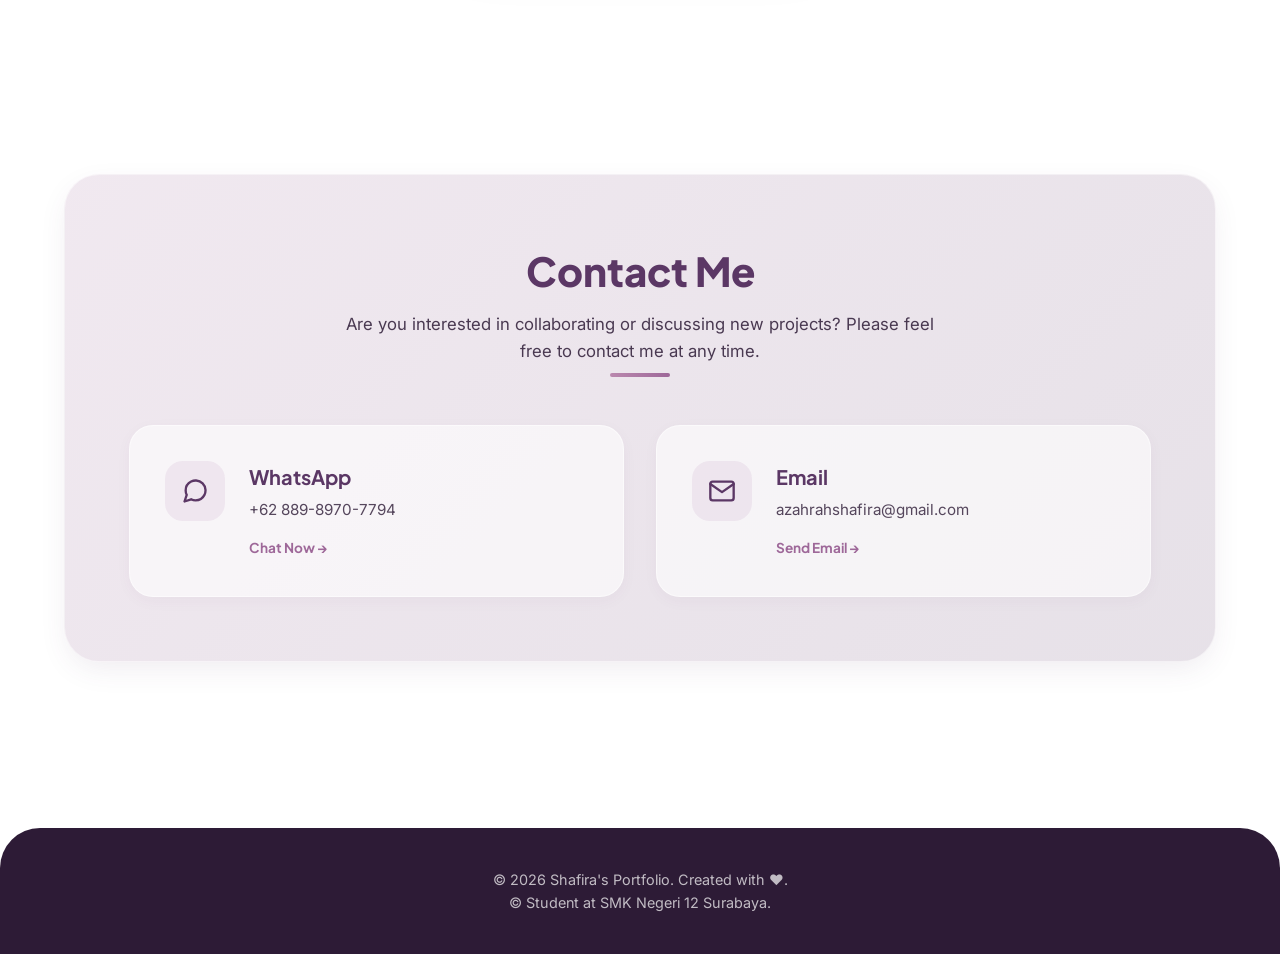
==== commit 0e488468: "Add Dark & Light Mode theme system with custom Vinyl Record Toggle button, smooth color transitions," ====
--- a/index.html
+++ b/index.html
@@ -10,7 +10,7 @@
   <link rel="preconnect" href="https://fonts.gstatic.com" crossorigin>
   <link href="https://fonts.googleapis.com/css2?family=Inter:wght@300;400;500;600;700&family=Plus+Jakarta+Sans:wght@400;500;600;700;800&display=swap" rel="stylesheet">
   
-  <link rel="stylesheet" href="style.css?v=7" />
+  <link rel="stylesheet" href="style.css?v=8" />
 </head>
 <body>
 
@@ -44,6 +44,31 @@
         <a href="#skills" class="nav-link">Skills</a>
         <a href="#portfolio" class="nav-link">Portfolio</a>
         <a href="#contact" class="nav-link">Contact</a>
+        
+        <!-- Vinyl Record Theme Toggle Button -->
+        <button class="theme-toggle-vinyl" id="themeToggle" aria-label="Toggle Dark/Light Mode" title="Toggle Theme">
+          <div class="vinyl-mini-record">
+            <div class="vinyl-mini-grooves"></div>
+            <div class="vinyl-mini-label">
+              <!-- Sun Icon for Light Mode -->
+              <svg class="sun-icon" xmlns="http://www.w3.org/2000/svg" width="15" height="15" viewBox="0 0 24 24" fill="none" stroke="currentColor" stroke-width="2.5" stroke-linecap="round" stroke-linejoin="round">
+                <circle cx="12" cy="12" r="5"></circle>
+                <line x1="12" y1="1" x2="12" y2="3"></line>
+                <line x1="12" y1="21" x2="12" y2="23"></line>
+                <line x1="4.22" y1="4.22" x2="5.64" y2="5.64"></line>
+                <line x1="18.36" y1="18.36" x2="19.78" y2="19.78"></line>
+                <line x1="1" y1="12" x2="3" y2="12"></line>
+                <line x1="21" y1="12" x2="23" y2="12"></line>
+                <line x1="4.22" y1="19.78" x2="5.64" y2="18.36"></line>
+                <line x1="18.36" y1="5.64" x2="19.78" y2="4.22"></line>
+              </svg>
+              <!-- Moon Icon for Dark Mode -->
+              <svg class="moon-icon" xmlns="http://www.w3.org/2000/svg" width="15" height="15" viewBox="0 0 24 24" fill="none" stroke="currentColor" stroke-width="2.5" stroke-linecap="round" stroke-linejoin="round">
+                <path d="M21 12.79A9 9 0 1 1 11.21 3 7 7 0 0 0 21 12.79z"></path>
+              </svg>
+            </div>
+          </div>
+        </button>
       </nav>
     </div>
   </header>
--- a/style.css
+++ b/style.css
@@ -1,5 +1,5 @@
-/* ================== BRAND COLOR SYSTEM ================== */
-:root {
+/* ================== BRAND COLOR SYSTEM & THEME VARIABLES ================== */
+:root, [data-theme="light"] {
   --pink-cream: #FDF4F8; /* Soft base background */
   --pink-light: #F7D6E6; /* Pastel pink highlights */
   --pink-soft:  #E8BFD5; /* Accent pink */
@@ -8,6 +8,11 @@
   --purple-dark:#5B3765; /* Brand primary */
   --purple-deep:#2D1B36; /* High contrast body text / background accents */
   --white:      #ffffff;
+  
+  --body-bg: linear-gradient(135deg, #FDF4F8 0%, #F5E5F0 50%, #EADBE6 100%);
+  --text-main: #2D1B36;
+  --text-title: #5B3765;
+  --card-bg-solid: rgba(253, 244, 248, 0.95);
   
   /* Glassmorphism Styles */
   --glass-bg: rgba(255, 255, 255, 0.6);
@@ -20,6 +25,28 @@
   --font-body: 'Inter', sans-serif;
 }
 
+[data-theme="dark"] {
+  --pink-cream: #12091c;
+  --pink-light: #3a1e38;
+  --pink-soft:  #9e5e89;
+  --mauve:      #c794bc;
+  --purple-mid: #b87eb3;
+  --purple-dark:#e8b8ed; /* High contrast headings in dark mode */
+  --purple-deep:#f3e8f8; /* Crisp body text in dark mode */
+  --white:      #1c1029;
+  
+  --body-bg: linear-gradient(135deg, #0e0717 0%, #170d24 50%, #1e1130 100%);
+  --text-main: #f0e2f5;
+  --text-title: #f7e8fb;
+  --card-bg-solid: rgba(26, 15, 38, 0.95);
+  
+  /* Dark Glassmorphism Styles */
+  --glass-bg: rgba(26, 15, 38, 0.78);
+  --glass-border: rgba(158, 104, 153, 0.3);
+  --glass-shadow: 0 10px 35px -5px rgba(0, 0, 0, 0.5);
+  --card-hover-shadow: 0 20px 45px -10px rgba(184, 126, 179, 0.25);
+}
+
 /* ================== GLOBAL STYLES ================== */
 * {
   margin: 0;
@@ -33,18 +60,14 @@
 }
 
 body {
-  background: linear-gradient(
-    135deg,
-    #FDF4F8 0%,
-    #F5E5F0 50%,
-    #EADBE6 100%
-  );
+  background: var(--body-bg);
   background-attachment: fixed;
-  color: var(--purple-deep);
+  color: var(--text-main);
   font-family: var(--font-body);
   line-height: 1.6;
   overflow-x: hidden;
   -webkit-font-smoothing: antialiased;
+  transition: background 0.4s ease, color 0.4s ease, border-color 0.4s ease;
 }
 
 /* Custom Scrollbar */
@@ -1502,6 +1525,196 @@
   transform: scale(1) translateY(0);
 }
 
+/* ================== VINYL RECORD THEME TOGGLE BUTTON ================== */
+.theme-toggle-vinyl {
+  background: transparent;
+  border: none;
+  cursor: pointer;
+  padding: 0;
+  margin-left: 0.6rem;
+  display: flex;
+  align-items: center;
+  justify-content: center;
+  outline: none;
+  border-radius: 50%;
+  position: relative;
+  width: 40px;
+  height: 40px;
+  flex-shrink: 0;
+  transition: transform 0.3s ease;
+}
+
+.theme-toggle-vinyl:hover {
+  transform: scale(1.1);
+}
+
+.vinyl-mini-record {
+  width: 38px;
+  height: 38px;
+  border-radius: 50%;
+  background: radial-gradient(circle, #281c33 0%, #120a1a 100%);
+  border: 1px solid rgba(255, 255, 255, 0.25);
+  box-shadow: 0 4px 12px rgba(0, 0, 0, 0.25), inset 0 0 4px rgba(255, 255, 255, 0.15);
+  position: relative;
+  display: flex;
+  align-items: center;
+  justify-content: center;
+  overflow: hidden;
+  transition: box-shadow 0.4s ease;
+}
+
+.vinyl-mini-grooves {
+  position: absolute;
+  top: 3px;
+  left: 3px;
+  right: 3px;
+  bottom: 3px;
+  border-radius: 50%;
+  background: repeating-radial-gradient(
+    circle at center,
+    transparent 0px,
+    transparent 2px,
+    rgba(255, 255, 255, 0.1) 2.5px,
+    transparent 3px
+  );
+  pointer-events: none;
+}
+
+.vinyl-mini-label {
+  width: 20px;
+  height: 20px;
+  border-radius: 50%;
+  background: linear-gradient(135deg, var(--mauve), var(--purple-mid));
+  display: flex;
+  align-items: center;
+  justify-content: center;
+  color: #ffffff;
+  position: relative;
+  z-index: 2;
+  box-shadow: 0 0 6px rgba(0, 0, 0, 0.4);
+  transition: background 0.4s ease;
+}
+
+.theme-toggle-vinyl .sun-icon,
+.theme-toggle-vinyl .moon-icon {
+  position: absolute;
+  transition: opacity 0.4s ease, transform 0.4s ease;
+}
+
+[data-theme="light"] .theme-toggle-vinyl .sun-icon {
+  opacity: 1;
+  transform: scale(1) rotate(0deg);
+  color: #ffffff;
+}
+[data-theme="light"] .theme-toggle-vinyl .moon-icon {
+  opacity: 0;
+  transform: scale(0.4) rotate(-90deg);
+}
+
+[data-theme="dark"] .theme-toggle-vinyl .sun-icon {
+  opacity: 0;
+  transform: scale(0.4) rotate(90deg);
+}
+[data-theme="dark"] .theme-toggle-vinyl .moon-icon {
+  opacity: 1;
+  transform: scale(1) rotate(0deg);
+  color: #ffffff;
+}
+
+.theme-toggle-vinyl.is-spinning .vinyl-mini-record {
+  animation: vinylSpinClick 0.5s ease-in-out;
+}
+
+@keyframes vinylSpinClick {
+  0% {
+    transform: rotate(0deg) scale(1);
+    box-shadow: 0 0 0 0 var(--purple-mid);
+  }
+  50% {
+    transform: rotate(180deg) scale(1.15);
+    box-shadow: 0 0 18px 4px var(--mauve);
+  }
+  100% {
+    transform: rotate(360deg) scale(1);
+    box-shadow: 0 4px 12px rgba(0, 0, 0, 0.25);
+  }
+}
+
+/* ================== DARK MODE COMPONENT OVERRIDES ================== */
+[data-theme="dark"] .album-card {
+  background: var(--card-bg-solid);
+  border-color: rgba(158, 104, 153, 0.25);
+}
+
+[data-theme="dark"] .album-img-gradient {
+  background: linear-gradient(to bottom, rgba(26, 15, 38, 0) 0%, rgba(26, 15, 38, 0.95) 100%);
+}
+
+[data-theme="dark"] .album-title {
+  color: var(--text-title);
+}
+
+[data-theme="dark"] .album-meta p {
+  color: var(--text-main);
+}
+
+[data-theme="dark"] .album-meta strong {
+  color: var(--purple-dark);
+}
+
+[data-theme="dark"] .skill {
+  background: rgba(38, 22, 54, 0.85);
+  border-color: rgba(158, 104, 153, 0.3);
+  color: #f0e2f5;
+}
+
+[data-theme="dark"] .contact-item {
+  background: rgba(38, 22, 54, 0.85);
+  border-color: rgba(158, 104, 153, 0.3);
+  color: #f0e2f5;
+}
+
+[data-theme="dark"] .contact-item h4 {
+  color: var(--purple-dark);
+}
+
+[data-theme="dark"] .contact-item p {
+  color: #f0e2f5;
+}
+
+[data-theme="dark"] .section-header h3 {
+  color: var(--purple-dark);
+}
+
+[data-theme="dark"] .hero-title, 
+[data-theme="dark"] .hero-name {
+  color: var(--purple-dark);
+}
+
+[data-theme="dark"] .hero-desc, 
+[data-theme="dark"] .about-text {
+  color: #f0e2f5;
+}
+
+[data-theme="dark"] .turntable-ctrl {
+  background: #180f24;
+}
+
+[data-theme="dark"] .carousel-nav-btn {
+  background: rgba(38, 22, 54, 0.9);
+  border-color: rgba(158, 104, 153, 0.35);
+  color: var(--purple-dark);
+}
+
+[data-theme="dark"] .carousel-nav-btn:hover {
+  background: var(--purple-dark);
+  color: #12091c;
+}
+
+[data-theme="dark"] footer {
+  color: #c7a7cf;
+}
+
 /* Responsive Overrides */
 @media (max-width: 768px) {
   .album-carousel-stage {
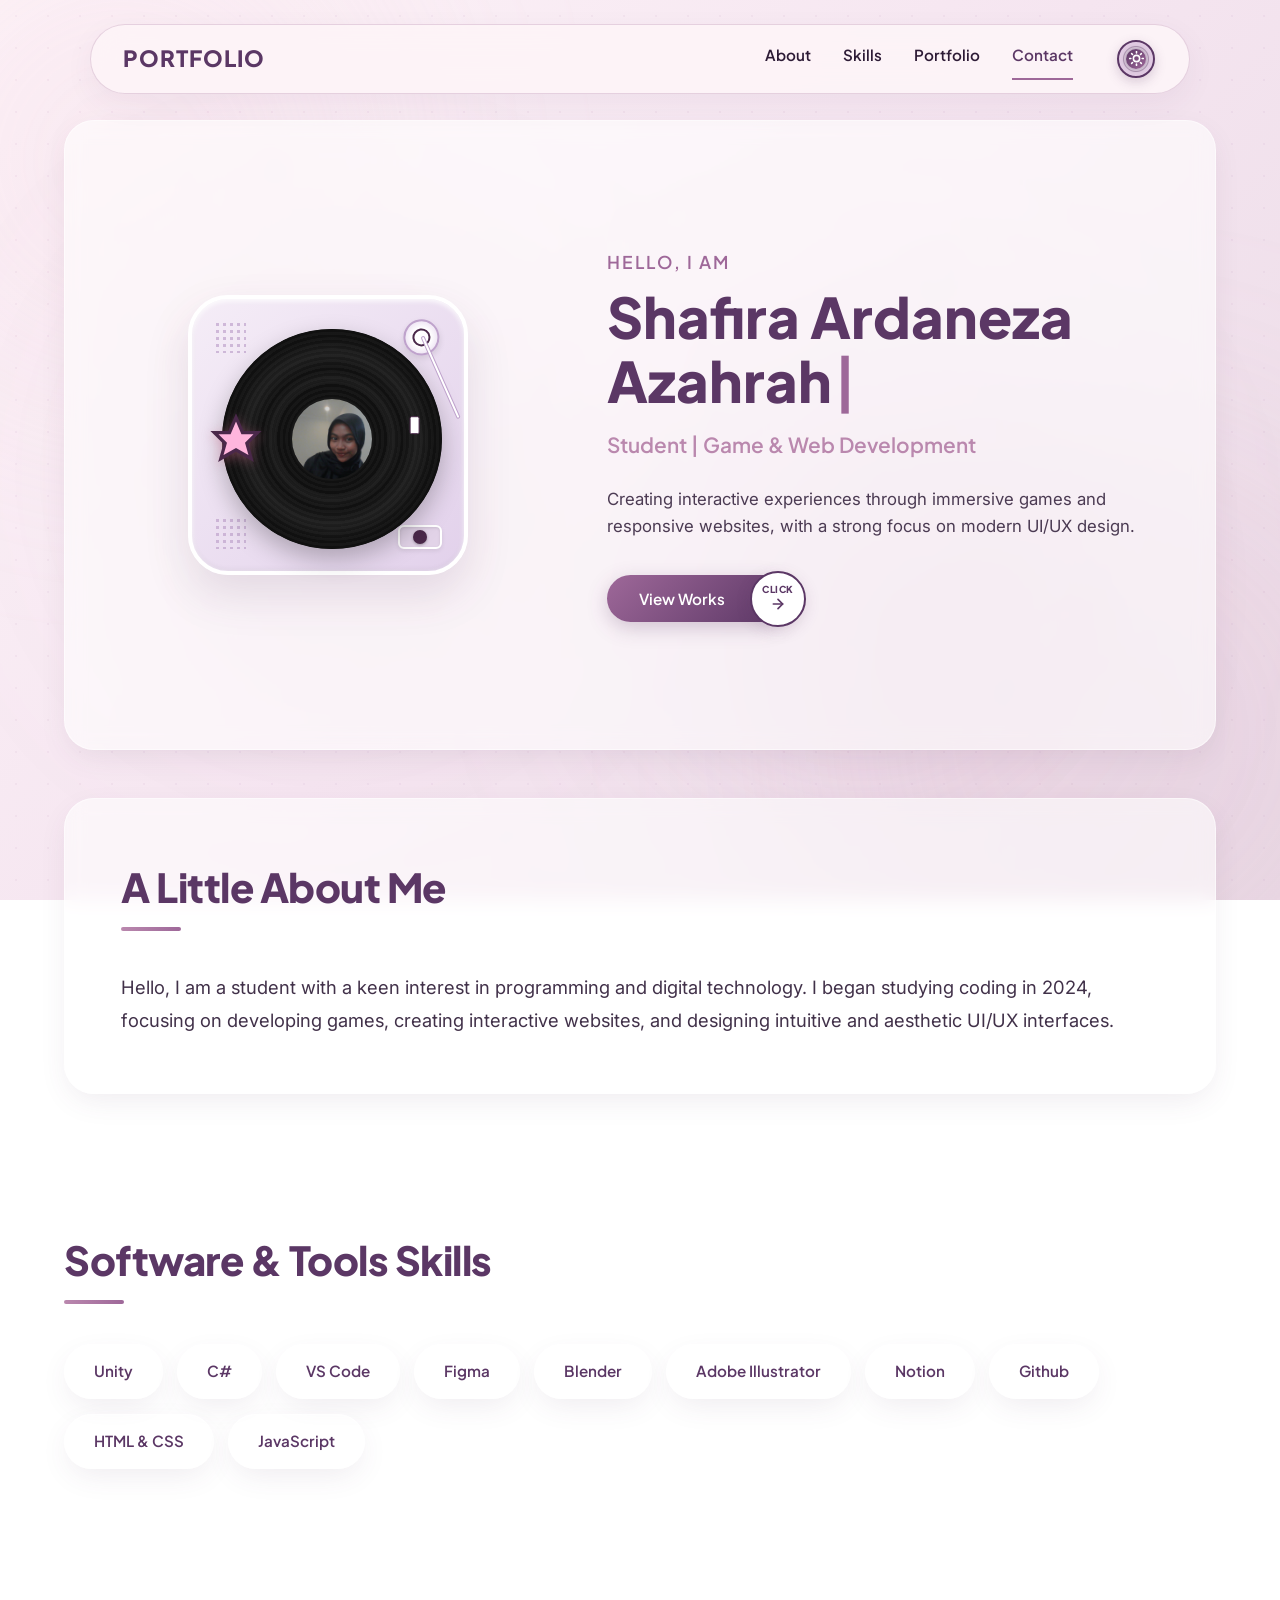
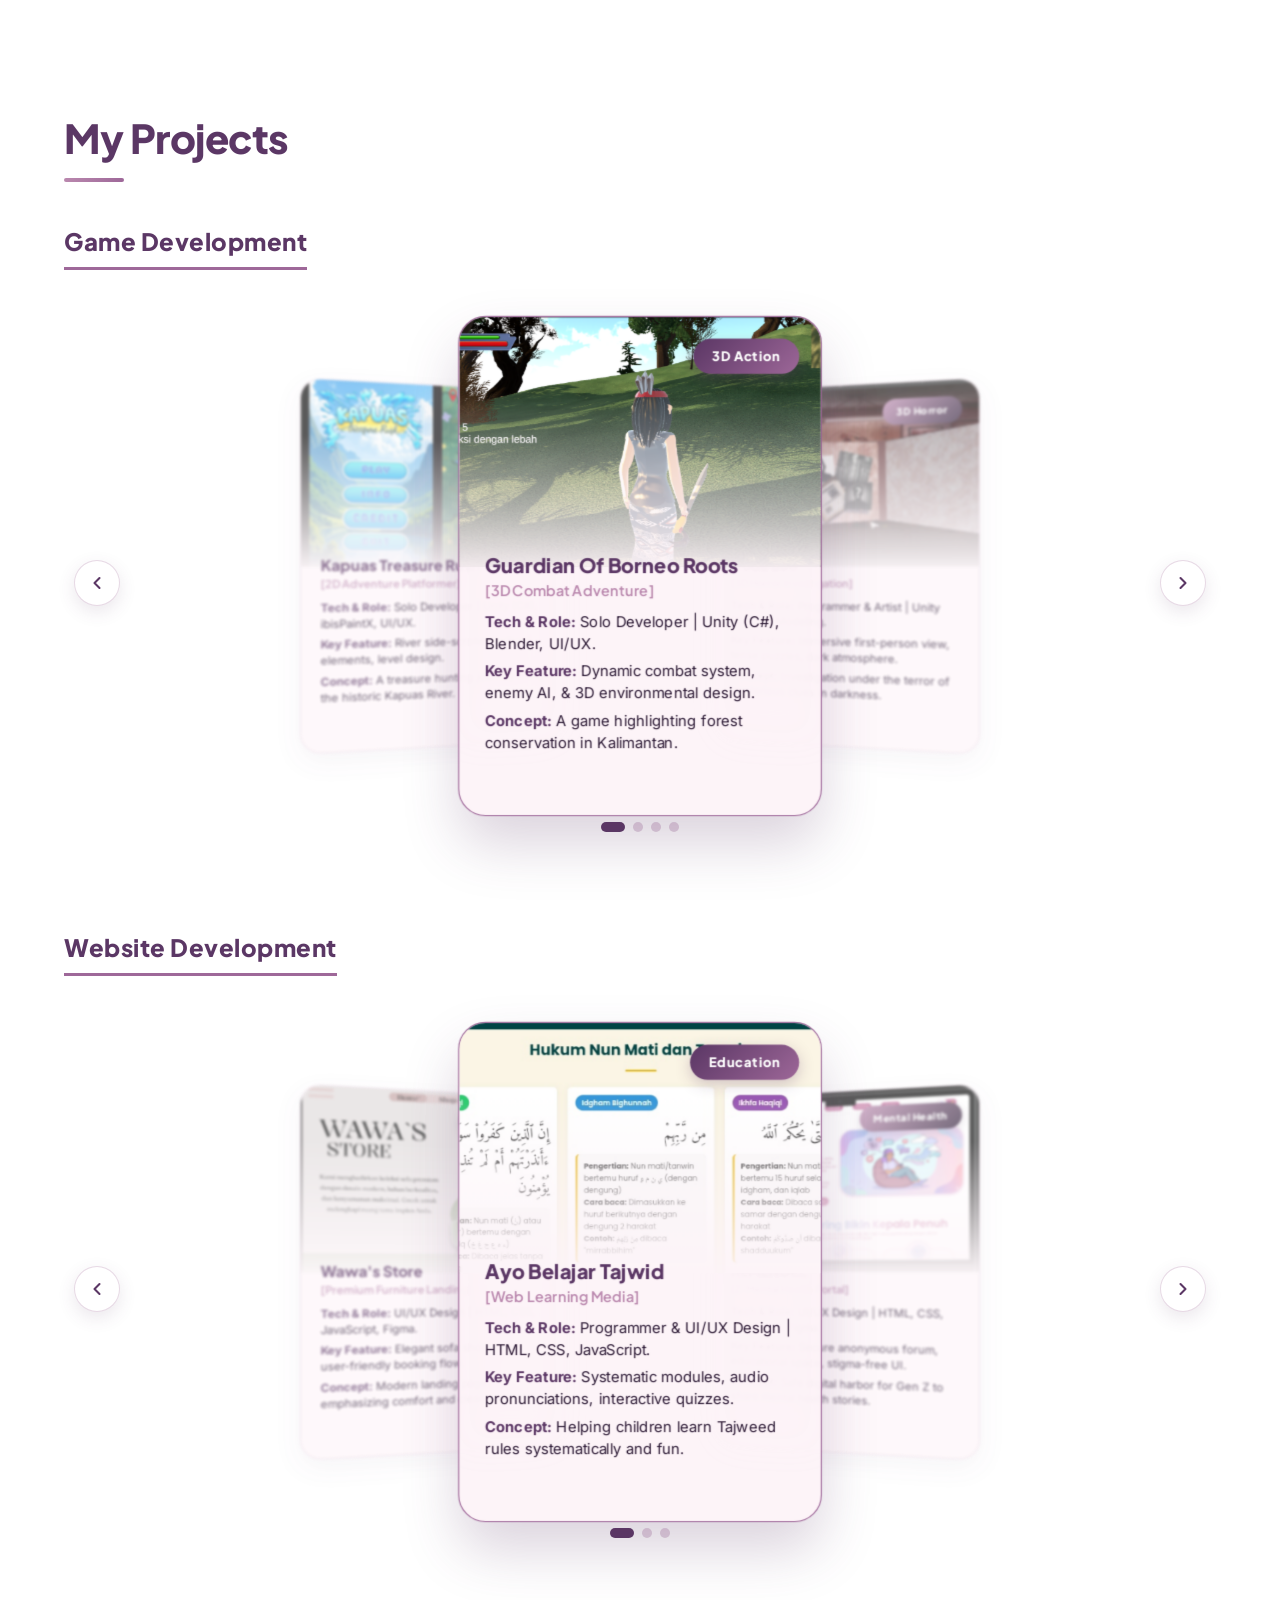
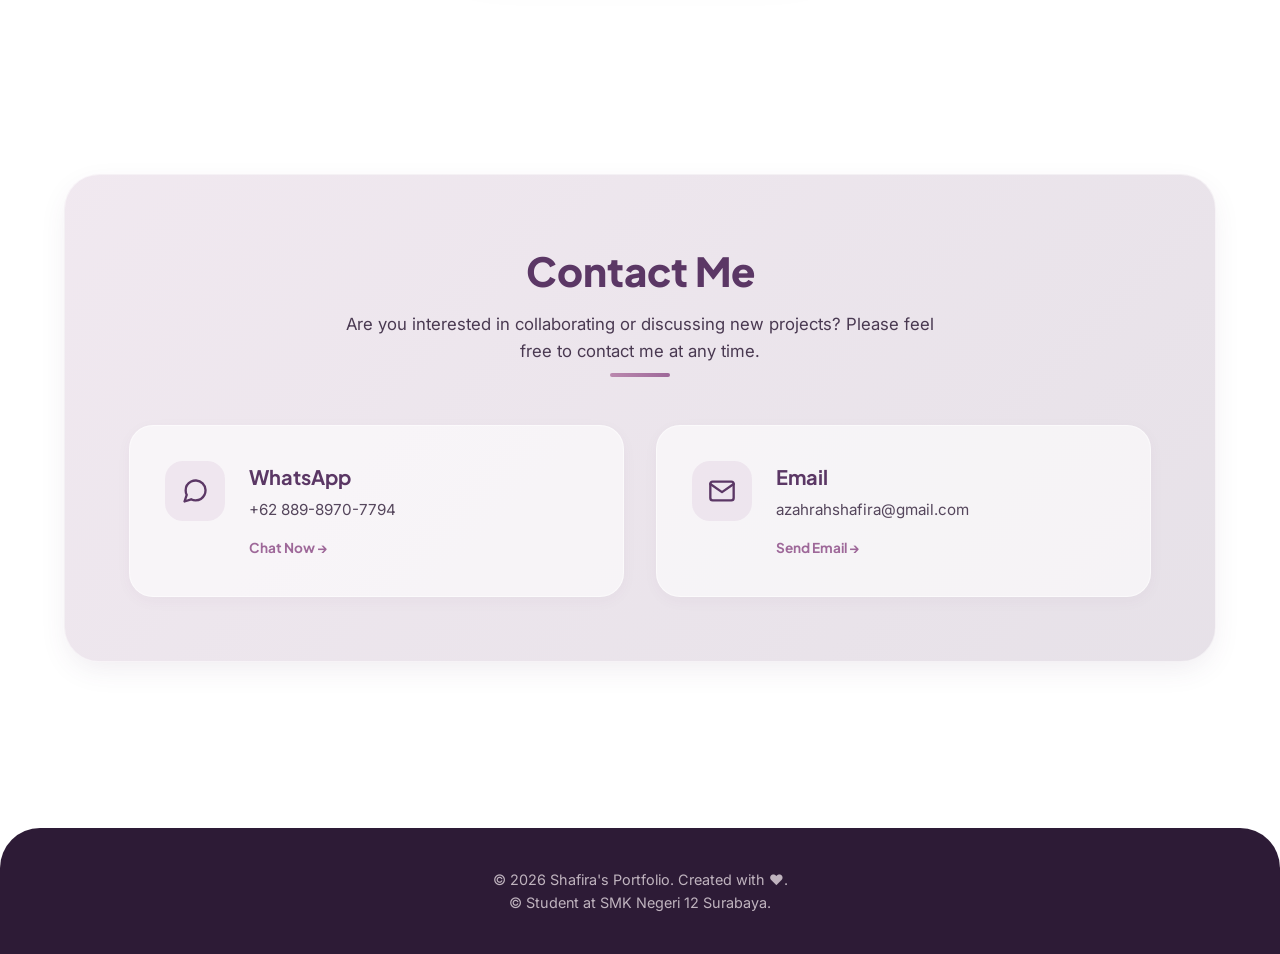
==== commit 04257354: "Fix dark mode bugs: add distinct vinyl groove rings and high-contrast toggle styles for both light/d" ====
--- a/index.html
+++ b/index.html
@@ -10,7 +10,7 @@
   <link rel="preconnect" href="https://fonts.gstatic.com" crossorigin>
   <link href="https://fonts.googleapis.com/css2?family=Inter:wght@300;400;500;600;700&family=Plus+Jakarta+Sans:wght@400;500;600;700;800&display=swap" rel="stylesheet">
   
-  <link rel="stylesheet" href="style.css?v=8" />
+  <link rel="stylesheet" href="style.css?v=9" />
 </head>
 <body>
 
--- a/style.css
+++ b/style.css
@@ -10,6 +10,10 @@
   --white:      #ffffff;
   
   --body-bg: linear-gradient(135deg, #FDF4F8 0%, #F5E5F0 50%, #EADBE6 100%);
+  --nav-bg: rgba(253, 244, 248, 0.9);
+  --nav-border: rgba(158, 104, 153, 0.25);
+  --footer-bg: #2D1B36;
+  --footer-text: #FDF4F8;
   --text-main: #2D1B36;
   --text-title: #5B3765;
   --card-bg-solid: rgba(253, 244, 248, 0.95);
@@ -36,6 +40,10 @@
   --white:      #1c1029;
   
   --body-bg: linear-gradient(135deg, #0e0717 0%, #170d24 50%, #1e1130 100%);
+  --nav-bg: rgba(20, 11, 32, 0.92);
+  --nav-border: rgba(232, 184, 237, 0.3);
+  --footer-bg: #0a0412;
+  --footer-text: #f0e2f5;
   --text-main: #f0e2f5;
   --text-title: #f7e8fb;
   --card-bg-solid: rgba(26, 15, 38, 0.95);
@@ -167,13 +175,13 @@
   width: 90%;
   max-width: 1100px;
   z-index: 1000;
-  background: rgba(253, 244, 248, 0.9);
+  background: var(--nav-bg);
   backdrop-filter: blur(15px);
   -webkit-backdrop-filter: blur(15px);
-  border: 1px solid var(--glass-border);
+  border: 1px solid var(--nav-border);
   border-radius: 999px;
   box-shadow: 0 10px 30px rgba(91, 55, 101, 0.06);
-  transition: all 0.3s cubic-bezier(0.165, 0.84, 0.44, 1);
+  transition: background 0.4s ease, border-color 0.4s ease, box-shadow 0.4s ease;
 }
 
 .nav-container {
@@ -917,14 +925,14 @@
 
 /* WhatsApp Specific Styling */
 .contact-item.card-wa:hover {
-  border-color: rgba(37, 211, 102, 0.5);
-  background: rgba(255, 255, 255, 0.9);
+  border-color: rgba(37, 211, 102, 0.6);
+  background: var(--card-bg-solid);
   transform: translateY(-5px);
-  box-shadow: 0 15px 30px rgba(37, 211, 102, 0.15);
+  box-shadow: 0 15px 30px rgba(37, 211, 102, 0.18);
 }
 
 .contact-item.card-wa:hover .contact-icon {
-  background: rgba(37, 211, 102, 0.12);
+  background: rgba(37, 211, 102, 0.15);
   color: #20BA5A;
 }
 
@@ -935,10 +943,10 @@
 
 /* Mail Specific Styling */
 .contact-item.card-mail:hover {
-  border-color: rgba(158, 104, 153, 0.5);
-  background: rgba(255, 255, 255, 0.9);
+  border-color: rgba(158, 104, 153, 0.6);
+  background: var(--card-bg-solid);
   transform: translateY(-5px);
-  box-shadow: 0 15px 30px rgba(158, 104, 153, 0.15);
+  box-shadow: 0 15px 30px rgba(158, 104, 153, 0.18);
 }
 
 .contact-item.card-mail:hover .contact-icon {
@@ -953,12 +961,13 @@
 
 /* ================== FOOTER ================== */
 footer {
-  background: var(--purple-deep);
-  color: var(--white);
+  background: var(--footer-bg);
+  color: var(--footer-text);
   padding: 2.5rem 0;
   text-align: center;
   border-top-left-radius: 40px;
   border-top-right-radius: 40px;
+  transition: background 0.4s ease, color 0.4s ease;
 }
 
 .footer-content p {
@@ -1538,8 +1547,8 @@
   outline: none;
   border-radius: 50%;
   position: relative;
-  width: 40px;
-  height: 40px;
+  width: 42px;
+  height: 42px;
   flex-shrink: 0;
   transition: transform 0.3s ease;
 }
@@ -1552,39 +1561,74 @@
   width: 38px;
   height: 38px;
   border-radius: 50%;
-  background: radial-gradient(circle, #281c33 0%, #120a1a 100%);
-  border: 1px solid rgba(255, 255, 255, 0.25);
-  box-shadow: 0 4px 12px rgba(0, 0, 0, 0.25), inset 0 0 4px rgba(255, 255, 255, 0.15);
   position: relative;
   display: flex;
   align-items: center;
   justify-content: center;
   overflow: hidden;
-  transition: box-shadow 0.4s ease;
-}
-
-.vinyl-mini-grooves {
-  position: absolute;
-  top: 3px;
-  left: 3px;
-  right: 3px;
-  bottom: 3px;
+  transition: background 0.4s ease, border-color 0.4s ease, box-shadow 0.4s ease;
+}
+
+/* Light Mode Vinyl Button Body & Grooves */
+[data-theme="light"] .vinyl-mini-record {
+  background: radial-gradient(circle, #f3e5f5 0%, #dabfdc 100%);
+  border: 2px solid var(--purple-dark);
+  box-shadow: 0 4px 12px rgba(91, 55, 101, 0.22);
+}
+
+[data-theme="light"] .vinyl-mini-grooves {
+  position: absolute;
+  top: 2px;
+  left: 2px;
+  right: 2px;
+  bottom: 2px;
   border-radius: 50%;
   background: repeating-radial-gradient(
     circle at center,
     transparent 0px,
-    transparent 2px,
-    rgba(255, 255, 255, 0.1) 2.5px,
-    transparent 3px
+    transparent 2.5px,
+    rgba(91, 55, 101, 0.35) 3.5px,
+    transparent 4.5px
   );
   pointer-events: none;
+}
+
+[data-theme="light"] .vinyl-mini-label {
+  background: linear-gradient(135deg, var(--purple-dark), var(--purple-mid));
+}
+
+/* Dark Mode Vinyl Button Body & Grooves */
+[data-theme="dark"] .vinyl-mini-record {
+  background: radial-gradient(circle, #2a1b38 0%, #11071a 100%);
+  border: 2px solid var(--purple-dark);
+  box-shadow: 0 4px 14px rgba(0, 0, 0, 0.5), 0 0 10px rgba(232, 184, 237, 0.35);
+}
+
+[data-theme="dark"] .vinyl-mini-grooves {
+  position: absolute;
+  top: 2px;
+  left: 2px;
+  right: 2px;
+  bottom: 2px;
+  border-radius: 50%;
+  background: repeating-radial-gradient(
+    circle at center,
+    transparent 0px,
+    transparent 2.5px,
+    rgba(232, 184, 237, 0.4) 3.5px,
+    transparent 4.5px
+  );
+  pointer-events: none;
+}
+
+[data-theme="dark"] .vinyl-mini-label {
+  background: linear-gradient(135deg, #a855f7, #7e22ce);
 }
 
 .vinyl-mini-label {
   width: 20px;
   height: 20px;
   border-radius: 50%;
-  background: linear-gradient(135deg, var(--mauve), var(--purple-mid));
   display: flex;
   align-items: center;
   justify-content: center;
@@ -1672,6 +1716,36 @@
   background: rgba(38, 22, 54, 0.85);
   border-color: rgba(158, 104, 153, 0.3);
   color: #f0e2f5;
+}
+
+[data-theme="dark"] .contact-item.card-wa:hover {
+  background: rgba(20, 48, 30, 0.95);
+  border-color: rgba(37, 211, 102, 0.7);
+  box-shadow: 0 15px 35px rgba(37, 211, 102, 0.25);
+}
+
+[data-theme="dark"] .contact-item.card-wa:hover .contact-icon {
+  background: rgba(37, 211, 102, 0.25);
+  color: #4ade80;
+}
+
+[data-theme="dark"] .contact-item.card-wa:hover .contact-btn {
+  color: #4ade80;
+}
+
+[data-theme="dark"] .contact-item.card-mail:hover {
+  background: rgba(45, 25, 62, 0.95);
+  border-color: rgba(232, 184, 237, 0.7);
+  box-shadow: 0 15px 35px rgba(184, 126, 179, 0.25);
+}
+
+[data-theme="dark"] .contact-item.card-mail:hover .contact-icon {
+  background: rgba(184, 126, 179, 0.25);
+  color: var(--purple-dark);
+}
+
+[data-theme="dark"] .contact-item.card-mail:hover .contact-btn {
+  color: var(--purple-dark);
 }
 
 [data-theme="dark"] .contact-item h4 {
